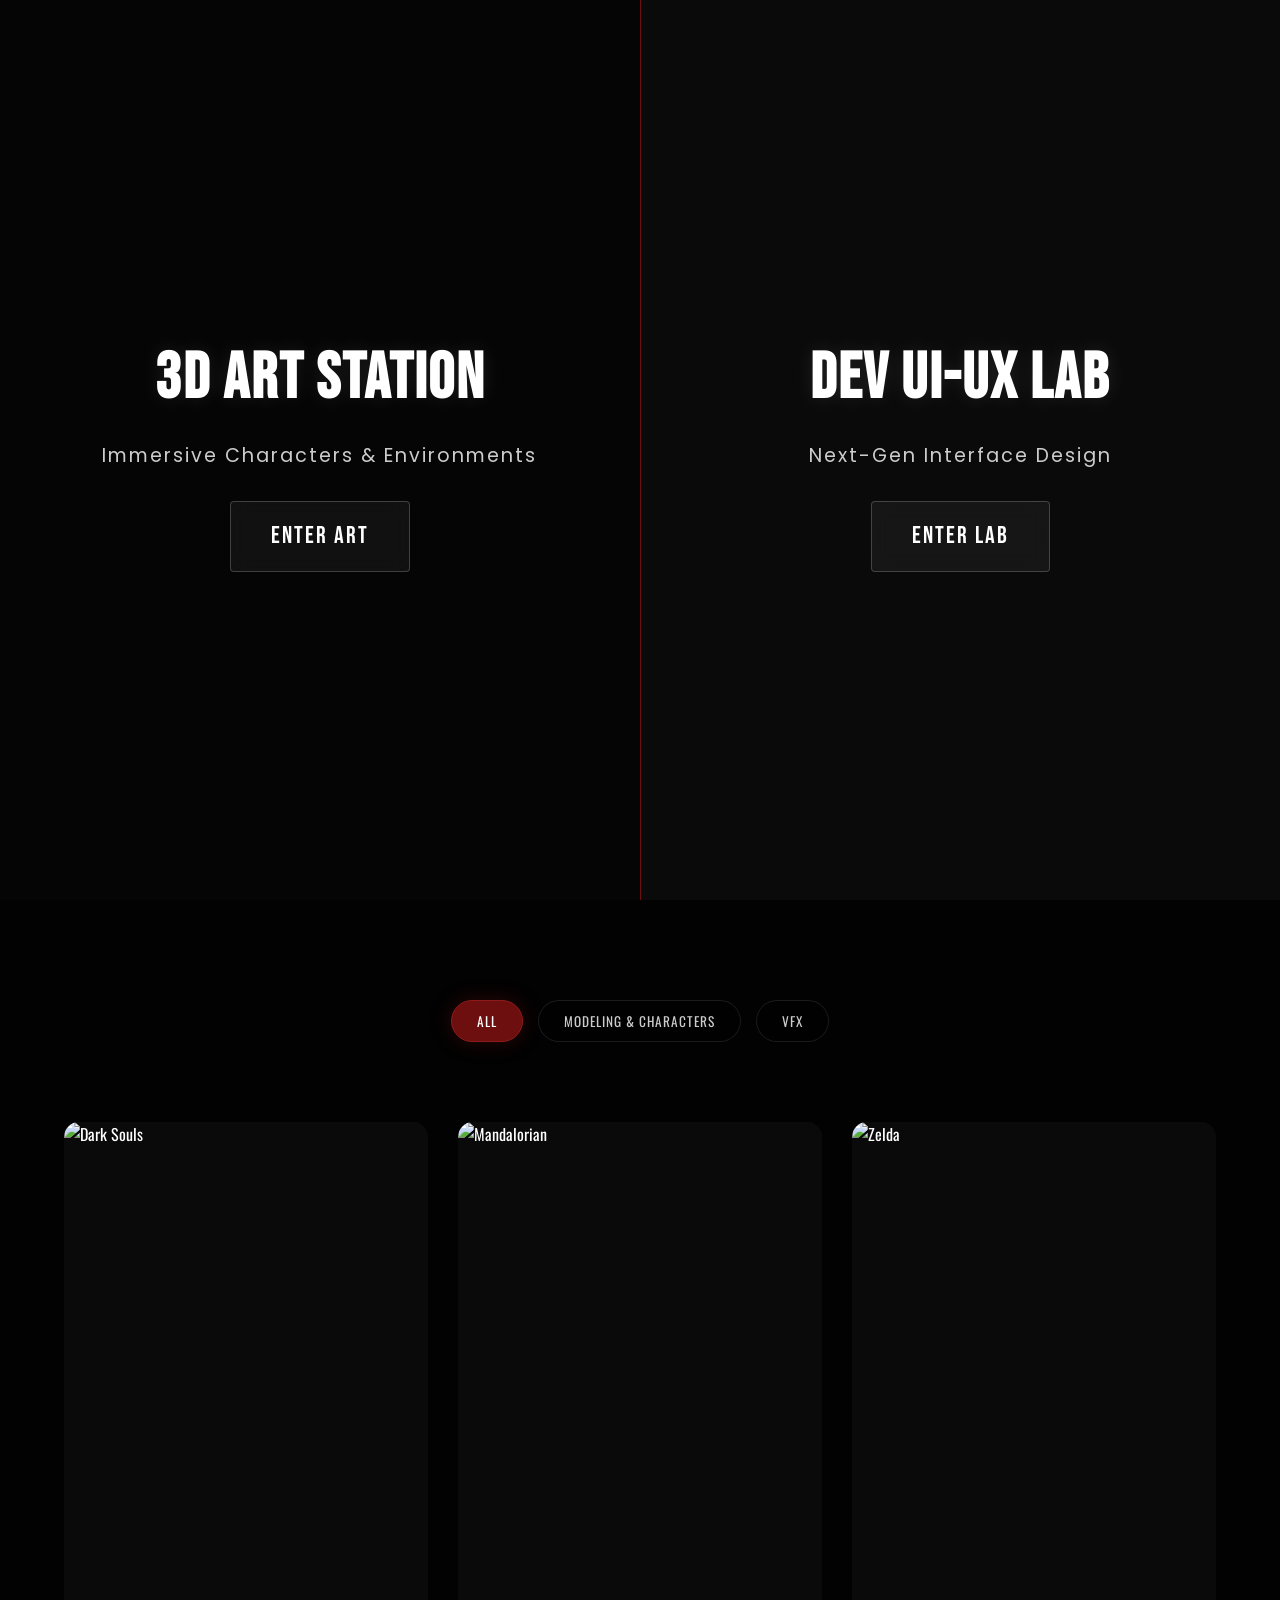
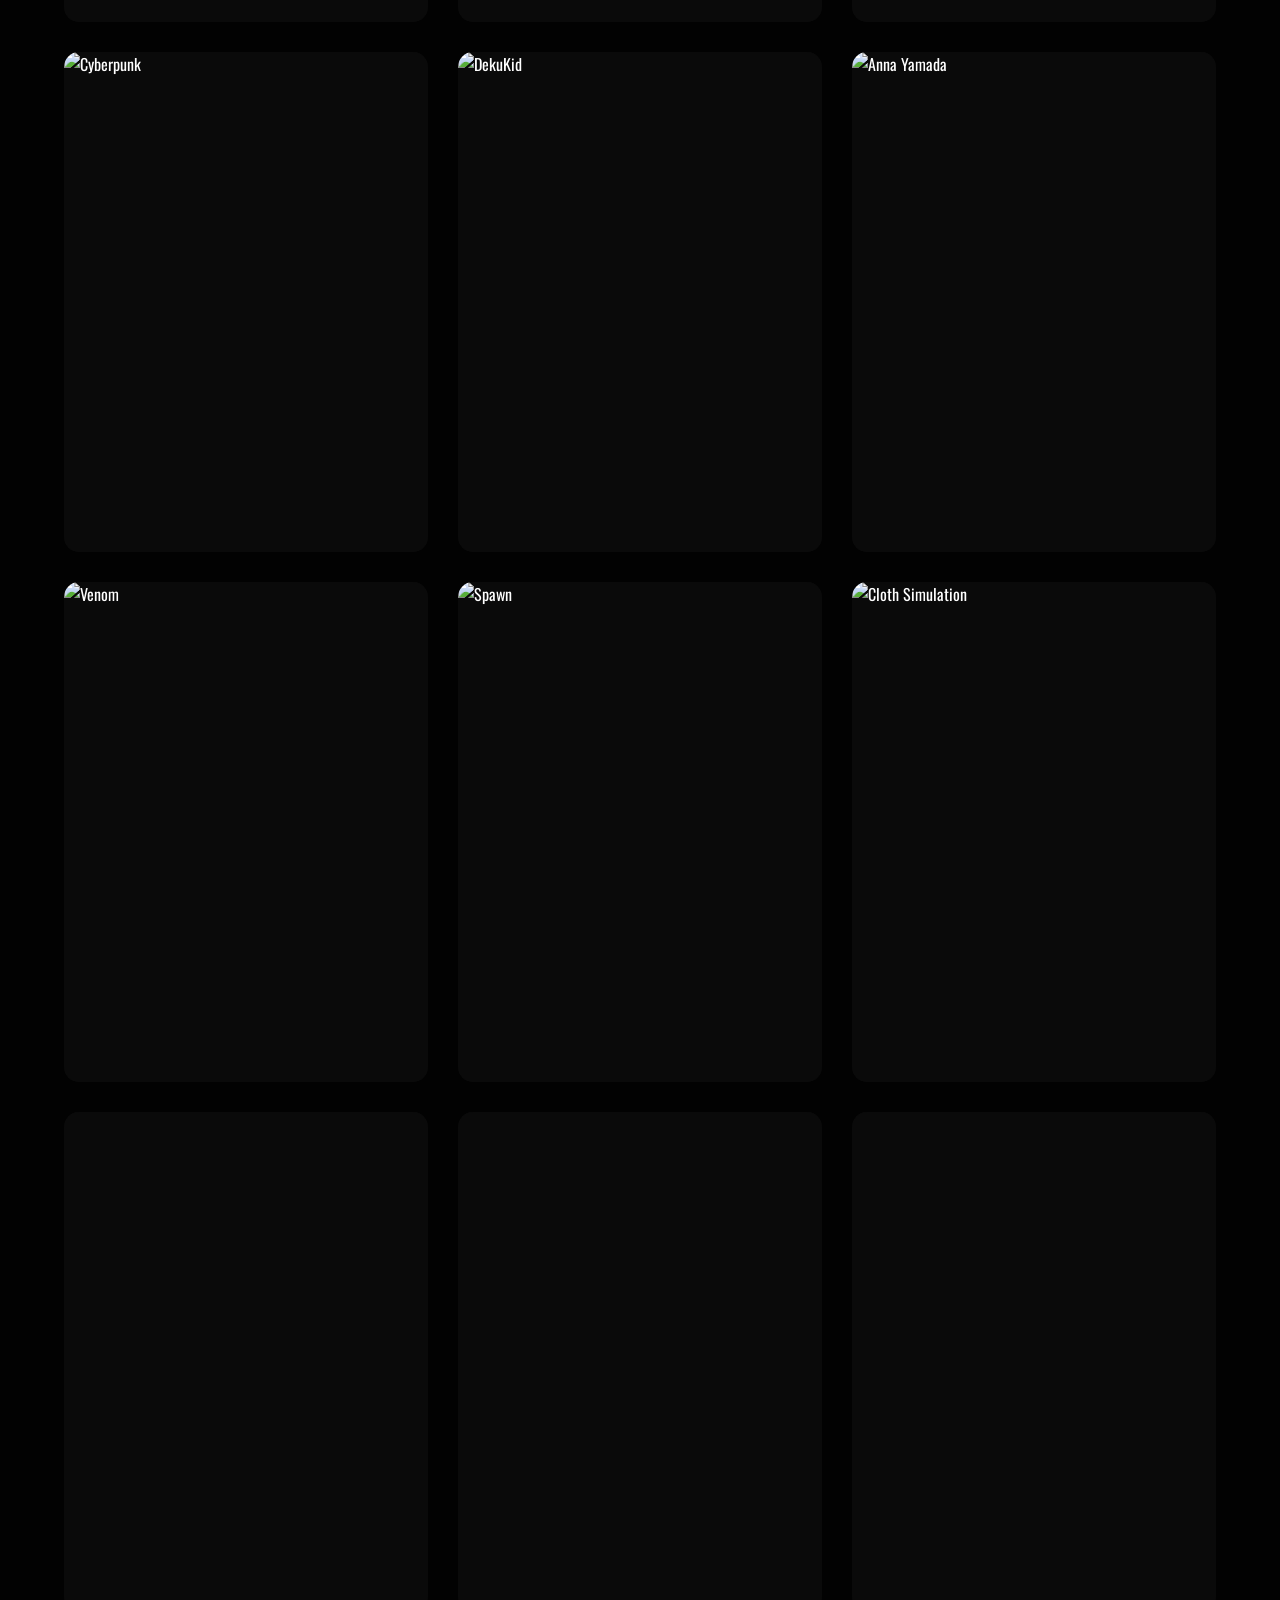
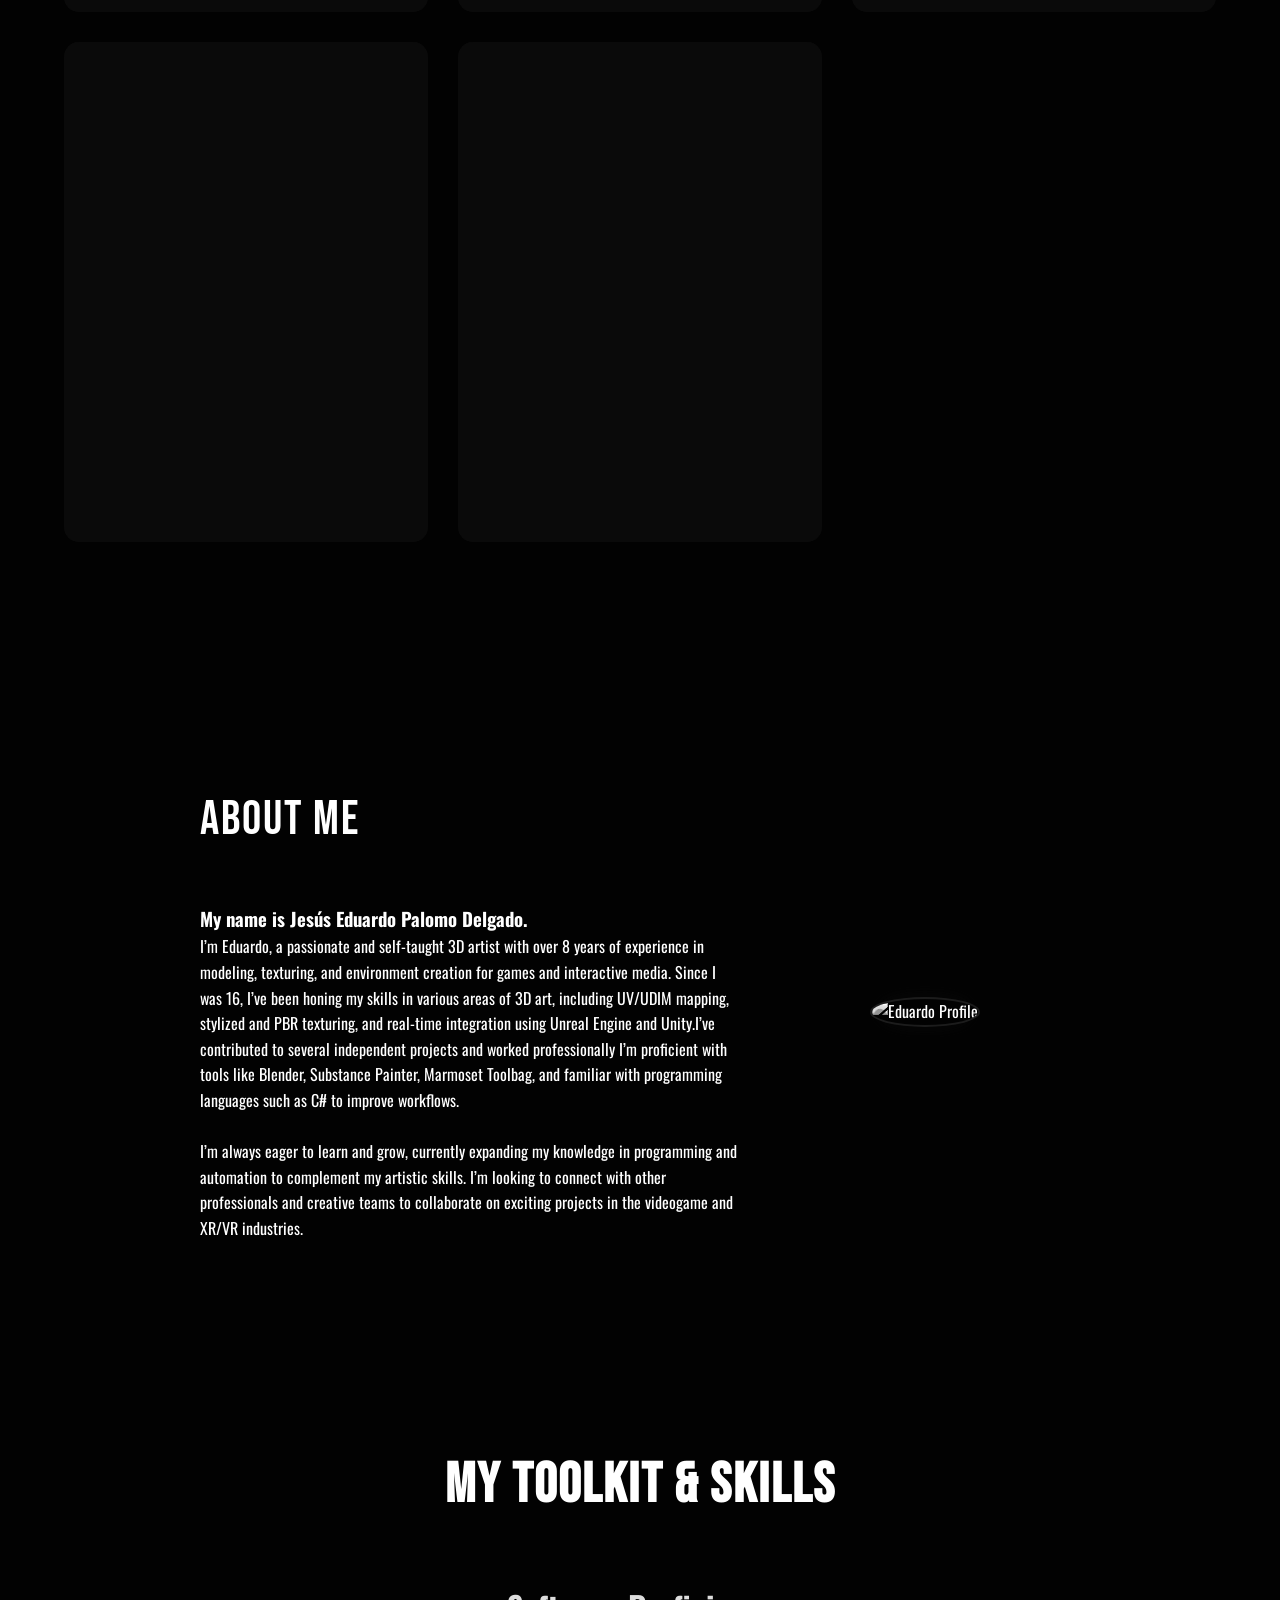
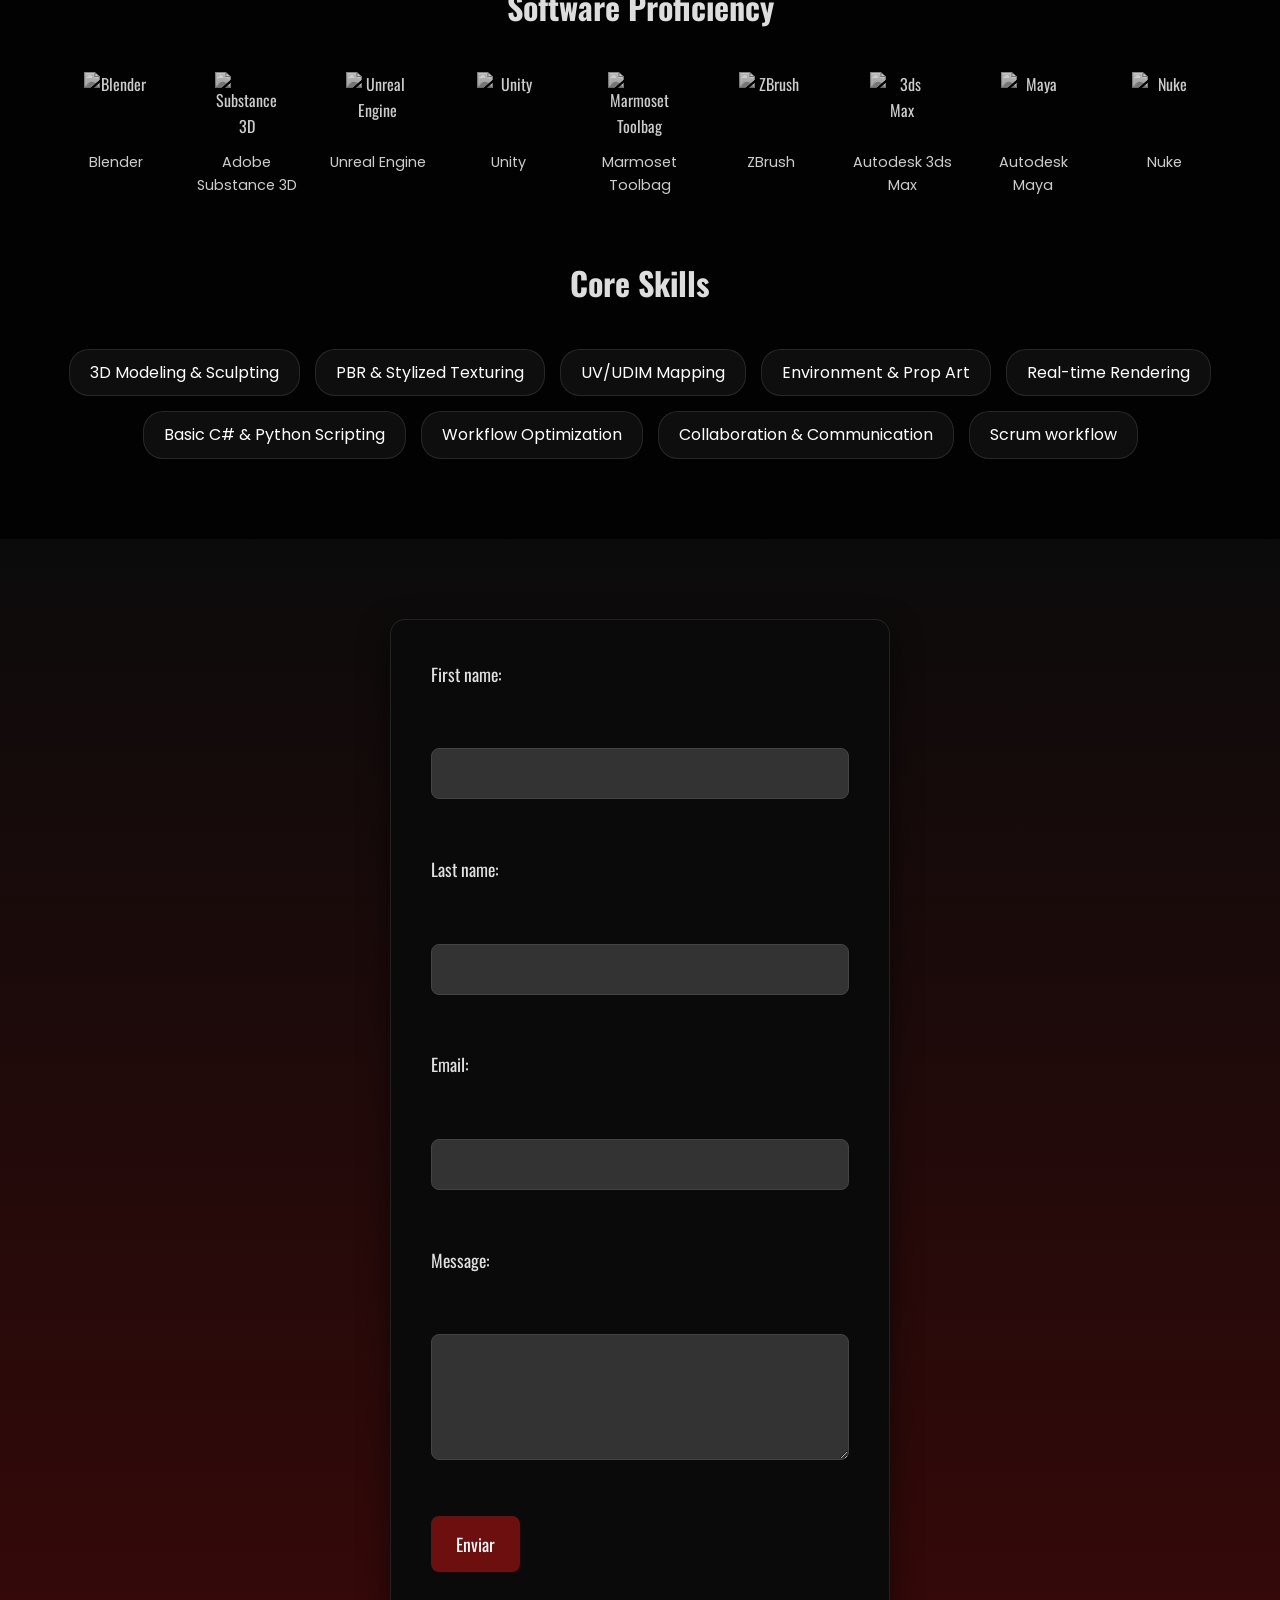
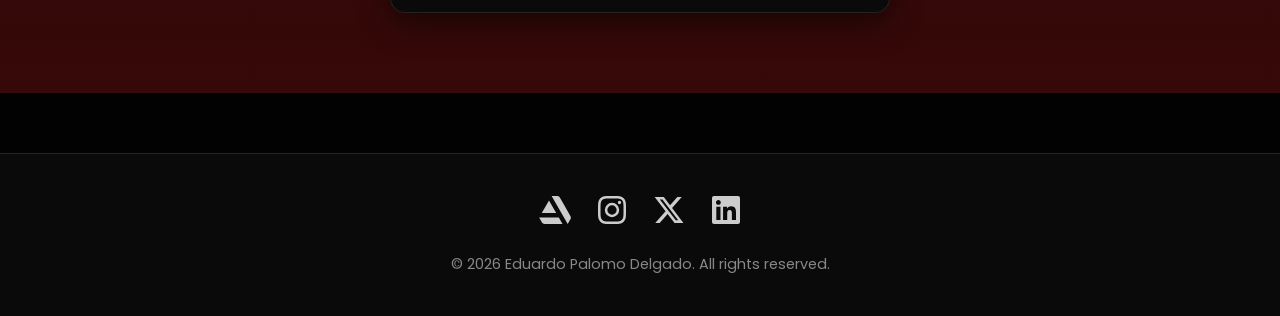
==== index.html @ abdda8ac "feat: add new vfx video projects to gallery" ====
<!DOCTYPE html>
<html lang="es">
<head>
    <meta charset="UTF-8">
    <meta name="viewport" content="width=device-width, initial-scale=1.0">
    <title>Eduardo | 3D Generalist Portfolio</title>
    <link rel="stylesheet" href="css/styles.css">
    <link rel="preconnect" href="https://fonts.googleapis.com">
    <link rel="preconnect" href="https://fonts.gstatic.com" crossorigin>
    <link href="https://fonts.googleapis.com/css2?family=Bebas+Neue&family=Oswald:wght@200..700&display=swap" rel="stylesheet">
</head>
<body>
    <div id="entry-portal" class="portal-overlay">
        <div class="portal-side art-side" data-mode="art">
            <div class="portal-content">
                <h2 class="portal-h2">3D ART STATION</h2>
                <p class="portal-p">Immersive Characters & Environments</p>
                <div class="portal-btn">ENTER ART</div>
            </div>
        </div>
        <div class="portal-side dev-side" data-mode="dev">
            <div class="portal-content">
                <h2 class="portal-h2">DEV UI-UX LAB</h2>
                <p class="portal-p">Next-Gen Interface Design</p>
                <div class="portal-btn">ENTER LAB</div>
            </div>
        </div>
    </div>
    
    <nav class="navbar">
        <ul>
            <li><a href="#home">Home</a></li>
            <li><a href="#about">About</a></li>
            <li><a href="#skills">Skills</a></li>
            <li><a href="#projects">Projects</a></li>
            <li><a href="#Contact">Contact</a></li>
            
            
        </ul>
    </nav>

    <section id="home" class="hero-section">
    <video autoplay muted loop playsinline id="hero-video" class="hero-video">
        <source src="Media/Videos/Sequence.mp4" type="video/mp4">
    </video>

    <div class="hero-content">
        <h1 class="hero-h1">HELLO <br> I'M EDUARDO</h1>
        <p class="hero-p">I'm a Technical Artist specialized in character development, environment creation, and interactive experiences...</p>
    </div>
</section>

    <section id="projects" class="projects-section">
        <!-- Galería de Proyectos Visuales -->

        <div class="filter-bar">
            <button class="filter-btn active" data-filter="all">All</button>
            <button class="filter-btn" data-filter="modeling">Modeling & Characters</button>
            <button class="filter-btn" data-filter="vfx">VFX</button>
        </div>
         
        <div class="projects-container">
            <div class="project-card" data-category="modeling">
                <div class="card-img-container">
                    <img src="Media/Images/DarkKnight.png" alt="Dark Souls">
                </div>
                <video class="hover-video" src="Media/Videos/DarkKnightTurntable_1.webm" muted loop playsinline preload="metadata"></video>
            </div>
            <div class="project-card" data-category="modeling">
                <div class="card-img-container">
                    <img src="Media/Images/Mandalorian.jpg" alt="Mandalorian">
                </div>
                <video class="hover-video" src="Media/Videos/MandalorianTurntable_1.webm" muted loop playsinline preload="metadata"></video>
            </div>
            <div class="project-card" data-category="modeling">
                <div class="card-img-container">
                    <img src="Media/Images/SkullKid.jpg" alt="Zelda">
                </div>
                <video class="hover-video" src="Media/Videos/MajoraMaskTurntable_1.webm" muted loop playsinline preload="metadata"></video>
            </div>
            <div class="project-card" data-category="modeling">
                <div class="card-img-container">
                    <img src="Media/Images/GirlNetRunner.jpg" alt="Cyberpunk">
                </div>
                <video class="hover-video" src="Media/Videos/CoryTurntable_1.webm" muted loop playsinline preload="metadata"></video>
            </div>
            <div class="project-card" data-category="modeling">
                <div class="card-img-container">
                    <img src="Media/Images/DekuKid.jpg" alt="DekuKid">
                </div>
                <video class="hover-video" src="Media/Videos/DekuKidTurntable_1.webm" muted loop playsinline></video>
            </div>
            <div class="project-card" data-category="modeling">
                <div class="card-img-container">
                    <img src="Media/Images/AnnaYamada.png" alt="Anna Yamada">
                </div>
                <video class="hover-video" src="Media/Videos/AnnaYamada_1.webm" muted loop playsinline preload="metadata"></video>
            </div>
            <div class="project-card" data-category="modeling">
                <div class="card-img-container">
                    <img src="Media/Images/Venom.png" alt="Venom">
                </div>
                <video class="hover-video" src="Media/Videos/Venom.webm" muted loop playsinline preload="metadata"></video>
            </div>
            <div class="project-card" data-category="modeling">
                <div class="card-img-container">
                    <img src="Media/Images/Spawn.png" alt="Spawn">
                </div>
                <video class="hover-video" src="Media/Videos/Spawn.mov" muted loop playsinline preload="metadata"></video>
            </div>
            <div class="project-card" data-category="modeling">
                <div class="card-img-container">
                    <img src="Media/Images/ClothSimulation.webp" alt="Cloth Simulation">
                </div>
                <video class="hover-video" src="Media/Videos/ClothSimulation.mov" muted loop playsinline preload="metadata"></video>
            </div>
            
            <!-- New VFX Projects -->
            <div class="project-card" data-category="vfx">
                <div class="card-img-container">
                    <video src="Media/Videos/Vfx1.mp4" muted loop playsinline autoplay style="width: 100%; height: 100%; object-fit: cover;"></video>
                </div>
                <video class="hover-video" src="Media/Videos/Vfx1.mp4" muted loop playsinline preload="metadata"></video>
            </div>
            <div class="project-card" data-category="vfx">
                <div class="card-img-container">
                    <video src="Media/Videos/Vfx2.mp4" muted loop playsinline autoplay style="width: 100%; height: 100%; object-fit: cover;"></video>
                </div>
                <video class="hover-video" src="Media/Videos/Vfx2.mp4" muted loop playsinline preload="metadata"></video>
            </div>
            <div class="project-card" data-category="vfx">
                <div class="card-img-container">
                    <video src="Media/Videos/vfx3.mp4" muted loop playsinline autoplay style="width: 100%; height: 100%; object-fit: cover;"></video>
                </div>
                <video class="hover-video" src="Media/Videos/vfx3.mp4" muted loop playsinline preload="metadata"></video>
            </div>
            <div class="project-card" data-category="vfx">
                <div class="card-img-container">
                    <video src="Media/Videos/vfx4.mp4" muted loop playsinline autoplay style="width: 100%; height: 100%; object-fit: cover;"></video>
                </div>
                <video class="hover-video" src="Media/Videos/vfx4.mp4" muted loop playsinline preload="metadata"></video>
            </div>
            <div class="project-card" data-category="vfx">
                <div class="card-img-container">
                    <video src="Media/Videos/vfx5.mp4" muted loop playsinline autoplay style="width: 100%; height: 100%; object-fit: cover;"></video>
                </div>
                <video class="hover-video" src="Media/Videos/vfx5.mp4" muted loop playsinline preload="metadata"></video>
            </div>
        </div>
    </section>

    <section id="dev-lab" class="dev-section">
        <h2 class="section-title">Dev Lab / UI-UX</h2>
        <div class="bento-grid">
            <div class="bento-item large">
                <video class="bento-video" src="Media/Videos/PortfolioDev_1.mp4" muted loop playsinline autoplay></video>
                <div class="featured-badge">Featured Project</div>
                <h3>Portafolio Dev</h3>
                <p>Personal Portfolio Website</p>
                <div class="bento-tags">
                    <span>React + Vite</span>
                    <span>UI/UX Design</span>
                    <span>GSAP</span>
                </div>
            </div>
            <div class="bento-item wide">
                <h3>Nexus Hub</h3>
                <p>Interactive Dashboard Concept</p>
                <div class="placeholder">React / GSAP</div>
            </div>
            <div class="bento-item">
                <h3>Tooling</h3>
                <p>Unity Workflow Automation</p>
                <div class="placeholder">C# Scripts</div>
            </div>
            <div class="bento-item">
                <h3>Mobile App</h3>
                <p>Eco-Tracker Prototype</p>
                <div class="placeholder">Figma Design</div>
            </div>
            <div class="bento-item wide">
                <h3>Technical Art</h3>
                <p>Shader Lab Experiments</p>
                <div class="placeholder">HLSL / ShaderGraph</div>
            </div>
        </div>
    </section>

    <section id="about" class="about-section">
        <div class="about-container">
            <div class="about-text">
                <h2 class="about-h2">About me</h2> 
                <br>
                <h3>My name is Jesús Eduardo Palomo Delgado.</h3>
                <p>I’m Eduardo, a passionate and self-taught 3D artist with over 8 years of experience in modeling, texturing, and environment creation for games and interactive media. Since I was 16, I’ve been honing my skills in various areas of 3D art, including UV/UDIM mapping, stylized and PBR texturing, and real-time integration using Unreal Engine and Unity.I’ve contributed to several independent projects and worked professionally I’m proficient with tools like Blender, Substance Painter, Marmoset Toolbag, and familiar with programming languages such as C# to improve workflows.</p>
                 <br>
                <p> I’m always eager to learn and grow, currently expanding my knowledge in programming and automation to complement my artistic skills. I’m looking to connect with other professionals and creative teams to collaborate on exciting projects in the videogame and XR/VR industries.</p>
            </div>
            <div class="about-image">
                <img src="Media/Images/FotografiaPerfil.jpg" alt="Eduardo Profile" class="profile-circle">
            </div>
        </div>
    </section>

    <section class="SkillsSection">
        <div class="skills-software-container">
            <h2 class="section-title">My Toolkit & Skills</h2>
            <div class="software-showcase">
                <h3 class="subsection-title">Software Proficiency</h3>
                <div class="software-grid">
                    <!-- NOTA: Reemplaza la ruta si es necesario. Ej: Media/Icons/blender.svg -->
                    <div class="software-item" title="Blender"><img src="Media/icons/Blender_logo_no_text.svg.png" alt="Blender"><span>Blender</span></div>
                    <div class="software-item" title="Substance 3D"><img src="Media/icons/adobe-substance-3d-painter-icon.webp" alt="Substance 3D"><span>Adobe Substance 3D</span></div>
                    <div class="software-item" title="Unreal Engine"><img src="Media/icons/unreal-engine-white-icon.webp" alt="Unreal Engine"><span>Unreal Engine</span></div>
                    <div class="software-item" title="Unity"><img src="Media/icons/why-unitys-new-install-fees-are-spurring-massive-backlash-am_x5cc.768.webp" alt="Unity"><span>Unity</span></div>
                    <div class="software-item" title="Marmoset Toolbag"><img src="Media/icons/tb4_light-744x652.webp" alt="Marmoset Toolbag"><span>Marmoset Toolbag</span></div>
                    <div class="software-item" title="ZBrush"><img src="Media/icons/ZBrush-Logo.jpg" alt="ZBrush"><span>ZBrush</span></div>
                    <div class="software-item" title="3ds Max"><img src="Media/icons/autodesk-3ds-max-logo.avif" alt="3ds Max"><span>Autodesk 3ds Max</span></div>
                    <div class="software-item" title="Maya"><img src="Media/icons/autodesk-maya-logo.avif" alt="Maya"><span>Autodesk Maya</span></div>
                    <div class="software-item" title="Nuke"><img src="Media/icons/icons8-nuke-144.png" alt="Nuke"><span>Nuke</span></div>



                </div>
            </div>
            <div id="skills" class="skills-showcase">
                <h3 class="subsection-title">Core Skills</h3>
                <ul class="skills-list">
                    <li>3D Modeling & Sculpting</li>
                    <li>PBR & Stylized Texturing</li>
                    <li>UV/UDIM Mapping</li>
                    <li>Environment & Prop Art</li>
                    <li>Real-time Rendering</li>
                    <li>Basic C# & Python Scripting</li>
                    <li>Workflow Optimization</li>
                    <li>Collaboration & Communication</li>
                    <li>Scrum workflow</li>
                </ul>
            </div>
        </div>
    </section>

    <Section id="Contact" class="ContactSection">
        <form class="ContactForm">
        <label class="ContactLabel" for="fname">First name:</label><br>
        <input class="ContactInput" type="text" id="fname" name="fname"><br>
        <label class="ContactLabel" for="lname">Last name:</label><br>
        <input class="ContactInput" type="text" id="lname" name="lname"><br>
        <label class="ContactLabel" for="Email">Email:</label><br>
        <input class="ContactInput" type="text" id="Email" name="Email"><br>
        <label class="ContactLabel" for="Message">Message:</label><br>
        <textarea class="ContactTextArea" id="Message" name="Message" rows="4" cols="50"></textarea><br>
        <button type="submit" class="ContactSubmitBtn">Enviar</button>
        </form>
    </Section>

    <a href="javascript:void(0)" id="go-to-dev-btn" class="floating-toggle-btn" title="Toggle Dev/Art Mode">
        <span class="icon-dev">
            <svg xmlns="http://www.w3.org/2000/svg" viewBox="0 0 576 512"><path d="M360.8 1.2c-17-4.9-34.7 5-39.6 22l-128 448c-4.9 17 5 34.7 22 39.6s34.7-5 39.6-22l128-448c4.9-17-5-34.7-22-39.6zm64.6 136.1c-12.5 12.5-12.5 32.8 0 45.3l73.4 73.4-73.4 73.4c-12.5 12.5-12.5 32.8 0 45.3s32.8 12.5 45.3 0l96-96c12.5-12.5 12.5-32.8 0-45.3l-96-96c-12.5-12.5-32.8-12.5-45.3 0zm-274.7 0c-12.5-12.5-32.8-12.5-45.3 0l-96 96c-12.5 12.5-12.5 32.8 0 45.3l96 96c12.5 12.5 32.8 12.5 45.3 0s12.5-32.8 0-45.3L77.3 256 150.6 182.6c12.5-12.5 12.5-32.8 0-45.3z"/></svg>
        </span>
        <span class="icon-brush">
            <svg xmlns="http://www.w3.org/2000/svg" viewBox="0 0 512 512"><path d="M512 256c0 .9 0 1.8 0 2.7c-.4 36.5-24.5 68.3-58.4 81.2C415 354.4 392 394 392 440c0 39.8-32.2 72-72 72c-5.8 0-11.5-.7-17-2c-2.3-.5-4.6-1.1-6.9-1.8c-10.7-3.1-22.3-1.6-32 3.9l-6.2 3.5c-20 11.4-44.1 16.4-67.4 11.6c-48.5-10-85.4-49.8-93.5-98.1c-1.2-7-1.9-14.1-1.9-21.2c0-12 1.4-23.7 4.1-35c.8-3.4 1.3-7 1.3-10.5c0-14.7-10-27.7-24.3-31.4C30 361.6 0 312.4 0 256C0 114.6 114.6 0 256 0S512 114.6 512 256zM136 216a40 40 0 1 0 0-80 40 40 0 1 0 0 80zm48 120a40 40 0 1 0 -80 0 40 40 0 1 0 80 0zM312 176a40 40 0 1 0 0-80 40 40 0 1 0 0 80zM376 296a40 40 0 1 0 -80 0 40 40 0 1 0 80 0z"/></svg>
        </span>
    </a>

    <script src="js/Script.js"></script>

    <footer class="footer">
        <div class="social-links">
            <a href="https://www.artstation.com/eduardo_palomo" target="_blank" rel="noopener noreferrer" title="ArtStation">
            <svg xmlns="http://www.w3.org/2000/svg" viewBox="0 0 512 512"><!--!Font Awesome Free v7.2.0 by @fontawesome - https://fontawesome.com License - https://fontawesome.com/license/free Copyright 2026 Fonticons, Inc.--><path d="M2.1 377.4l43 74.3c4.3 8.5 10.8 15.7 18.9 20.7s17.4 7.6 27 7.6l285.4 0-59.2-102.6-315.1 0zM501.9 350L335.7 59.3c-4.4-8.2-10.9-15.1-18.9-20S299.7 32 290.4 32l-88.4 0 257.3 447.6 40.7-70.5c1.9-3.2 21-29.7 2-59.1zM275.2 304.5l-115.5-200-115.5 200 231 0z"/></svg>            </a>
            <a href="https://www.instagram.com/t0rtill4p/" target="_blank" rel="noopener noreferrer" title="Instagram">
            <svg xmlns="http://www.w3.org/2000/svg" viewBox="0 0 448 512"><!--!Font Awesome Free v7.2.0 by @fontawesome - https://fontawesome.com License - https://fontawesome.com/license/free Copyright 2026 Fonticons, Inc.--><path d="M224.3 141a115 115 0 1 0 -.6 230 115 115 0 1 0 .6-230zm-.6 40.4a74.6 74.6 0 1 1 .6 149.2 74.6 74.6 0 1 1 -.6-149.2zm93.4-45.1a26.8 26.8 0 1 1 53.6 0 26.8 26.8 0 1 1 -53.6 0zm129.7 27.2c-1.7-35.9-9.9-67.7-36.2-93.9-26.2-26.2-58-34.4-93.9-36.2-37-2.1-147.9-2.1-184.9 0-35.8 1.7-67.6 9.9-93.9 36.1s-34.4 58-36.2 93.9c-2.1 37-2.1 147.9 0 184.9 1.7 35.9 9.9 67.7 36.2 93.9s58 34.4 93.9 36.2c37 2.1 147.9 2.1 184.9 0 35.9-1.7 67.7-9.9 93.9-36.2 26.2-26.2 34.4-58 36.2-93.9 2.1-37 2.1-147.8 0-184.8zM399 388c-7.8 19.6-22.9 34.7-42.6 42.6-29.5 11.7-99.5 9-132.1 9s-102.7 2.6-132.1-9c-19.6-7.8-34.7-22.9-42.6-42.6-11.7-29.5-9-99.5-9-132.1s-2.6-102.7 9-132.1c7.8-19.6 22.9-34.7 42.6-42.6 29.5-11.7 99.5-9 132.1-9s102.7-2.6 132.1 9c19.6 7.8 34.7 22.9 42.6 42.6 11.7 29.5 9 99.5 9 132.1s2.7 102.7-9 132.1z"/></svg>            </a>
            <a href="https://x.com/Tortilla_PL" target="_blank" rel="noopener noreferrer" title="X (Twitter)">
                <svg xmlns="http://www.w3.org/2000/svg" viewBox="0 0 512 512"><!--!Font Awesome Free 6.5.2 by @fontawesome - https://fontawesome.com License - https://fontawesome.com/license/free Copyright 2024 Fonticons, Inc.--><path d="M389.2 48h70.6L305.6 224.2 487 464H345L233.7 318.6 106.5 464H35.8L200.7 275.5 26.8 48H172.4L272.9 180.9 389.2 48zM364.4 421.8h39.1L151.1 88h-42L364.4 421.8z"/></svg>
            </a>
            <a href="https://www.linkedin.com/in/eduardo-palomo-59aa6a200" target="_blank" rel="noopener noreferrer" title="LinkedIn">
                <svg xmlns="http://www.w3.org/2000/svg" viewBox="0 0 448 512"><!--!Font Awesome Free 6.5.2 by @fontawesome - https://fontawesome.com License - https://fontawesome.com/license/free Copyright 2024 Fonticons, Inc.--><path d="M416 32H31.9C14.3 32 0 46.5 0 64.3v383.4C0 465.5 14.3 480 31.9 480H416c17.6 0 32-14.5 32-32.3V64.3c0-17.8-14.4-32.3-32-32.3zM135.4 416H69V202.2h66.5V416zm-33.2-243c-21.3 0-38.5-17.3-38.5-38.5S80.9 96 102.2 96c21.2 0 38.5 17.3 38.5 38.5 0 21.3-17.2 38.5-38.5 38.5zm282.1 243h-66.4V312c0-24.8-.5-56.7-34.5-56.7-34.6 0-39.9 27-39.9 54.9V416h-66.4V202.2h63.7v29.2h.9c8.9-16.8 30.6-34.5 62.9-34.5 67.2 0 79.7 44.3 79.7 101.9V416z"/></svg>
            </a>
        </div>
        <p>&copy; 2026 Eduardo Palomo Delgado. All rights reserved.</p>
    </footer>
    <header></header>
</body>
</html>
---- css/styles.css ----
@import url('https://fonts.googleapis.com/css2?family=Poppins:wght@300;400;600&display=swap');
@import url('https://fonts.googleapis.com/css2?family=Bebas+Neue&family=Oswald:wght@200..700&display=swap');

/*paleta de colores */
:root {
    --bg-color: #020202;
    --accent-red: #6d0f0f;
    --accent-red-bright: #8e1b1b;
    --accent-dev: #0f4a6d;
    --accent-dev-bright: #1b5e8e;
    --text-primary: #ffffff;
    --text-secondary: #cccccc;
    --glass-bg: rgba(2, 2, 2, 0.7);
    --glass-border: rgba(255, 255, 255, 0.1);
    --rim-light: radial-gradient(circle, rgba(109, 15, 15, 0.4) 0%, rgba(2, 2, 2, 0) 70%);
    --design-gradient-color: rgba(109, 15, 15, 0.5);
    --bg-ColorFloatingBtn: #6d0f0f;
    --bg-ColorNabvarhover: #8e1b1b;
    --bg-FormContact: #0a0a0a;
}

/* Dev Mode Theme Override */
body.dev-mode {
    --accent-red: var(--accent-dev);
    --accent-red-bright: var(--accent-dev-bright);
    --bg-ColorFloatingBtn: var(--accent-dev);
    --bg-ColorNabvarhover: var(--accent-dev-bright);
    --design-gradient-color: rgba(15, 74, 109, 0.5);
    --rim-light: radial-gradient(circle, rgba(15, 74, 109, 0.4) 0%, rgba(2, 2, 2, 0) 70%);
}

/*Animacion de deslizamiento */
html {
    scroll-behavior: smooth;
}

* {
    box-sizing: border-box;
    margin: 0;
    padding: 0;
}

body {
    background-color: var(--bg-color);
    color: var(--text-primary);
    font-family: 'Oswald', sans-serif;
    overflow-x: hidden;
    line-height: 1.6;
}

h1, h2, .hero-h1 {
    font-family: 'Bebas Neue', sans-serif;
    letter-spacing: 2px;
}

/* BarradeNavegacion */
.navbar {
    position: fixed;
    top: 20px;
    left: 50%;
    transform: translateX(-50%);
    background: var(--glass-bg);
    backdrop-filter: blur(20px);
    border: 1px solid var(--glass-border);
    border-radius: 50px;
    padding: 10px 40px;
    display: flex;
    align-items: center;    
    width: auto;
    max-width: 90%;
    transition: all 0.4s cubic-bezier(0.4, 0, 0.2, 1);
    z-index: 2000;  
}

.navbar.scrolled {
    padding: 8px 30px;
    top: 10px;
    background: rgba(2, 2, 2, 0.9);
}

.navbar ul {
    display: flex;
    list-style: none;
    gap: 40px;
    -webkit-user-drag: none;
    transition: gap 0.4s ease;
}

.navbar.scrolled ul {
    gap: 30px;
}

.navbar a {
    color: var(--text-secondary);
    text-decoration: none;
    font-size: 1rem;
    font-weight: 300;
    text-transform: uppercase;
    letter-spacing: 1px;
    transition: 0.3s;
    -webkit-user-drag: none;
    font-family: 'Oswald', sans-serif;
}

.navbar a:hover { color: var(--text-primary); }

/* Sección Hero */
.hero-section {
    position: relative;
    overflow: hidden;
    height: 100vh;
    background: linear-gradient(#00000080, var(--design-gradient-color)), url('../Media/Images/RenderPT.png');
    background-size: cover;
    background-position: center;
    display: flex;
    align-items: center;
    padding: 0 10%;
    -webkit-user-drag: none;
    
}
.hero-video {
    position: absolute;
    top: 50%;
    left: 50%;
    min-width: 100%; 
    min-height: 100%;
    width: auto;
    height: auto;
    transform: translate(-50%, -50%); /*Centrado */
    object-fit: cover;
    z-index: 0; /* Capa Trasera */
    opacity: 0; /*tInicia estando invisible */
    transition: opacity 2s ease; /* Transición suave */
}

.video-visible {
    opacity: 1; 
}

.hero-content {
    position: relative; /* Para que z-index funcione */
    z-index: 1;      /* para que este sobre el video */
}


.hero-h1 {
   font-family: "Bebas Neue", sans-serif;
    font-weight: 400;
    font-style: normal;
}




.hero-content h1 {
    font-size: 6rem;
    font-weight: bold;
    line-height: 1;
    -webkit-user-drag: none;
}

.hero-p {
    font-family: oswald, sans-serif;
    font-size: 1.5rem;
}

.hero-content span { color: white; }

/*Seccion Proyectos */
.projects-section {
    padding: 100px 5%;
    background: var(--bg-color);
    overflow-x: hidden;

/*Para evitar la selección de texto y arrastrar imágenes */
    user-select: none;
    -webkit-user-drag: none;
}

/* Filter Bar Styles */
.filter-bar {
    display: flex;
    justify-content: center;
    gap: 15px;
    margin-bottom: 40px;
    flex-wrap: wrap;
}

.filter-btn {
    padding: 10px 25px;
    background: var(--glass-bg);
    backdrop-filter: blur(10px);
    border: 1px solid var(--glass-border);
    color: var(--text-secondary);
    border-radius: 50px;
    cursor: pointer;
    font-family: 'Oswald', sans-serif;
    text-transform: uppercase;
    letter-spacing: 1px;
    transition: all 0.3s ease;
}

.filter-btn:hover {
    background: rgba(255, 255, 255, 0.1);
    color: var(--text-primary);
    transform: translateY(-2px);
}

.filter-btn.active {
    background: var(--accent-red);
    color: white;
    border-color: var(--accent-red-bright);
    box-shadow: 0 0 20px rgba(109, 15, 15, 0.4);
}

.projects-container {
    display: grid;
    grid-template-columns: repeat(auto-fill, minmax(350px, 1fr));
    gap: 30px;
    overflow-x: visible;
    padding: 40px 0;
    white-space: normal;
    -webkit-user-drag: none;
}

.projects-container::-webkit-scrollbar {
    display: none; /* Ocultamos la barra de scroll en Chrome/Safari */
}

.project-card {
    position: relative;
    width: 100%;
    height: 500px;
    background: #0a0a0a;
    border-radius: 15px;
    overflow: visible;
    transition: transform 0.5s ease, box-shadow 0.5s ease, opacity 0.5s ease;
    z-index: 1;
}

.project-card.hidden {
    display: none;
    opacity: 0;
    transform: scale(0.8);
}

.project-card:hover {
    z-index: 50;
    transform: scale(1.03);
    box-shadow: 0 15px 40px rgba(0, 0, 0, 0.6), 0 0 30px rgba(109, 15, 15, 0.3);
}

.card-img-container {
    width: 100%;
    height: 100%;
    border-radius: 15px;
    overflow: hidden;
    position: relative;
    background: #0a0a0a;
}

.project-card::before {
    content: '';
    position: absolute;
    top: 0;
    left: 0;
    width: 100%;
    height: 100%;
    background: var(--rim-light);
    opacity: 0;
    transition: opacity 0.5s ease;
    z-index: 5;
    pointer-events: none;
}

.project-card:hover::before {
    opacity: 1;
}

.project-card .hover-video {
    position: absolute;
    top: 50%;
    left: 50%;
    transform: translate(-50%, -50%);
    height: 120%; /* ajustado para que el personaje resalte */
    width: auto;
    pointer-events: none;
    opacity: 0;
    transition: opacity 0.5s ease;
    z-index: 10;
}

.project-card:hover .hover-video {
    opacity: 1;
}

.project-card img {
    width: 100%;
    height: 100%;
    object-fit: cover;
    display: block;
    -webkit-user-drag: none;
    transition: opacity 0.5s ease, transform 0.8s ease;
}

.project-card:hover img {
    opacity: 0.3;
    transform: scale(1.1);
}

/* Dev Lab / Bento Grid Styles */
.dev-section {
    display: none; /* Hidden by default */
    padding: 100px 5%;
    background: var(--bg-color);
}

.bento-grid {
    display: grid;
    grid-template-columns: repeat(4, 1fr);
    grid-auto-rows: 250px;
    gap: 20px;
    max-width: 1200px;
    margin: 0 auto;
}

.bento-item {
    background: var(--glass-bg);
    backdrop-filter: blur(10px);
    border: 1px solid var(--glass-border);
    border-radius: 20px;
    padding: 30px;
    display: flex;
    flex-direction: column;
    justify-content: flex-end;
    transition: transform 0.3s ease, box-shadow 0.3s ease, border-color 0.3s ease;
    position: relative;
    overflow: hidden;
}

.bento-item:hover {
    transform: translateY(-5px);
    border-color: var(--accent-red);
    box-shadow: 0 10px 30px rgba(0, 0, 0, 0.5), 0 0 20px var(--accent-red);
}

.bento-item.large {
    grid-column: span 2;
    grid-row: span 2;
}

.bento-item.wide {
    grid-column: span 2;
}

.bento-item h3 {
    font-family: 'Bebas Neue', sans-serif;
    font-size: 2.2rem;
    margin-bottom: 5px;
    z-index: 2;
    color: var(--text-primary);
}

.bento-item p {
    font-size: 1rem;
    color: var(--text-secondary);
    z-index: 2;
}

.bento-video {
    position: absolute;
    top: 0;
    left: 0;
    width: 100%;
    height: 100%;
    object-fit: cover;
    z-index: 1;
    opacity: 0.5;
    transition: opacity 0.5s ease, transform 0.5s ease;
}

.bento-item:hover .bento-video {
    opacity: 1;
    transform: scale(1.05);
}

.bento-tags {
    display: flex;
    gap: 8px;
    margin-top: 10px;
    z-index: 2;
}

.bento-tags span {
    font-size: 0.7rem;
    background: rgba(15, 74, 109, 0.4);
    border: 1px solid var(--accent-dev);
    padding: 2px 8px;
    border-radius: 4px;
    color: var(--text-primary);
    text-transform: uppercase;
    letter-spacing: 1px;
}

.featured-badge {
    position: absolute;
    top: 20px;
    right: 20px;
    background: var(--accent-dev);
    color: white;
    font-size: 0.7rem;
    padding: 4px 12px;
    border-radius: 20px;
    text-transform: uppercase;
    letter-spacing: 1px;
    font-weight: bold;
    z-index: 3;
    box-shadow: 0 0 15px rgba(15, 74, 109, 0.5);
}

.bento-item .placeholder {
    position: absolute;
    top: 20px;
    right: 20px;
    font-size: 0.75rem;
    text-transform: uppercase;
    letter-spacing: 1.5px;
    opacity: 0.4;
    font-weight: 600;
}

/* Responsive Bento */
@media (max-width: 1024px) {
    .bento-grid {
        grid-template-columns: repeat(2, 1fr);
        grid-auto-rows: 220px;
    }
}

@media (max-width: 600px) {
    .bento-grid {
        grid-template-columns: 1fr;
        grid-auto-rows: 200px;
    }
    .bento-item.large, .bento-item.wide {
        grid-column: span 1;
        grid-row: span 1;
    }
}

/*seccion About */
.about-section {
    padding: 100px 10%;
    display: flex;
    justify-content: center;
    
}

.about-container {
    display: flex;
    align-items: center;
    gap: 50px;
    max-width: 1000px;
    padding-left: 60px;
}


.about-h2 {
    font-family: "Bebas Neue", sans-serif;
    font-weight: 400;
    font-style: normal;
    font-size: 3rem;
    margin-bottom: 20px;
}
.about-text { 
    
    flex: 2; 

    margin-right: 20px;
}

.about-image { 
    
    
    flex: 1; 
    margin-left: 60px;
    margin-right: 0px;
}

.profile-circle {
    width: 400px;
    height: 400px;
    border-radius: 50%;
    object-fit: cover;
    border: 2px solid var(--glass-border);
    box-shadow: 0 0 30px rgba(109, 15, 15, 0.2);
    filter: grayscale(100%) contrast(1.1);
    transition: all 0.5s ease;
}

.profile-circle:hover {
    filter: grayscale(20%) contrast(1.1);
    box-shadow: 0 0 50px rgba(109, 15, 15, 0.4);
}

/*Boton flotante */
.floating-toggle-btn {
    position: fixed;
    left: 50px;
    bottom: 30px;
    left: 50%;
    transform: translateX(-50%);
    width: 60px;
    height: 60px;
    background: var(--bg-ColorFloatingBtn); /* Usando una versión sólida de tu color de acento */
    color: white;
    border-radius: 50%;
    border: 2px solid rgba(255, 255, 255, 0.3);
    display: flex;
    align-items: center;
    justify-content: center;
    cursor: pointer;
    box-shadow: 0 4px 20px rgba(0, 0, 0, 0.4);
    z-index: 1001; /* Por encima de la navbar y otro contenido */
    transition: transform 0.3s ease, background-color 0.3s ease;
    backdrop-filter: blur(10px);
}

.floating-toggle-btn:hover {
    transform: translateX(-50%) scale(1.1);
    background-color: var(--bg-ColorNabvarhover);
}

.floating-toggle-btn svg {
    width: 28px;
    height: 28px;
    fill: white;
}

/* --- Lógica de Visibilidad de Portafolio e Iconos --- */

/* Por defecto, muestra el portafolio de Arte y el icono de Dev */
.dev-section { display: none; }
.floating-toggle-btn .icon-brush { display: none; }
.floating-toggle-btn .icon-dev { display: block; }

/* Cuando el body tiene la clase .dev-mode */
body.dev-mode .projects-section {
    display: none;
}
body.dev-mode .dev-section {
    display: block;
}
body.dev-mode .floating-toggle-btn .icon-dev {
    display: none;
}
body.dev-mode .floating-toggle-btn .icon-brush {
    display: block;
}

/* --- Skills & Software Section --- */
.section-title {
    font-family: "Bebas Neue", sans-serif;
    font-size: 3.5rem;
    text-align: center;
    margin-bottom: 50px;
    color: #fff;
    letter-spacing: 2px;
    margin-top: 80px; /* Espacio para separar de la galería de arriba */
}

.skills-software-container {
    max-width: 1200px;
    margin: 0 auto;
    padding: 20px;
}

.software-showcase, .skills-showcase {
    margin-bottom: 60px;
    text-align: center;
}

.subsection-title {
    font-family: 'Oswald', sans-serif;
    font-size: 2rem;
    margin-bottom: 40px;
    color: #ddd;
}

/* Software Grid */
.software-grid {
    display: grid;
    grid-template-columns: repeat(auto-fit, minmax(100px, 1fr));
    gap: 40px 20px; /* Espacio vertical y horizontal */
    justify-items: center;
}

.software-item {
    display: flex;
    flex-direction: column;
    align-items: center;
    gap: 15px;
    transition: transform 0.3s ease;
    cursor: pointer;
}

.software-item:hover {
    transform: scale(1.1);
}

.software-item img {
    width: 64px;
    height: 64px;
    object-fit: contain;
    filter: grayscale(100%) brightness(0.8);
    transition: all 0.4s ease;
}

.software-item:hover img {
    filter: grayscale(0%) brightness(1);
    transform: translateY(-5px);
}

.software-item span {
    font-family: 'Poppins', sans-serif;
    font-size: 0.9rem;
    color: #ccc;
}

/* Skills List */
.skills-list {
    list-style: none;
    padding: 0;
    display: flex;
    flex-wrap: wrap;
    justify-content: center;
    gap: 15px;
    -webkit-user-drag: none;
     
}

.skills-list li {
    background: rgba(255, 255, 255, 0.05);
    border: 1px solid rgba(255, 255, 255, 0.1);
    padding: 10px 20px;
    border-radius: 20px;
    font-family: 'Poppins', sans-serif;
    font-size: 1rem;
    transition: background-color 0.3s ease, transform 0.2s ease;
    cursor: default;
    -webkit-user-drag: none;
     
}

.skills-list li:hover {
    background-color: #ffffff;
    color: #121212;
    transform: translateY(-3px);
    box-shadow: 0 4px 15px rgba(255, 255, 255, 0.1);
}

.SkillsSection{

        

}

.ContactSection {
    padding: 80px 10%;
    background: linear-gradient(to bottom, #14141480, var(--design-gradient-color));
    display: flex;
    justify-content: center;
    align-items: center;
    min-height: 70vh; /* Asegura que la sección tenga una altura mínima */
}

.ContactForm{
    display: flex;
    flex-direction: column;
    gap: 15px; /* Espacio entre elementos del formulario */
    max-width: 500px;
    width: 100%; /* Asegura que ocupe el ancho disponible hasta max-width */
    margin: 0 auto;
    background-color: var(--bg-FormContact);
    font-family: oswald, sans-serif;
    color: #ffffff; /* Texto blanco para contraste con el fondo oscuro */
    border-radius: 15px;
    padding: 40px; /* Relleno interno del formulario */
    box-shadow: 0 10px 30px rgba(0, 0, 0, 0.5); /* Sombra para darle profundidad */
    border: 1px solid rgba(255, 255, 255, 0.1); /* Borde sutil */
    align-items: flex-start;
}

.ContactLabel{
    display: block; /* Asegura que cada label esté en su propia línea */
    text-align: left;
    font-size: 1.1rem;
    font-family: oswald, sans-serif;
    margin-bottom: 5px; /* Espacio debajo del label */
    color: #e0e0e0; /* Color de texto más claro para labels */
}

.ContactInput,
.ContactTextArea {
    width: 100%;
    padding: 12px 15px;
    border-radius: 8px;
    border: 1px solid #444; /* Borde oscuro */
    background-color: #333; /* Fondo oscuro para los campos */
    color: #ffffff;
    font-family: 'Poppins', sans-serif;
    font-size: 1rem;
    transition: border-color 0.3s ease, box-shadow 0.3s ease;
    
}

.ContactInput:focus,
.ContactTextArea:focus {
    outline: none;
    border-color: var(--bg-ColorNabvarhover); /* Resalta el borde al enfocar */
    box-shadow: 0 0 0 3px rgba(142, 27, 27, 0.3); /* Sombra de enfoque */
}

.ContactTextArea{
    min-height: 120px; /* Altura mínima para el área de texto */
    resize: vertical;
}

.ContactSubmitBtn {
    background-color: var(--bg-ColorFloatingBtn);
    color: white;
    padding: 15px 25px;
    border: none;
    border-radius: 8px;
    cursor: pointer;
    font-size: 1.1rem;
    font-family: 'Oswald', sans-serif;
    transition: background-color 0.3s ease, transform 0.2s ease;
}

.ContactSubmitBtn:hover {
    background-color: var(--bg-ColorNabvarhover);
    transform: translateY(-2px);
}

/* --- Footer --- */
.footer {
    padding: 40px 10%;
    background-color: #0a0a0a; /* Un poco más claro que el fondo del body */
    text-align: center;
    border-top: 1px solid rgba(255, 255, 255, 0.1);
    margin-top: 60px; /* Espacio sobre el footer */
}

.social-links {
    display: flex;
    justify-content: center;
    gap: 25px; /* Espacio entre iconos */
    margin-bottom: 20px;
}

.social-links a {
    color: #cccccc;
    transition: color 0.3s ease, transform 0.3s ease;
    display: inline-block; /* Para que la transformación funcione */
}

.social-links a:hover {
    color: #ffffff;
    transform: translateY(-5px); /* Efecto de elevación al pasar el mouse */
}

.social-links svg {
    width: 32px; /* Tamaño base de los iconos */
    height: 32px;
    fill: currentColor; /* El SVG hereda el color del enlace (<a>) */
}

.footer p {
    color: #888888;
    font-size: 0.9rem;
    font-family: 'Poppins', sans-serif;
}

/* --- Responsive Design (Móviles) --- */
@media (max-width: 768px) {
    /* Navbar */
    .navbar {
        width: 95%;
        padding: 10px 20px;
        top: 10px;
    }
    .navbar ul {
        gap: 15px;
        justify-content: center;
        width: 100%;
    }
    .navbar a {
        font-size: 0.8rem;
        letter-spacing: 0.5px;
    }

    /* Hero Section */
    .hero-content h1 {
        font-size: 3.5rem;
    }
    .hero-p {
        font-size: 1.2rem;
    }
    .hero-section {
        padding: 0 5%;
    }

    /* About Section */
    .about-section {
        padding: 60px 5%;
    }
    .about-container {
        flex-direction: column;
        padding-left: 0;
        text-align: center;
        gap: 30px;
    }
    .about-text {
        margin-right: 0;
    }
    .about-image {
        margin-left: 0;
        margin-top: 20px;
    }
    .profile-circle {
        width: 250px;
        height: 250px;
    }

    /* Skills / Software */
    .section-title {
        font-size: 2.5rem;
        margin-top: 40px;
    }

    .footer {
    padding: 40px 10%;
    background-color: #0a0a0a; /* Un poco más claro que el fondo del body */
    text-align: center;
    border-top: 1px solid rgba(255, 255, 255, 0.1);
    margin-top: 60px; /* Espacio sobre el footer */ 
    }
    /* Contact Section */
    .ContactSection {
        padding: 40px 5%;
    }
    .ContactForm {
        padding: 25px;
    }

    

    /* Footer */
    .footer {
        padding: 30px 5%;
        margin-top: 40px;
    }

    .social-links {
        gap: 20px;
    }

    .social-links svg {
        width: 28px; /* Un poco más pequeños en móviles */
        height: 28px;
    }
}

/* --- Entry Portal Styles --- */
.portal-overlay {
    position: fixed;
    top: 0;
    left: 0;
    width: 100vw;
    height: 100vh;
    z-index: 9999;
    display: flex;
    background: #000;
    transition: opacity 1s ease, transform 1s ease;
}

.portal-overlay.fade-out {
    opacity: 0;
    pointer-events: none;
    transform: scale(1.1);
}

.portal-side {
    flex: 1;
    display: flex;
    align-items: center;
    justify-content: center;
    cursor: pointer;
    overflow: hidden;
    position: relative;
    transition: all 0.6s cubic-bezier(0.4, 0, 0.2, 1);
}

.art-side {
    background: #050505;
    border-right: 1px solid var(--accent-red);
}

.dev-side {
    background: #0a0a0a;
}

.portal-side:hover {
    flex: 1.5;
}

.portal-content {
    text-align: center;
    z-index: 2;
    padding: 20px;
    transition: transform 0.4s ease;
}

.portal-side:hover .portal-content {
    transform: scale(1.1);
}

.portal-h2 {
    font-size: 4rem;
    margin-bottom: 10px;
    color: #fff;
    text-shadow: 0 0 20px rgba(255, 255, 255, 0.1);
}

.portal-p {
    font-size: 1.2rem;
    color: var(--text-secondary);
    margin-bottom: 30px;
    font-family: 'Poppins', sans-serif;
    letter-spacing: 2px;
}

.portal-btn {
    display: inline-block;
    padding: 15px 40px;
    background: rgba(255, 255, 255, 0.05);
    border: 1px solid rgba(255, 255, 255, 0.2);
    backdrop-filter: blur(10px);
    color: #fff;
    font-family: 'Bebas Neue', sans-serif;
    font-size: 1.5rem;
    letter-spacing: 2px;
    border-radius: 4px;
    transition: all 0.3s ease;
}

.portal-side:hover .portal-btn {
    background: var(--accent-red);
    border-color: var(--accent-red-bright);
    box-shadow: 0 0 30px var(--accent-red);
}

.dev-side:hover .portal-btn {
    background: var(--accent-dev);
    border-color: var(--accent-dev-bright);
    box-shadow: 0 0 30px var(--accent-dev);
}

/* Background Effects for Sides */
.portal-side::before {
    content: '';
    position: absolute;
    top: 0;
    left: 0;
    width: 100%;
    height: 100%;
    background: radial-gradient(circle at center, var(--accent-red) 0%, transparent 70%);
    opacity: 0;
    transition: opacity 0.6s ease;
    z-index: 1;
}

.dev-side::before {
    background: radial-gradient(circle at center, var(--accent-dev) 0%, transparent 70%);
}

.portal-side:hover::before {
    opacity: 0.15;
}
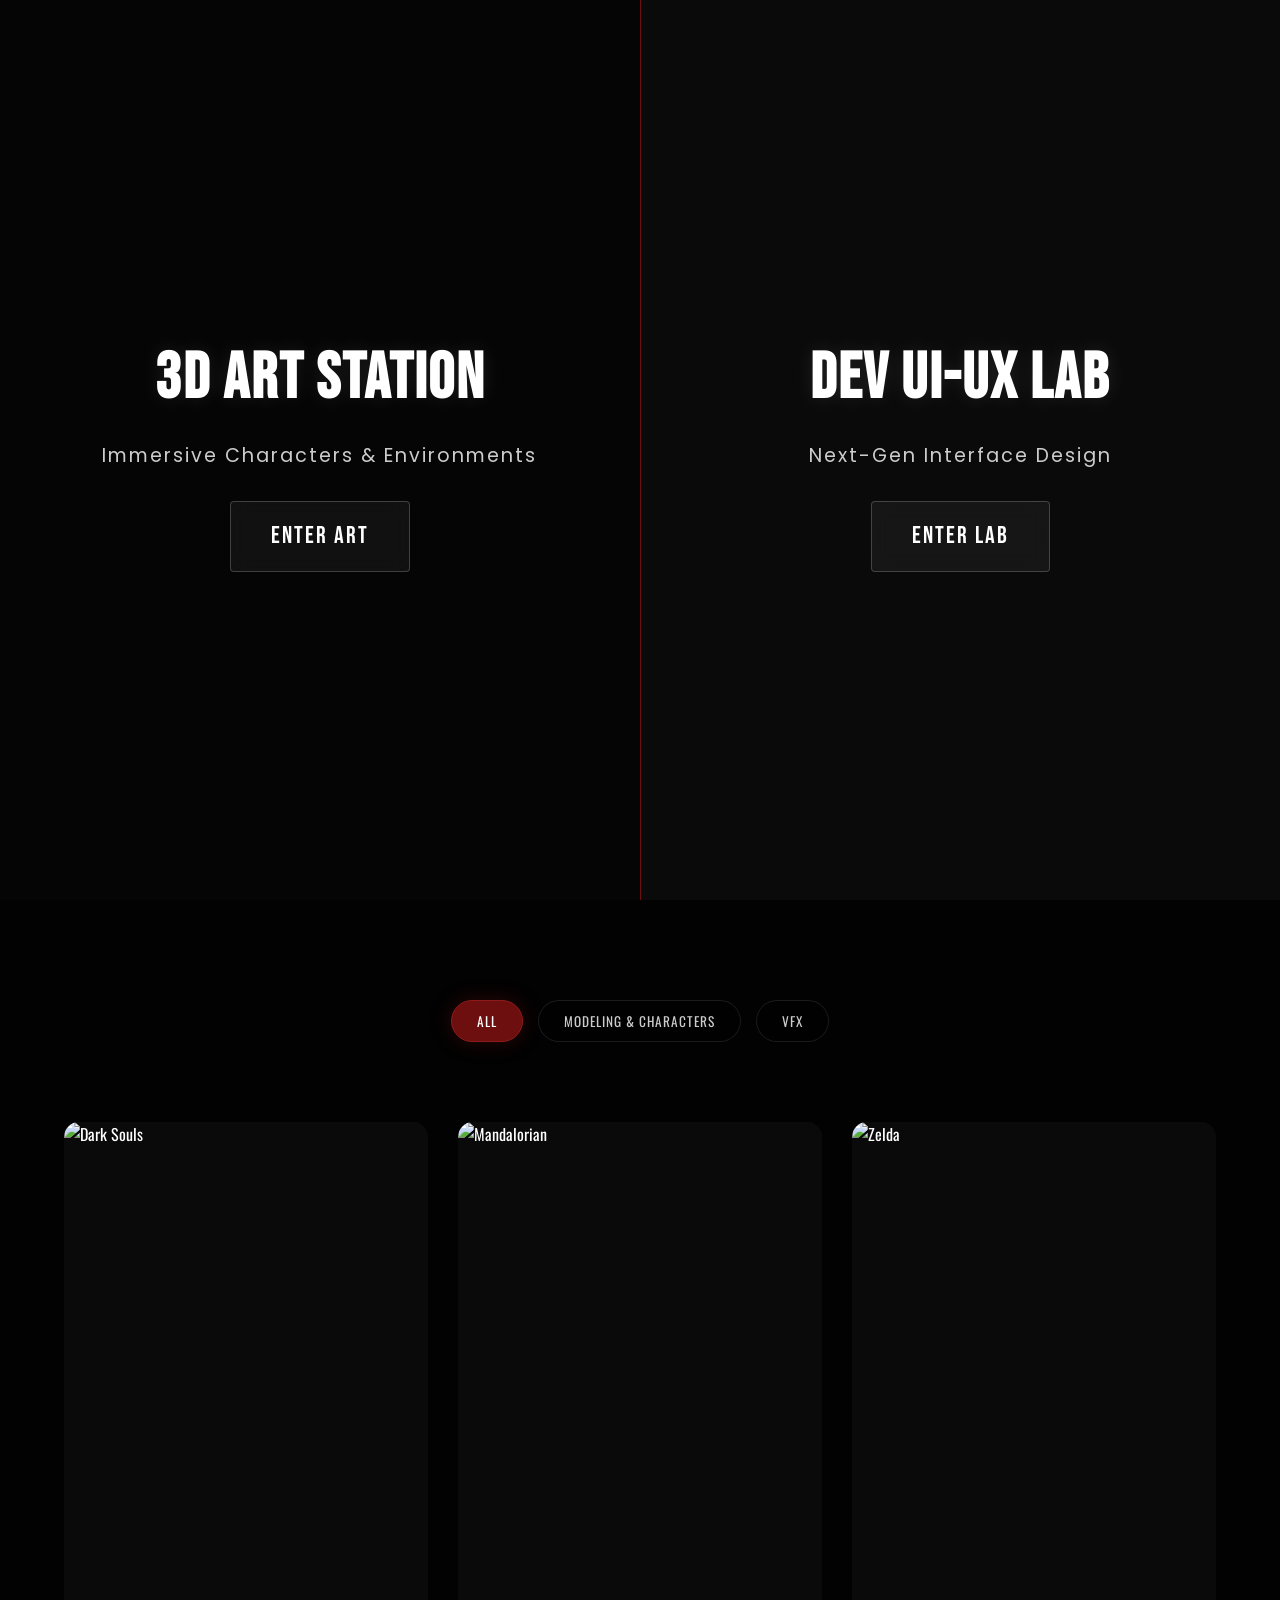
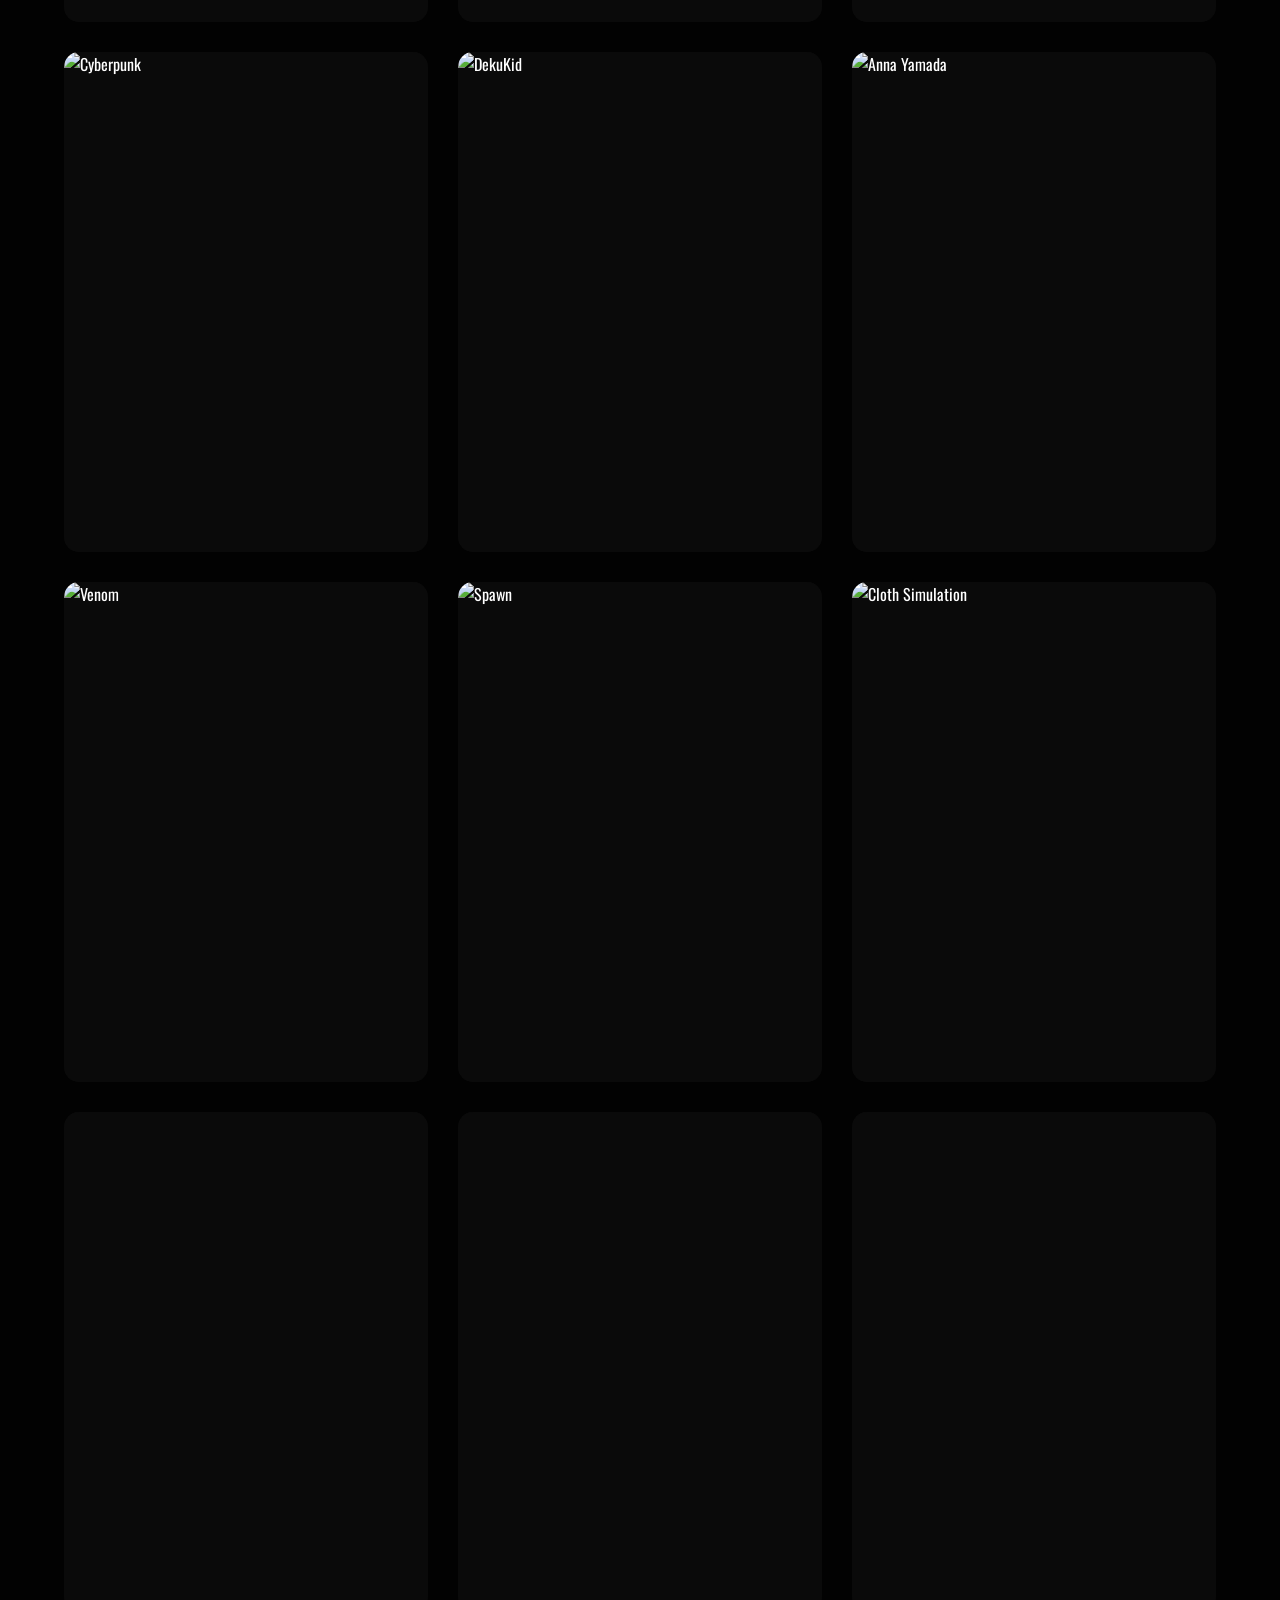
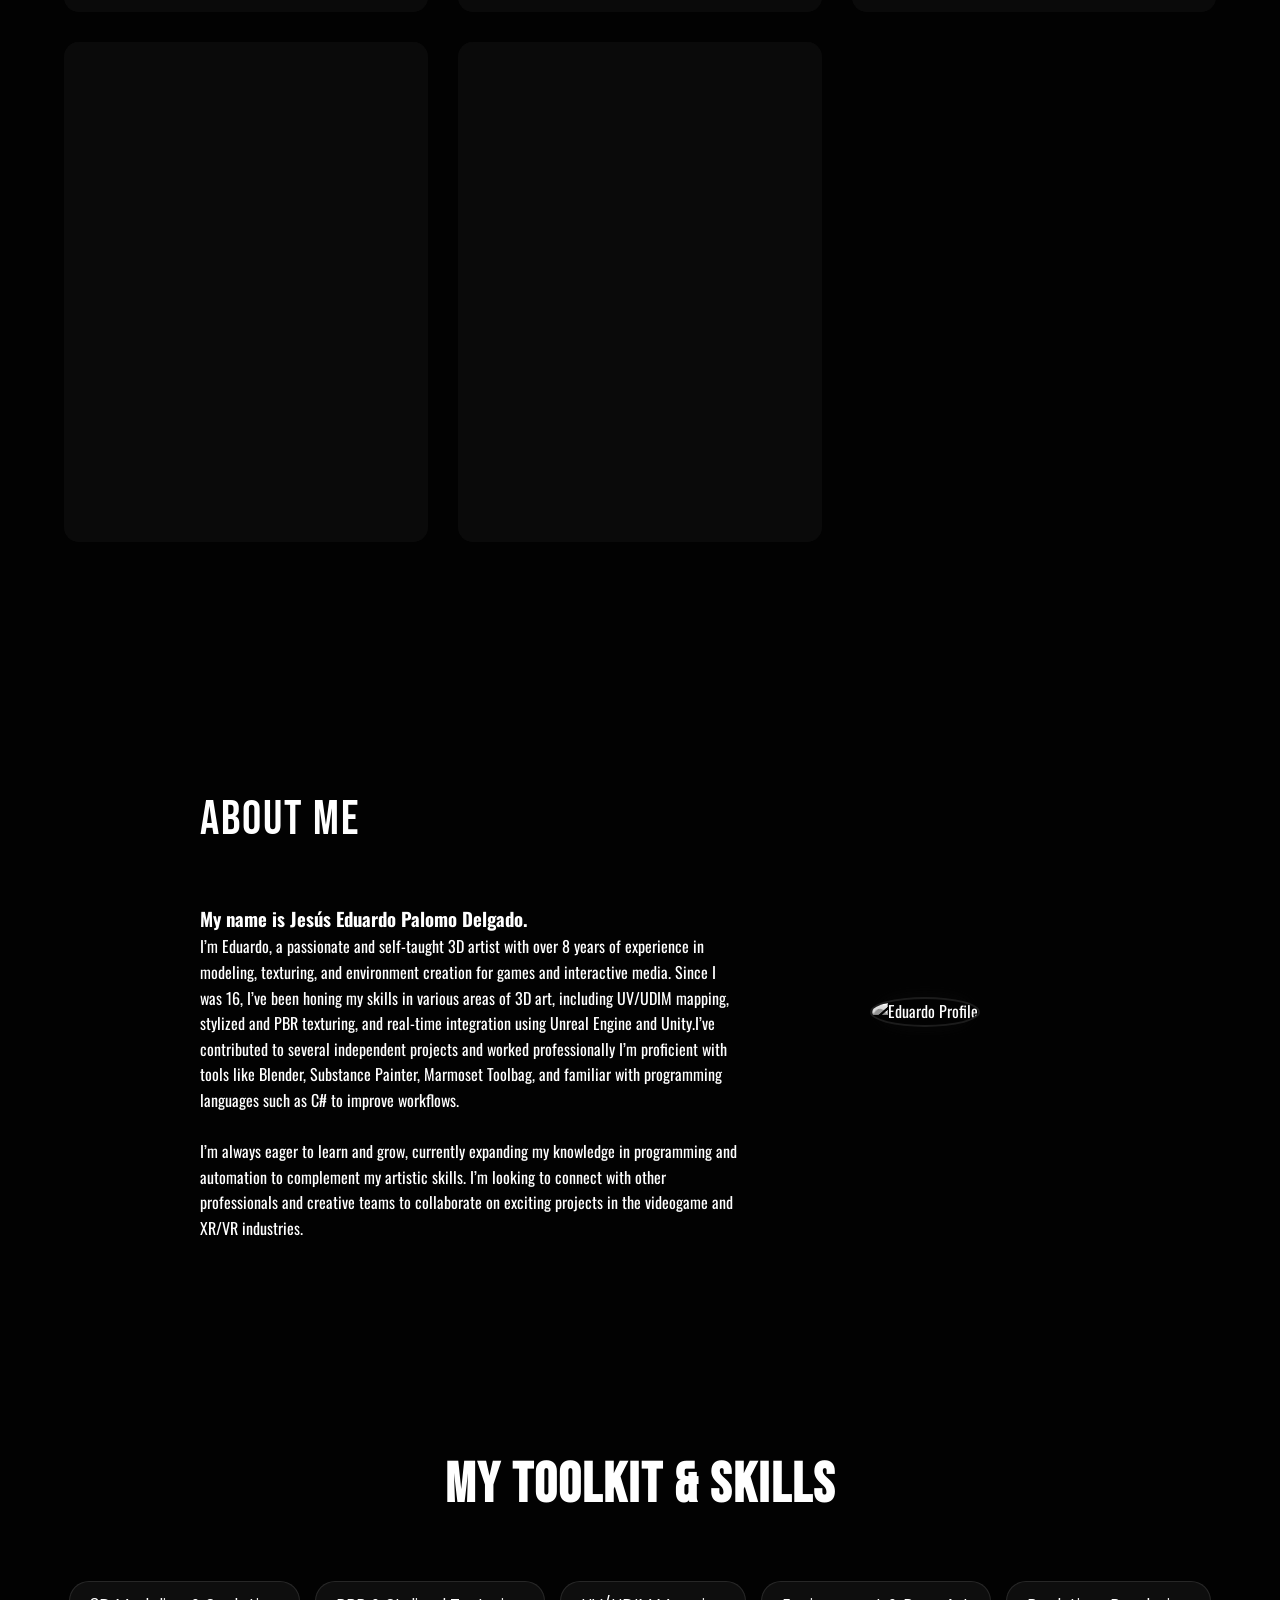
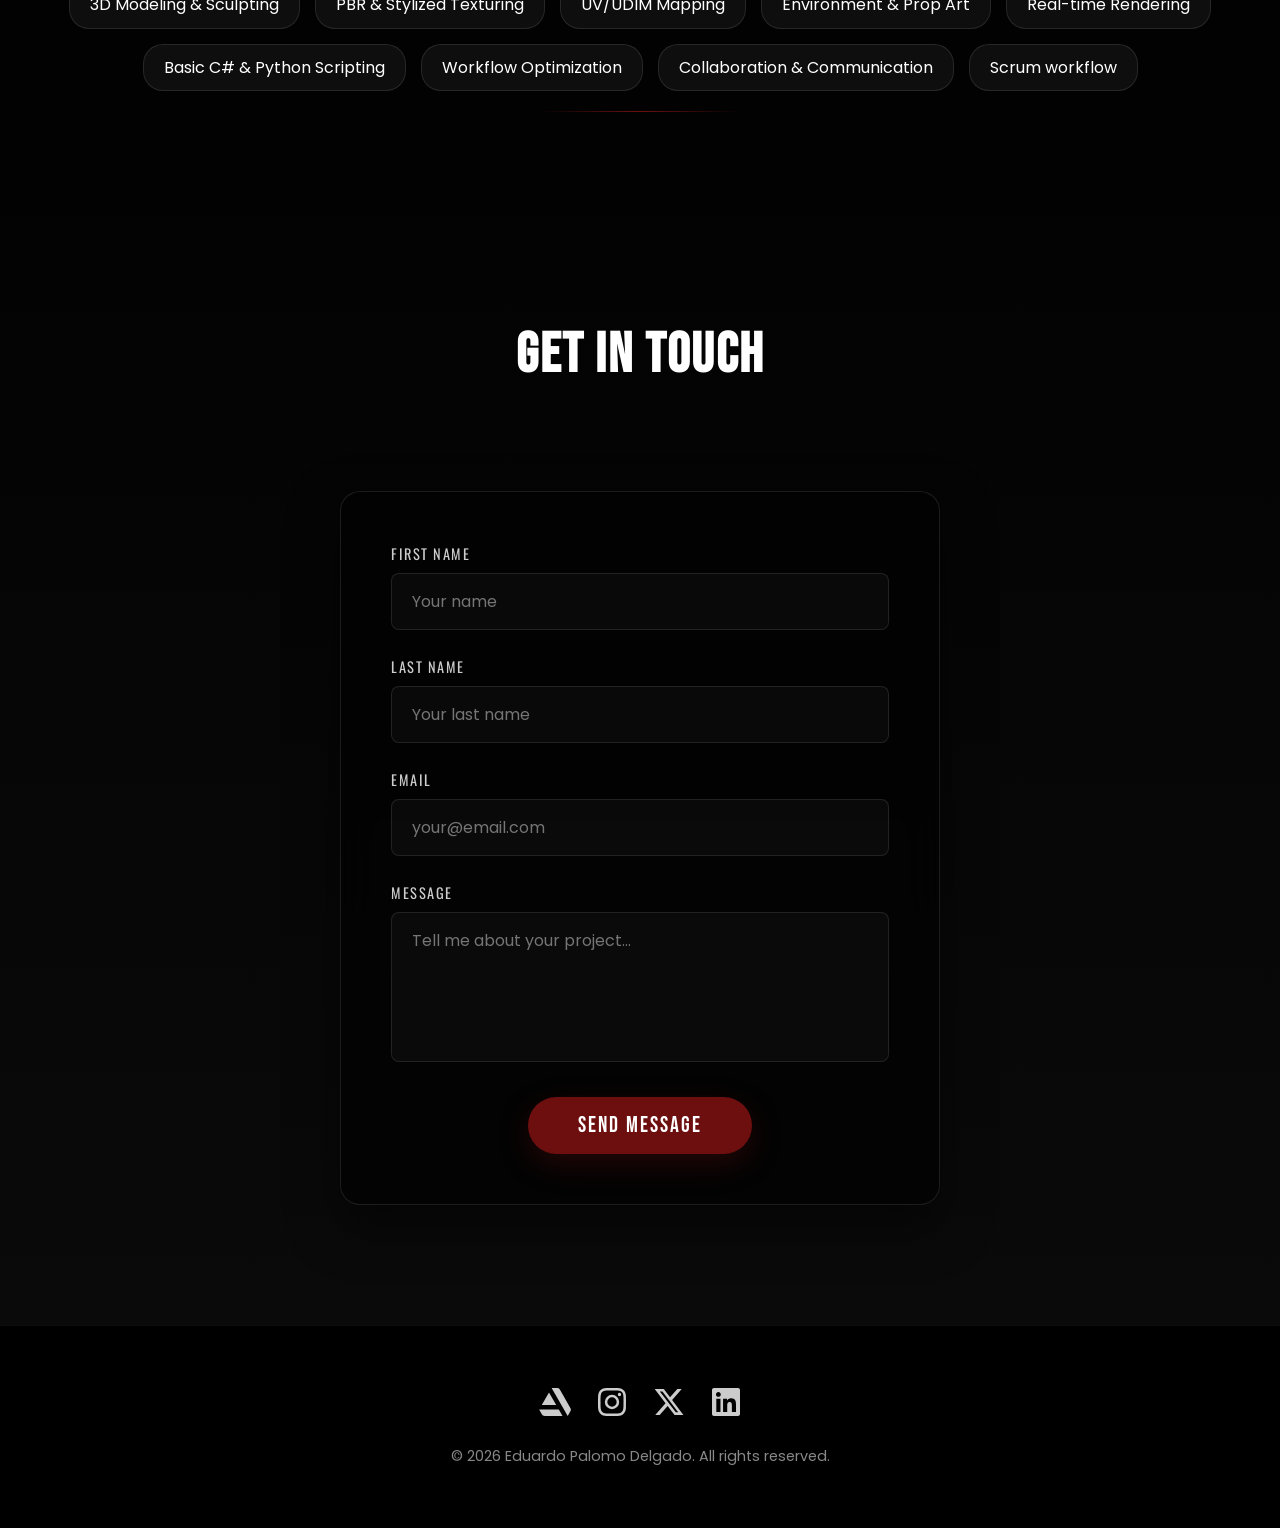
==== commit 3445298e: "feat: showcase Flutter mobile app with vertical video in Dev Lab" ====
--- a/index.html
+++ b/index.html
@@ -120,31 +120,26 @@
                 <div class="card-img-container">
                     <video src="Media/Videos/Vfx1.mp4" muted loop playsinline autoplay style="width: 100%; height: 100%; object-fit: cover;"></video>
                 </div>
-                <video class="hover-video" src="Media/Videos/Vfx1.mp4" muted loop playsinline preload="metadata"></video>
             </div>
             <div class="project-card" data-category="vfx">
                 <div class="card-img-container">
                     <video src="Media/Videos/Vfx2.mp4" muted loop playsinline autoplay style="width: 100%; height: 100%; object-fit: cover;"></video>
                 </div>
-                <video class="hover-video" src="Media/Videos/Vfx2.mp4" muted loop playsinline preload="metadata"></video>
             </div>
             <div class="project-card" data-category="vfx">
                 <div class="card-img-container">
                     <video src="Media/Videos/vfx3.mp4" muted loop playsinline autoplay style="width: 100%; height: 100%; object-fit: cover;"></video>
                 </div>
-                <video class="hover-video" src="Media/Videos/vfx3.mp4" muted loop playsinline preload="metadata"></video>
             </div>
             <div class="project-card" data-category="vfx">
                 <div class="card-img-container">
                     <video src="Media/Videos/vfx4.mp4" muted loop playsinline autoplay style="width: 100%; height: 100%; object-fit: cover;"></video>
                 </div>
-                <video class="hover-video" src="Media/Videos/vfx4.mp4" muted loop playsinline preload="metadata"></video>
             </div>
             <div class="project-card" data-category="vfx">
                 <div class="card-img-container">
                     <video src="Media/Videos/vfx5.mp4" muted loop playsinline autoplay style="width: 100%; height: 100%; object-fit: cover;"></video>
                 </div>
-                <video class="hover-video" src="Media/Videos/vfx5.mp4" muted loop playsinline preload="metadata"></video>
             </div>
         </div>
     </section>
@@ -173,10 +168,16 @@
                 <p>Unity Workflow Automation</p>
                 <div class="placeholder">C# Scripts</div>
             </div>
-            <div class="bento-item">
-                <h3>Mobile App</h3>
-                <p>Eco-Tracker Prototype</p>
-                <div class="placeholder">Figma Design</div>
+            <div class="bento-item tall">
+                <video class="bento-video" src="Media/Videos/DevMobile.mp4" muted loop playsinline autoplay></video>
+                <div class="featured-badge">Mobile Project</div>
+                <h3>Eco-Tracker</h3>
+                <p>Flutter Mobile Application</p>
+                <div class="bento-tags">
+                    <span>Flutter</span>
+                    <span>Dart</span>
+                    <span>UI/UX</span>
+                </div>
             </div>
             <div class="bento-item wide">
                 <h3>Technical Art</h3>
@@ -202,29 +203,9 @@
         </div>
     </section>
 
-    <section class="SkillsSection">
+    <section id="skills" class="SkillsSection">
         <div class="skills-software-container">
             <h2 class="section-title">My Toolkit & Skills</h2>
-            <div class="software-showcase">
-                <h3 class="subsection-title">Software Proficiency</h3>
-                <div class="software-grid">
-                    <!-- NOTA: Reemplaza la ruta si es necesario. Ej: Media/Icons/blender.svg -->
-                    <div class="software-item" title="Blender"><img src="Media/icons/Blender_logo_no_text.svg.png" alt="Blender"><span>Blender</span></div>
-                    <div class="software-item" title="Substance 3D"><img src="Media/icons/adobe-substance-3d-painter-icon.webp" alt="Substance 3D"><span>Adobe Substance 3D</span></div>
-                    <div class="software-item" title="Unreal Engine"><img src="Media/icons/unreal-engine-white-icon.webp" alt="Unreal Engine"><span>Unreal Engine</span></div>
-                    <div class="software-item" title="Unity"><img src="Media/icons/why-unitys-new-install-fees-are-spurring-massive-backlash-am_x5cc.768.webp" alt="Unity"><span>Unity</span></div>
-                    <div class="software-item" title="Marmoset Toolbag"><img src="Media/icons/tb4_light-744x652.webp" alt="Marmoset Toolbag"><span>Marmoset Toolbag</span></div>
-                    <div class="software-item" title="ZBrush"><img src="Media/icons/ZBrush-Logo.jpg" alt="ZBrush"><span>ZBrush</span></div>
-                    <div class="software-item" title="3ds Max"><img src="Media/icons/autodesk-3ds-max-logo.avif" alt="3ds Max"><span>Autodesk 3ds Max</span></div>
-                    <div class="software-item" title="Maya"><img src="Media/icons/autodesk-maya-logo.avif" alt="Maya"><span>Autodesk Maya</span></div>
-                    <div class="software-item" title="Nuke"><img src="Media/icons/icons8-nuke-144.png" alt="Nuke"><span>Nuke</span></div>
-
-
-
-                </div>
-            </div>
-            <div id="skills" class="skills-showcase">
-                <h3 class="subsection-title">Core Skills</h3>
                 <ul class="skills-list">
                     <li>3D Modeling & Sculpting</li>
                     <li>PBR & Stylized Texturing</li>
@@ -241,16 +222,30 @@
     </section>
 
     <Section id="Contact" class="ContactSection">
-        <form class="ContactForm">
-        <label class="ContactLabel" for="fname">First name:</label><br>
-        <input class="ContactInput" type="text" id="fname" name="fname"><br>
-        <label class="ContactLabel" for="lname">Last name:</label><br>
-        <input class="ContactInput" type="text" id="lname" name="lname"><br>
-        <label class="ContactLabel" for="Email">Email:</label><br>
-        <input class="ContactInput" type="text" id="Email" name="Email"><br>
-        <label class="ContactLabel" for="Message">Message:</label><br>
-        <textarea class="ContactTextArea" id="Message" name="Message" rows="4" cols="50"></textarea><br>
-        <button type="submit" class="ContactSubmitBtn">Enviar</button>
+        <h2 class="section-title">Get in Touch</h2>
+        <form class="ContactForm" action="https://formsubmit.co/pd.eduardo@outlook.es" method="POST">
+            <!-- Honeypot para evitar SPAM -->
+            <input type="text" name="_honey" style="display:none">
+            <!-- Desactivar Captcha (opcional para mejor UX) -->
+            <input type="hidden" name="_captcha" value="false">
+            
+            <div class="form-group">
+                <label class="ContactLabel" for="fname">First name</label>
+                <input class="ContactInput" type="text" id="fname" name="First Name" placeholder="Your name" required>
+            </div>
+            <div class="form-group">
+                <label class="ContactLabel" for="lname">Last name</label>
+                <input class="ContactInput" type="text" id="lname" name="Last Name" placeholder="Your last name" required>
+            </div>
+            <div class="form-group">
+                <label class="ContactLabel" for="Email">Email</label>
+                <input class="ContactInput" type="email" id="Email" name="Email" placeholder="your@email.com" required>
+            </div>
+            <div class="form-group">
+                <label class="ContactLabel" for="Message">Message</label>
+                <textarea class="ContactTextArea" id="Message" name="Message" rows="4" placeholder="Tell me about your project..." required></textarea>
+            </div>
+            <button type="submit" class="ContactSubmitBtn">Send Message</button>
         </form>
     </Section>
 
--- a/css/styles.css
+++ b/css/styles.css
@@ -353,6 +353,10 @@
     grid-column: span 2;
 }
 
+.bento-item.tall {
+    grid-row: span 2;
+}
+
 .bento-item h3 {
     font-family: 'Bebas Neue', sans-serif;
     font-size: 2.2rem;
@@ -442,7 +446,7 @@
         grid-template-columns: 1fr;
         grid-auto-rows: 200px;
     }
-    .bento-item.large, .bento-item.wide {
+    .bento-item.large, .bento-item.wide, .bento-item.tall {
         grid-column: span 1;
         grid-row: span 1;
     }
@@ -666,90 +670,109 @@
 }
 
 .ContactSection {
-    padding: 80px 10%;
-    background: linear-gradient(to bottom, #14141480, var(--design-gradient-color));
-    display: flex;
-    justify-content: center;
+    padding: 120px 10%;
+    background: linear-gradient(to bottom, #020202, #0a0a0a);
+    display: flex;
+    flex-direction: column;
     align-items: center;
-    min-height: 70vh; /* Asegura que la sección tenga una altura mínima */
-}
-
-.ContactForm{
+    position: relative;
+}
+
+.ContactSection::before {
+    content: '';
+    position: absolute;
+    top: 0; left: 50%;
+    transform: translateX(-50%);
+    width: 200px;
+    height: 1px;
+    background: linear-gradient(to right, transparent, var(--accent-red), transparent);
+}
+
+.ContactForm {
     display: flex;
     flex-direction: column;
-    gap: 15px; /* Espacio entre elementos del formulario */
-    max-width: 500px;
-    width: 100%; /* Asegura que ocupe el ancho disponible hasta max-width */
-    margin: 0 auto;
-    background-color: var(--bg-FormContact);
-    font-family: oswald, sans-serif;
-    color: #ffffff; /* Texto blanco para contraste con el fondo oscuro */
-    border-radius: 15px;
-    padding: 40px; /* Relleno interno del formulario */
-    box-shadow: 0 10px 30px rgba(0, 0, 0, 0.5); /* Sombra para darle profundidad */
-    border: 1px solid rgba(255, 255, 255, 0.1); /* Borde sutil */
-    align-items: flex-start;
-}
-
-.ContactLabel{
-    display: block; /* Asegura que cada label esté en su propia línea */
+    gap: 25px;
+    max-width: 600px;
+    width: 100%;
+    margin: 40px auto 0;
+    background: var(--glass-bg);
+    backdrop-filter: blur(20px);
+    border: 1px solid var(--glass-border);
+    padding: 50px;
+    border-radius: 20px;
+    box-shadow: 0 20px 50px rgba(0, 0, 0, 0.5);
+    align-items: center;
+}
+
+.form-group {
+    width: 100%;
+    display: flex;
+    flex-direction: column;
+    gap: 8px;
+}
+
+.ContactLabel {
     text-align: left;
-    font-size: 1.1rem;
-    font-family: oswald, sans-serif;
-    margin-bottom: 5px; /* Espacio debajo del label */
-    color: #e0e0e0; /* Color de texto más claro para labels */
+    font-size: 0.9rem;
+    font-family: 'Oswald', sans-serif;
+    text-transform: uppercase;
+    letter-spacing: 1.5px;
+    color: var(--text-secondary);
 }
 
 .ContactInput,
 .ContactTextArea {
     width: 100%;
-    padding: 12px 15px;
+    padding: 15px 20px;
     border-radius: 8px;
-    border: 1px solid #444; /* Borde oscuro */
-    background-color: #333; /* Fondo oscuro para los campos */
+    border: 1px solid rgba(255, 255, 255, 0.1);
+    background: rgba(255, 255, 255, 0.03);
     color: #ffffff;
     font-family: 'Poppins', sans-serif;
     font-size: 1rem;
-    transition: border-color 0.3s ease, box-shadow 0.3s ease;
-    
+    transition: all 0.3s cubic-bezier(0.4, 0, 0.2, 1);
 }
 
 .ContactInput:focus,
 .ContactTextArea:focus {
     outline: none;
-    border-color: var(--bg-ColorNabvarhover); /* Resalta el borde al enfocar */
-    box-shadow: 0 0 0 3px rgba(142, 27, 27, 0.3); /* Sombra de enfoque */
-}
-
-.ContactTextArea{
-    min-height: 120px; /* Altura mínima para el área de texto */
-    resize: vertical;
+    background: rgba(255, 255, 255, 0.07);
+    border-color: var(--accent-red);
+    box-shadow: 0 0 20px rgba(109, 15, 15, 0.2);
+}
+
+.ContactTextArea {
+    min-height: 150px;
+    resize: none;
 }
 
 .ContactSubmitBtn {
-    background-color: var(--bg-ColorFloatingBtn);
+    background-color: var(--accent-red);
     color: white;
-    padding: 15px 25px;
+    padding: 15px 50px;
     border: none;
-    border-radius: 8px;
+    border-radius: 50px;
     cursor: pointer;
-    font-size: 1.1rem;
-    font-family: 'Oswald', sans-serif;
-    transition: background-color 0.3s ease, transform 0.2s ease;
+    font-size: 1.4rem;
+    font-family: 'Bebas Neue', sans-serif;
+    letter-spacing: 2px;
+    transition: all 0.4s ease;
+    box-shadow: 0 10px 30px rgba(109, 15, 15, 0.3);
+    margin-top: 10px;
 }
 
 .ContactSubmitBtn:hover {
-    background-color: var(--bg-ColorNabvarhover);
-    transform: translateY(-2px);
+    background-color: var(--accent-red-bright);
+    transform: translateY(-5px);
+    box-shadow: 0 15px 40px rgba(109, 15, 15, 0.5);
 }
 
 /* --- Footer --- */
 .footer {
-    padding: 40px 10%;
-    background-color: #0a0a0a; /* Un poco más claro que el fondo del body */
+    padding: 60px 10%;
+    background-color: #000;
     text-align: center;
-    border-top: 1px solid rgba(255, 255, 255, 0.1);
-    margin-top: 60px; /* Espacio sobre el footer */
+    border-top: 1px solid rgba(255, 255, 255, 0.05);
 }
 
 .social-links {
@@ -989,3 +1012,15 @@
     opacity: 0.15;
 }
 
+transition: opacity 0.6s ease;
+    z-index: 1;
+}
+
+.dev-side::before {
+    background: radial-gradient(circle at center, var(--accent-dev) 0%, transparent 70%);
+}
+
+.portal-side:hover::before {
+    opacity: 0.15;
+}
+
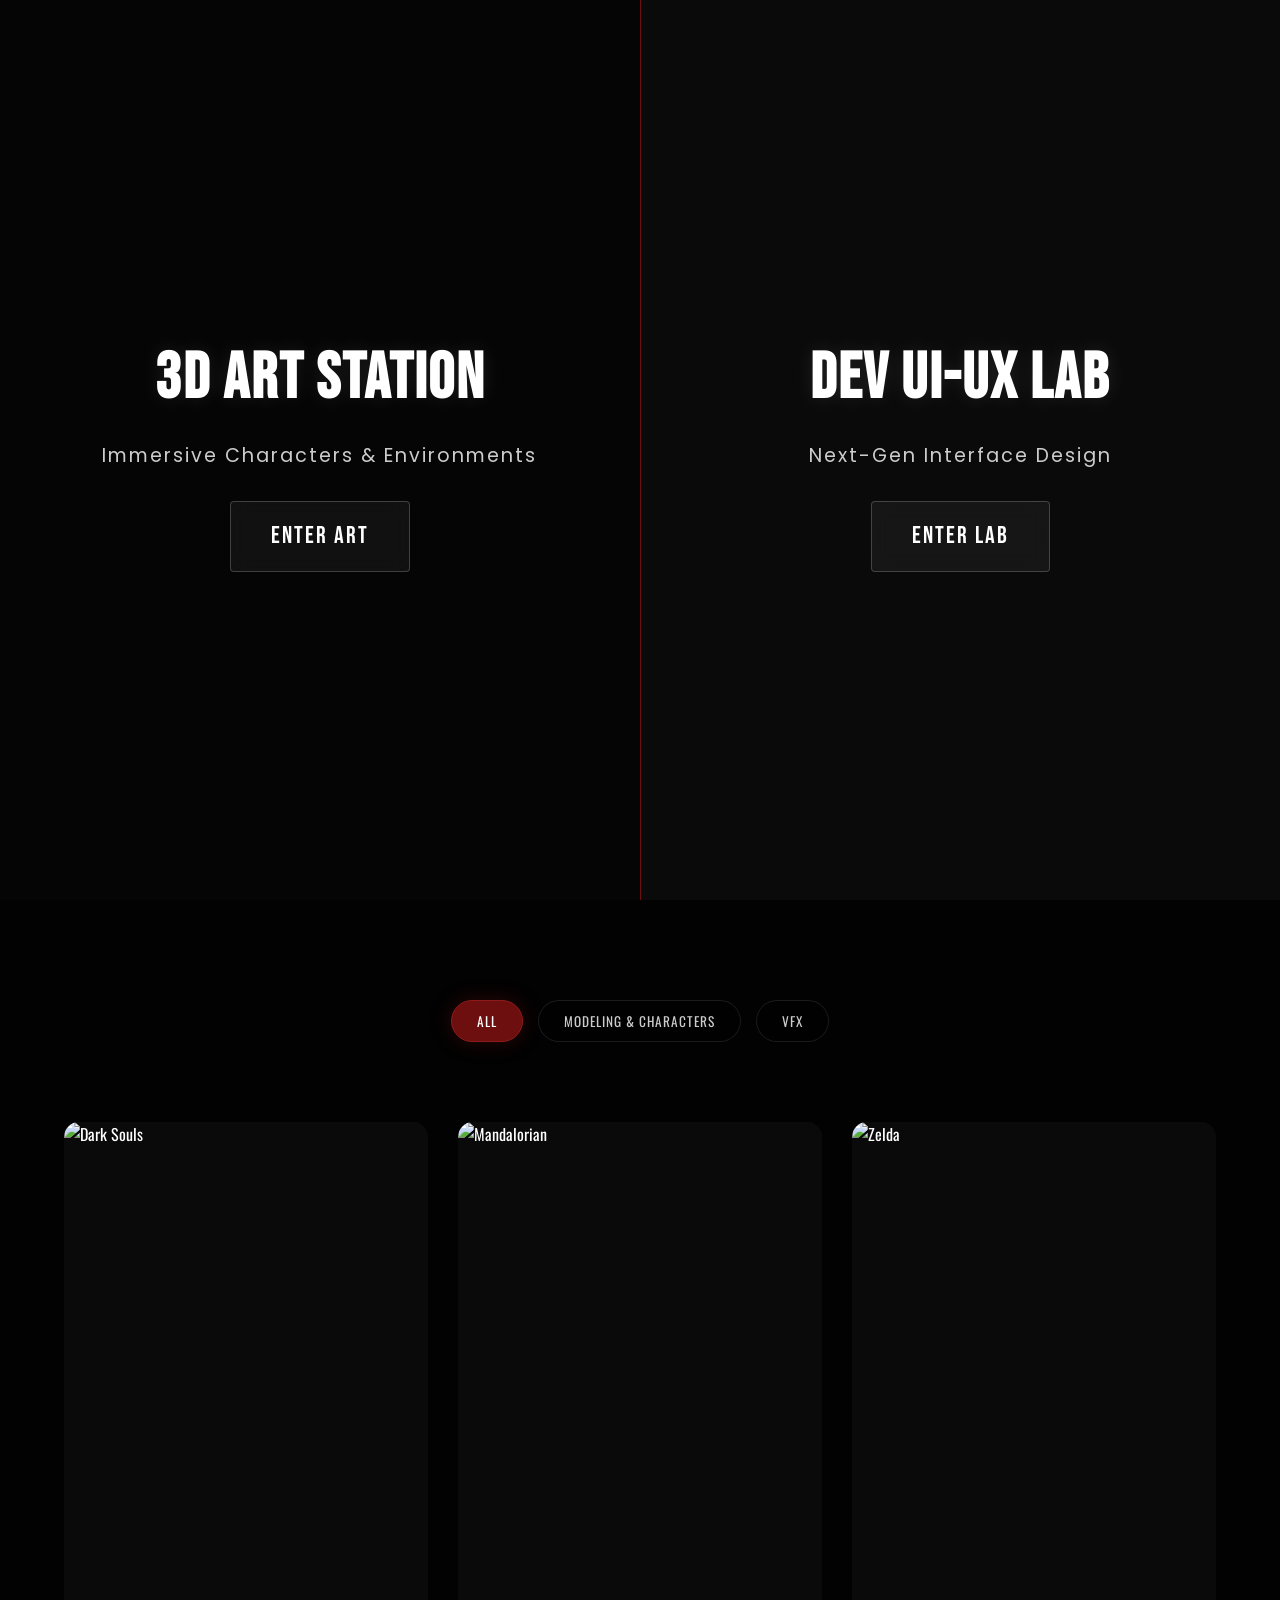
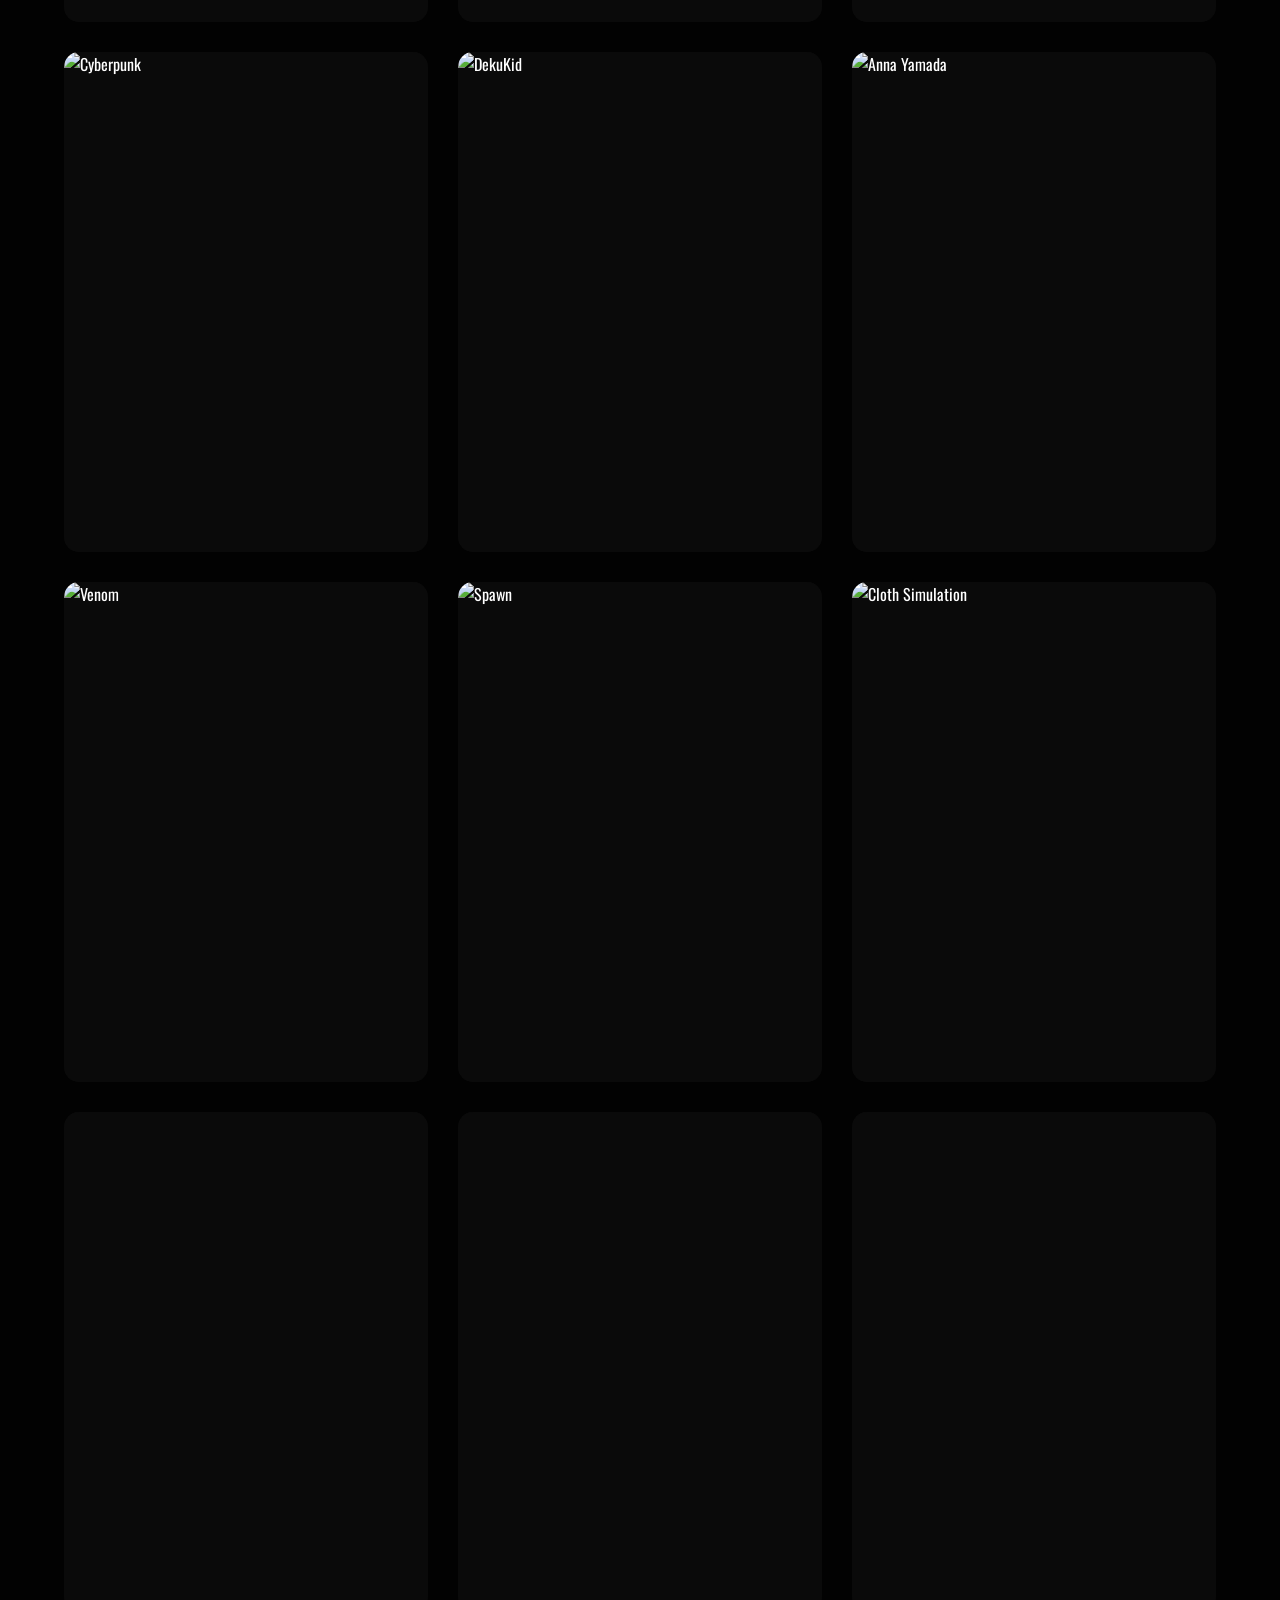
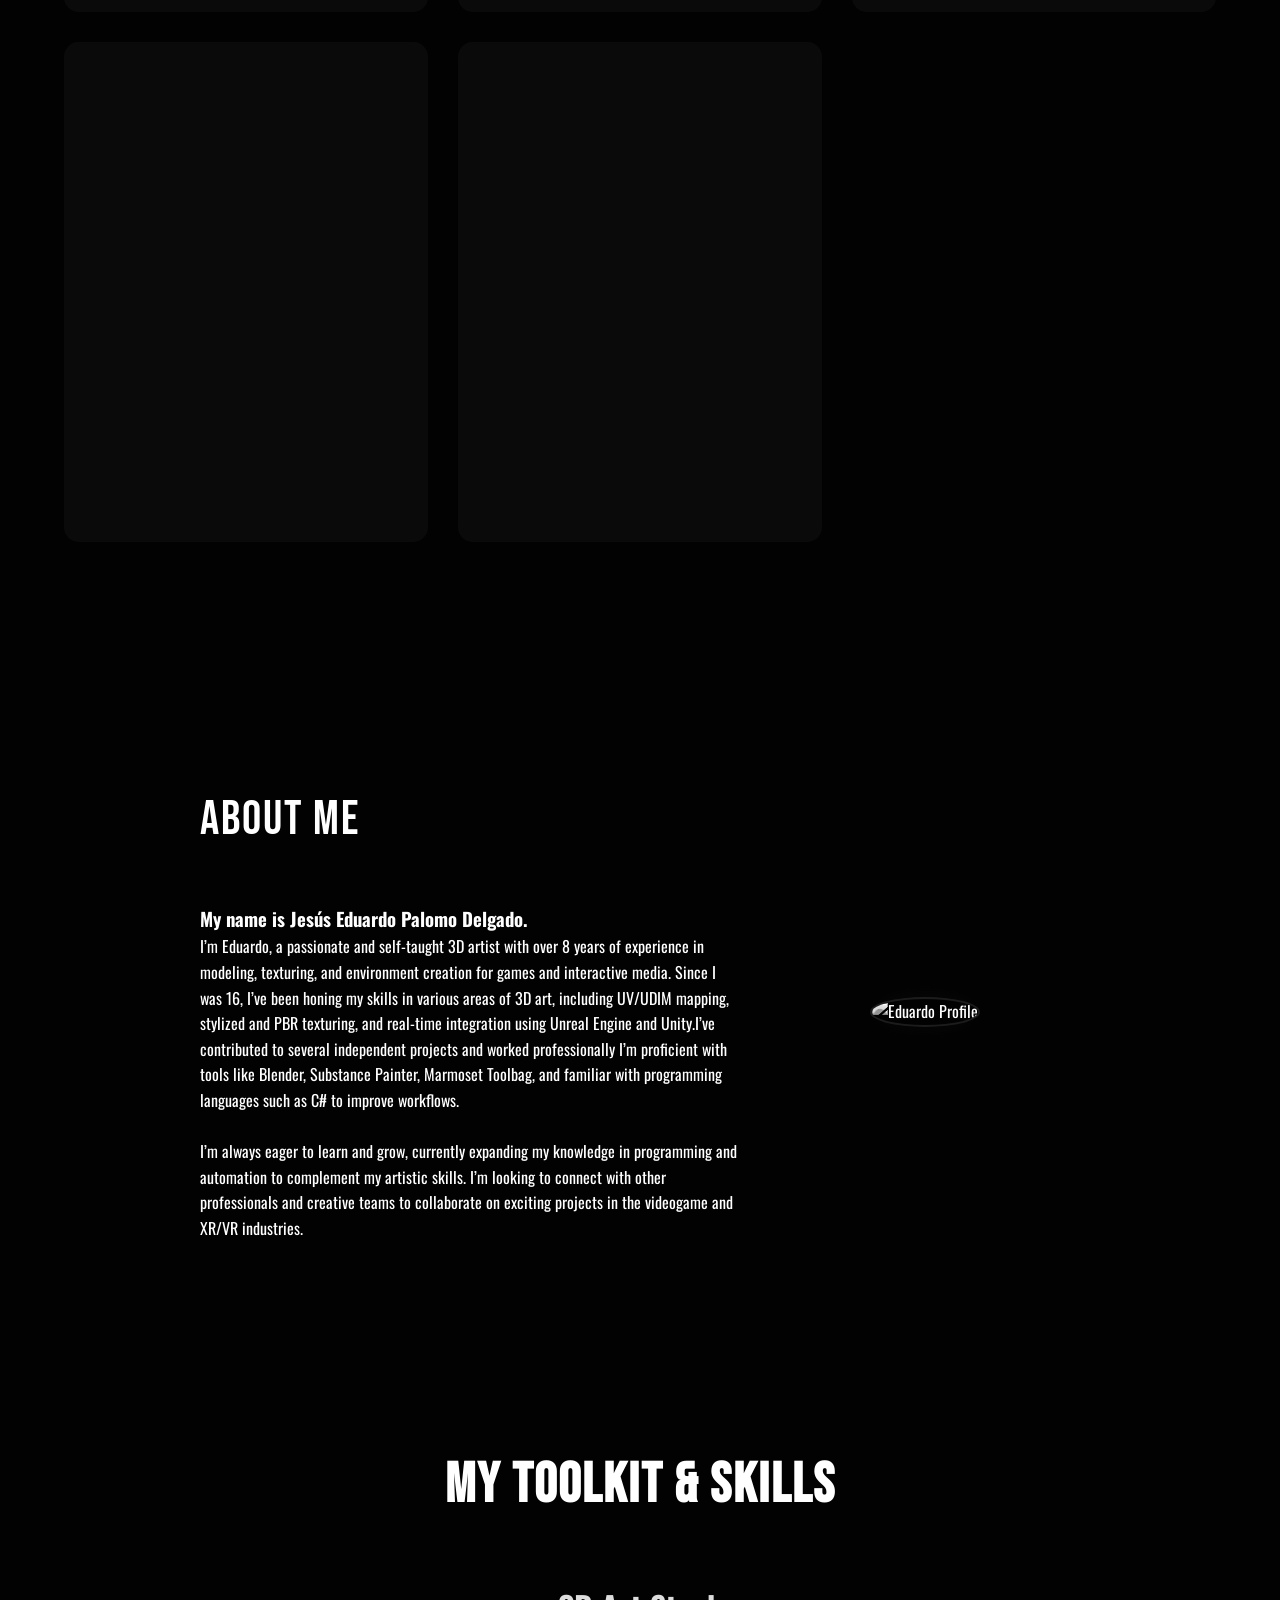
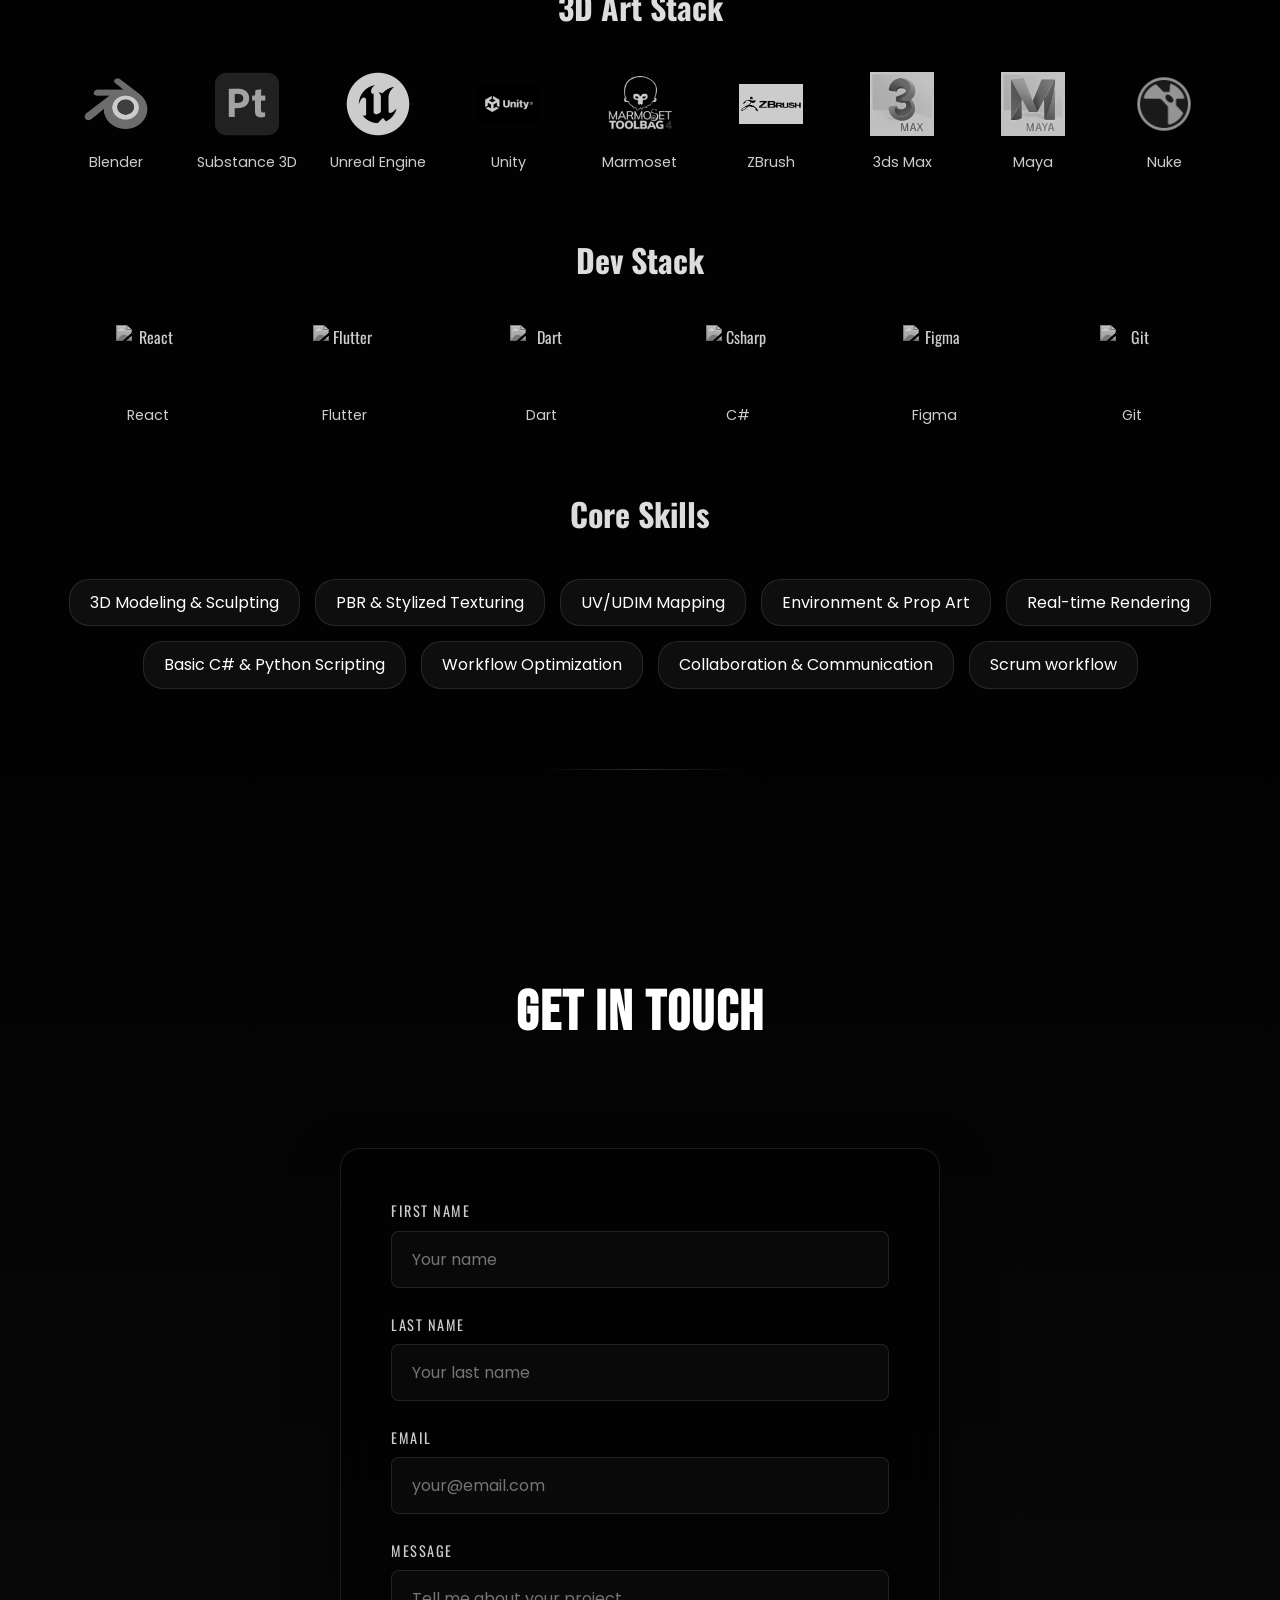
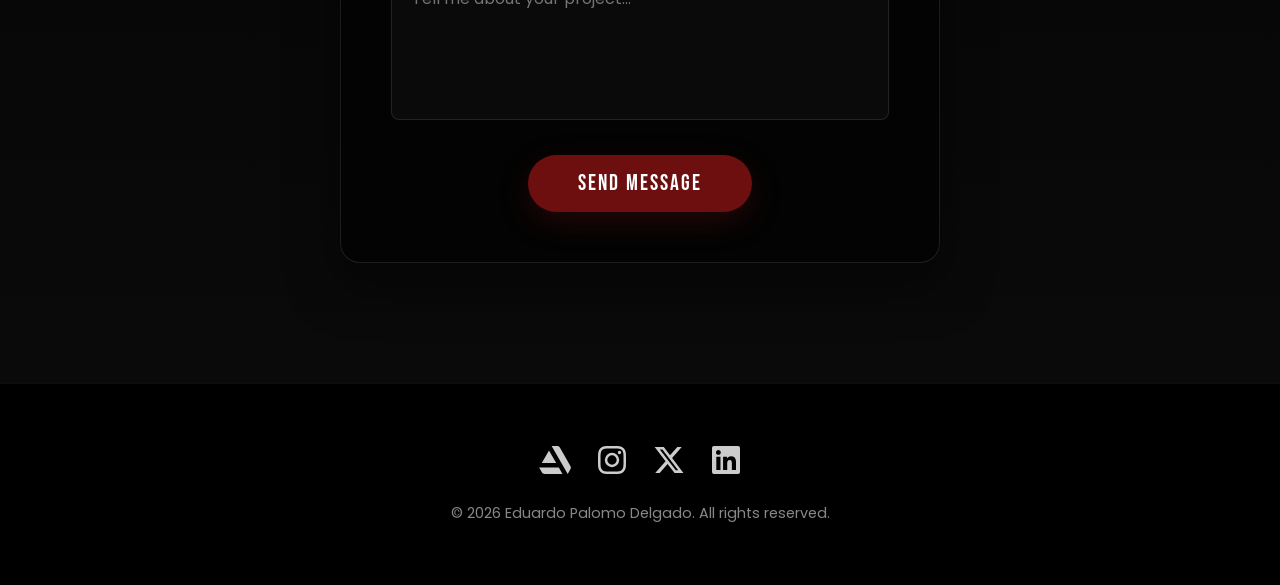
==== commit 2c271911: "feat: categorize software proficiency into 3D and Dev stacks" ====
--- a/index.html
+++ b/index.html
@@ -206,6 +206,34 @@
     <section id="skills" class="SkillsSection">
         <div class="skills-software-container">
             <h2 class="section-title">My Toolkit & Skills</h2>
+            
+            <div class="software-showcase">
+                <h3 class="subsection-title">3D Art Stack</h3>
+                <div class="software-grid">
+                    <div class="software-item" title="Blender"><img src="Media/icons/3Dicons/Blender_logo_no_text.svg.png" alt="Blender"><span>Blender</span></div>
+                    <div class="software-item" title="Substance 3D"><img src="Media/icons/3Dicons/adobe-substance-3d-painter-icon.webp" alt="Substance 3D"><span>Substance 3D</span></div>
+                    <div class="software-item" title="Unreal Engine"><img src="Media/icons/3Dicons/unreal-engine-white-icon.webp" alt="Unreal Engine"><span>Unreal Engine</span></div>
+                    <div class="software-item" title="Unity"><img src="Media/icons/3Dicons/why-unitys-new-install-fees-are-spurring-massive-backlash-am_x5cc.768.webp" alt="Unity"><span>Unity</span></div>
+                    <div class="software-item" title="Marmoset Toolbag"><img src="Media/icons/3Dicons/tb4_light-744x652.webp" alt="Marmoset Toolbag"><span>Marmoset</span></div>
+                    <div class="software-item" title="ZBrush"><img src="Media/icons/3Dicons/ZBrush-Logo.jpg" alt="ZBrush"><span>ZBrush</span></div>
+                    <div class="software-item" title="3ds Max"><img src="Media/icons/3Dicons/autodesk-3ds-max-logo.avif" alt="3ds Max"><span>3ds Max</span></div>
+                    <div class="software-item" title="Maya"><img src="Media/icons/3Dicons/autodesk-maya-logo.avif" alt="Maya"><span>Maya</span></div>
+                    <div class="software-item" title="Nuke"><img src="Media/icons/3Dicons/icons8-nuke-144.png" alt="Nuke"><span>Nuke</span></div>
+                </div>
+
+                <h3 class="subsection-title" style="margin-top: 60px;">Dev Stack</h3>
+                <div class="software-grid dev-stack">
+                    <div class="software-item" title="React"><img src="Media/icons/DevIcons/React.png" alt="React"><span>React</span></div>
+                    <div class="software-item" title="Flutter"><img src="Media/icons/DevIcons/Flutter.png" alt="Flutter"><span>Flutter</span></div>
+                    <div class="software-item" title="Dart"><img src="Media/icons/DevIcons/Dart-logo.png" alt="Dart"><span>Dart</span></div>
+                    <div class="software-item" title="C#"><img src="Media/icons/DevIcons/Csharp.png" alt="Csharp"><span>C#</span></div>
+                    <div class="software-item" title="Figma"><img src="Media/icons/DevIcons/figma_logo_icon_147289.webp" alt="Figma"><span>Figma</span></div>
+                    <div class="software-item" title="Git"><img src="Media/icons/DevIcons/Git_icon.svg.png" alt="Git"><span>Git</span></div>
+                </div>
+            </div>
+
+            <div class="skills-showcase">
+                <h3 class="subsection-title">Core Skills</h3>
                 <ul class="skills-list">
                     <li>3D Modeling & Sculpting</li>
                     <li>PBR & Stylized Texturing</li>
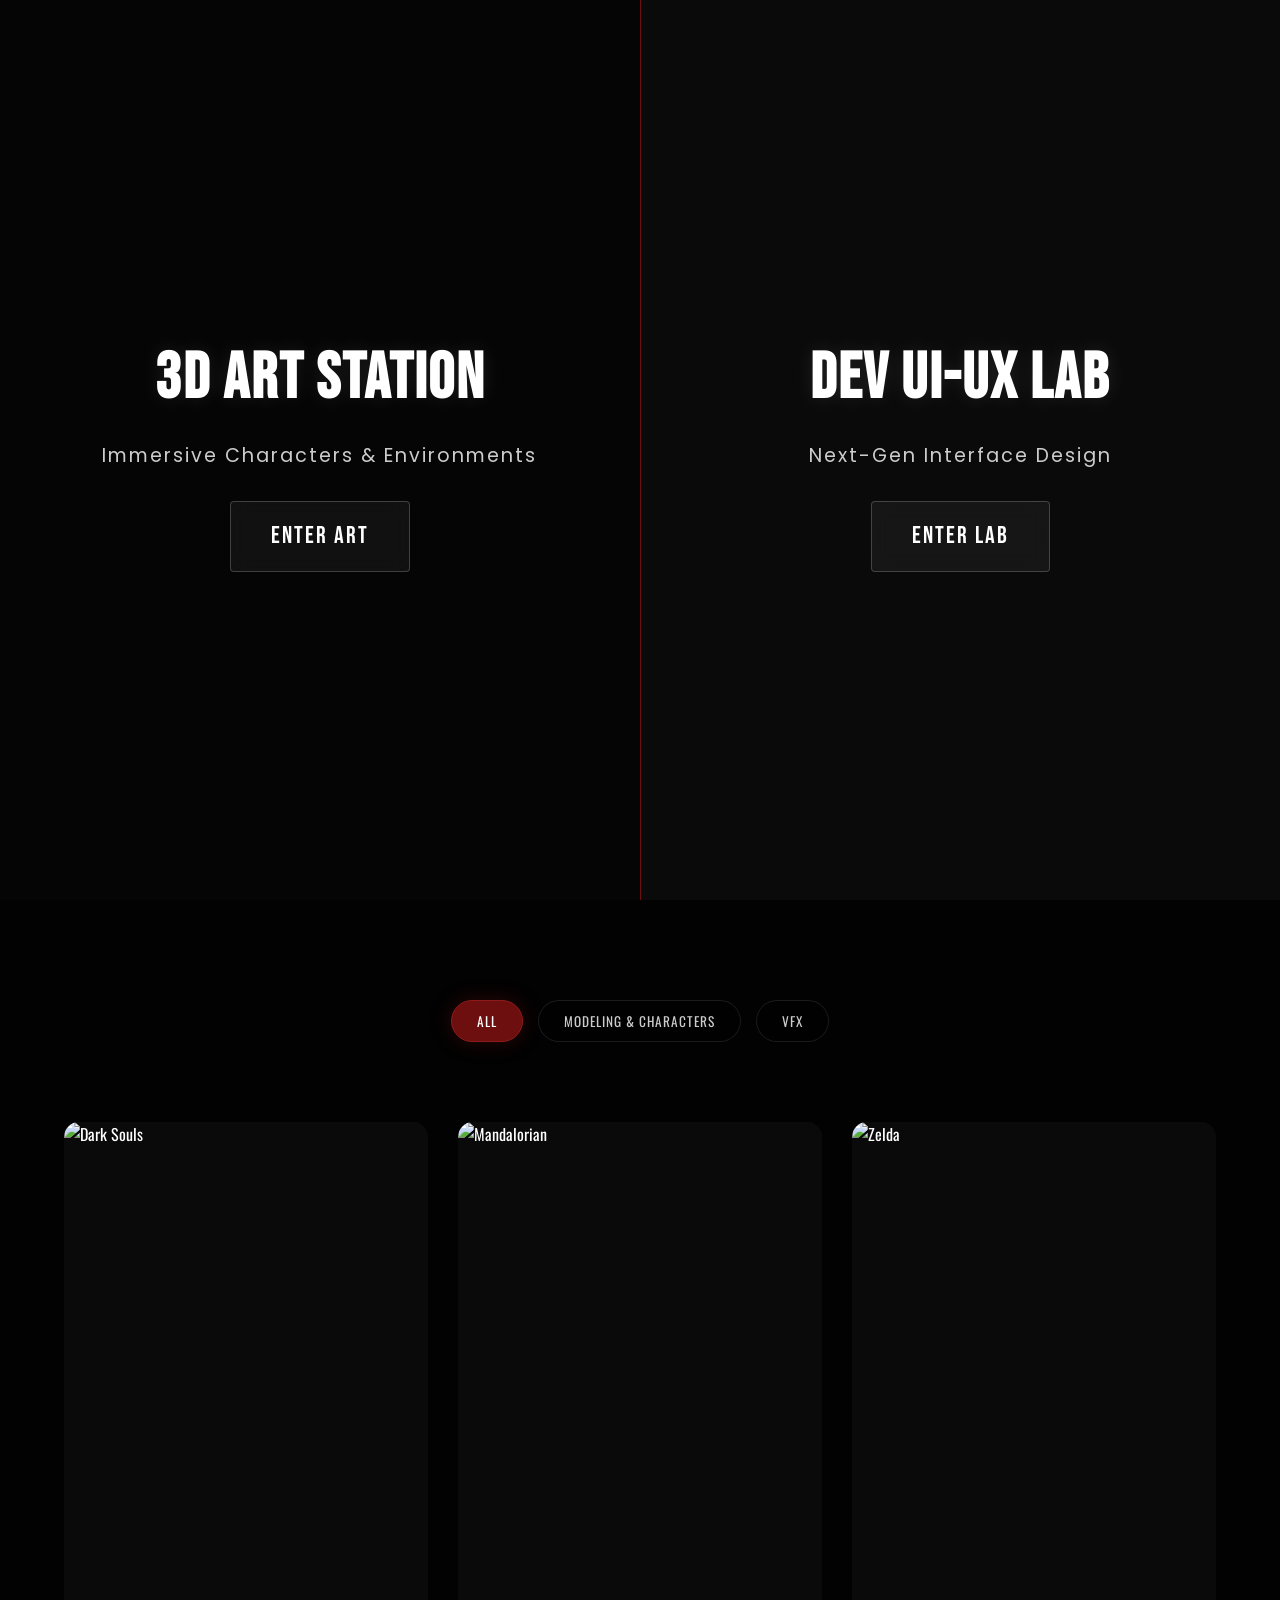
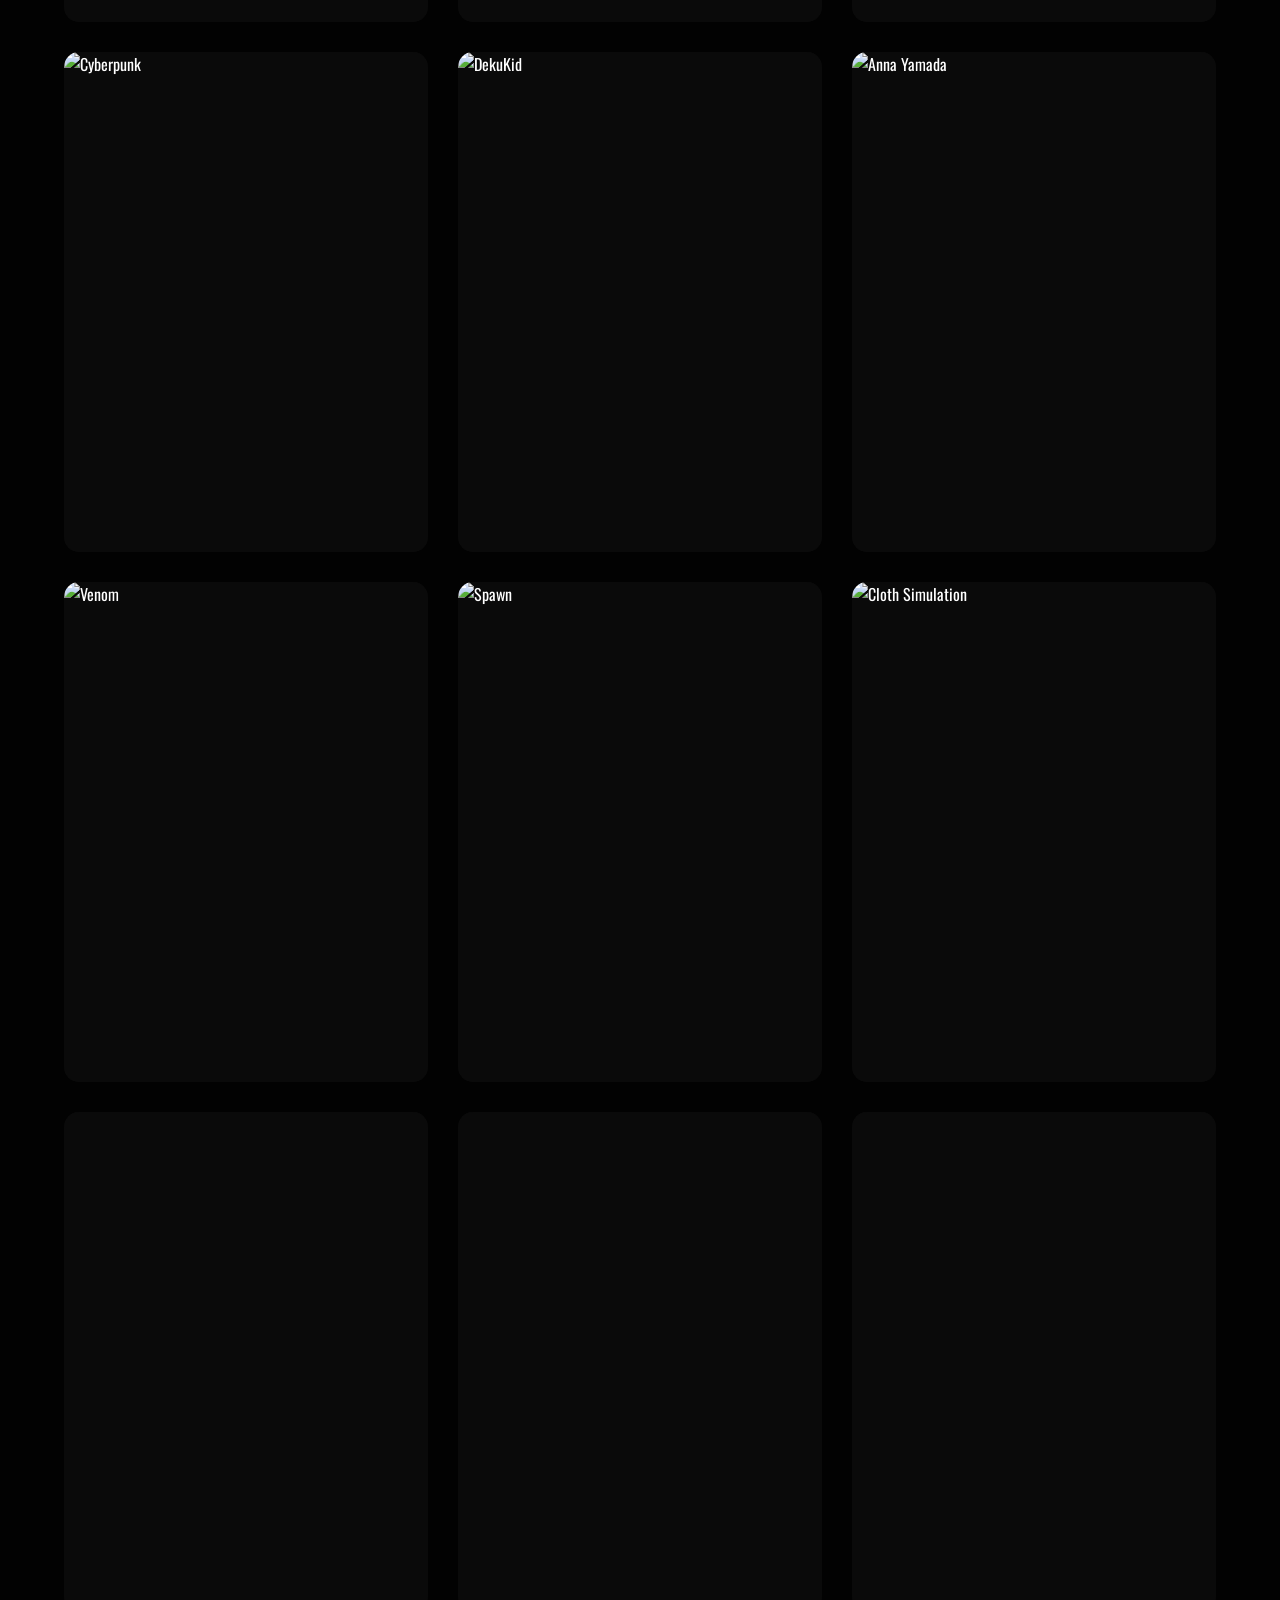
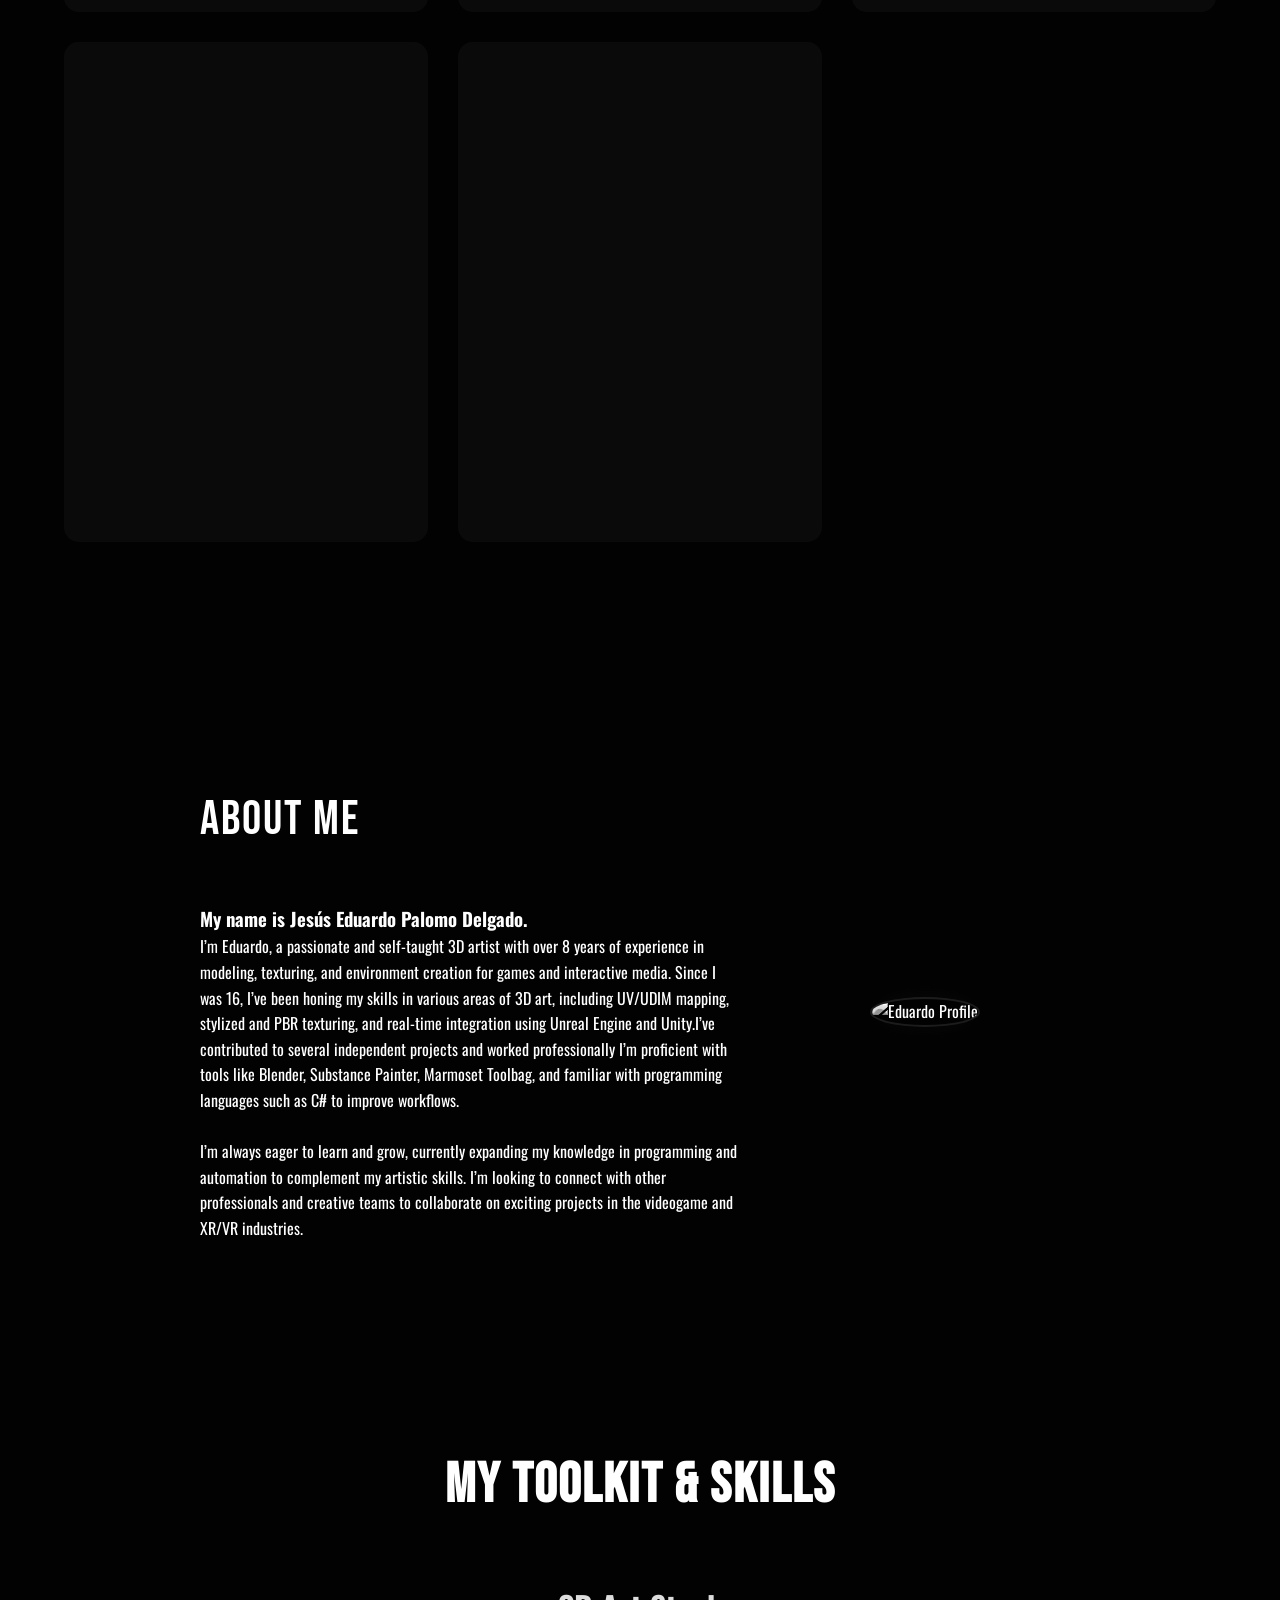
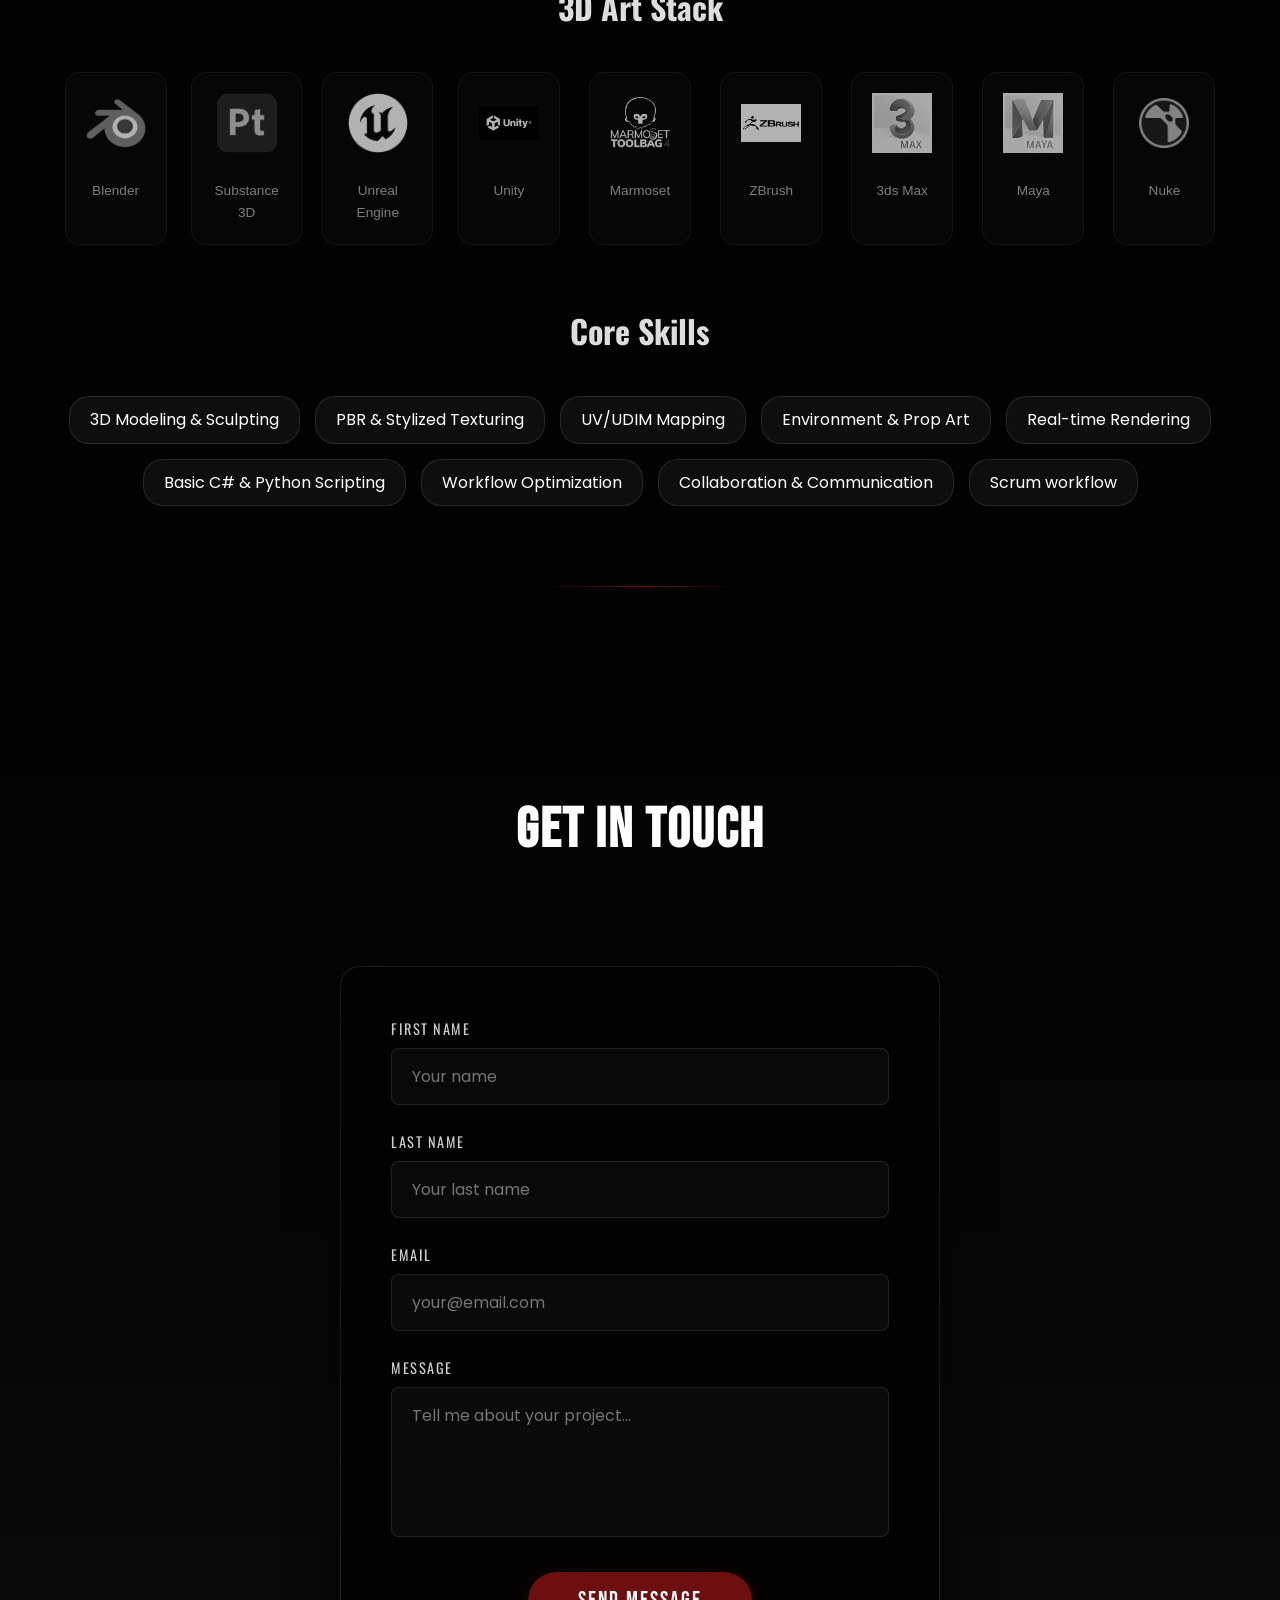
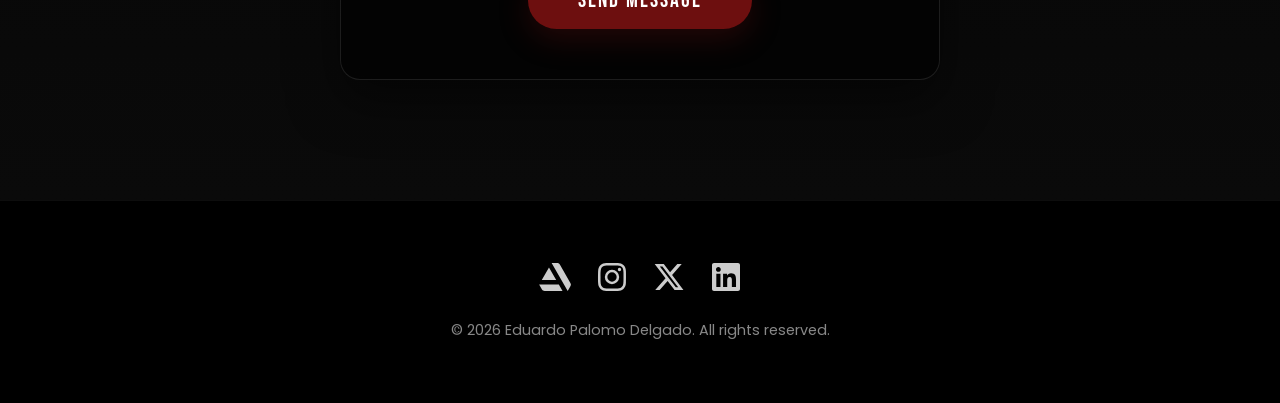
==== commit 290e69b4: "feat: rename projects and reorganize dev lab bento grid" ====
--- a/index.html
+++ b/index.html
@@ -147,10 +147,11 @@
     <section id="dev-lab" class="dev-section">
         <h2 class="section-title">Dev Lab / UI-UX</h2>
         <div class="bento-grid">
+            <!-- Featured: Game Studio Portfolio -->
             <div class="bento-item large">
                 <video class="bento-video" src="Media/Videos/PortfolioDev_1.mp4" muted loop playsinline autoplay></video>
                 <div class="featured-badge">Featured Project</div>
-                <h3>Portafolio Dev</h3>
+                <h3>Game Studio Portfolio</h3>
                 <p>Personal Portfolio Website</p>
                 <div class="bento-tags">
                     <span>React + Vite</span>
@@ -158,31 +159,30 @@
                     <span>GSAP</span>
                 </div>
             </div>
+
+            <!-- XR/VR Experiences -->
             <div class="bento-item wide">
-                <h3>Nexus Hub</h3>
-                <p>Interactive Dashboard Concept</p>
-                <div class="placeholder">React / GSAP</div>
-            </div>
-            <div class="bento-item">
-                <h3>Tooling</h3>
-                <p>Unity Workflow Automation</p>
-                <div class="placeholder">C# Scripts</div>
-            </div>
+                <video class="bento-video" src="Media/Videos/DevVRUnrealEngineBluePrints.mp4" muted loop playsinline autoplay></video>
+                <h3>XR-VR Experiences</h3>
+                <p>Advanced Virtual Reality Development</p>
+                <div class="bento-tags">
+                    <span>Unreal Engine</span>
+                    <span>C++</span>
+                    <span>Blueprints</span>
+                </div>
+            </div>
+
+            <!-- Mobile: Credit Card Management -->
             <div class="bento-item tall">
                 <video class="bento-video" src="Media/Videos/DevMobile.mp4" muted loop playsinline autoplay></video>
                 <div class="featured-badge">Mobile Project</div>
-                <h3>Eco-Tracker</h3>
+                <h3>Credit Card Management App</h3>
                 <p>Flutter Mobile Application</p>
                 <div class="bento-tags">
                     <span>Flutter</span>
                     <span>Dart</span>
                     <span>UI/UX</span>
                 </div>
-            </div>
-            <div class="bento-item wide">
-                <h3>Technical Art</h3>
-                <p>Shader Lab Experiments</p>
-                <div class="placeholder">HLSL / ShaderGraph</div>
             </div>
         </div>
     </section>
@@ -208,27 +208,31 @@
             <h2 class="section-title">My Toolkit & Skills</h2>
             
             <div class="software-showcase">
-                <h3 class="subsection-title">3D Art Stack</h3>
-                <div class="software-grid">
-                    <div class="software-item" title="Blender"><img src="Media/icons/3Dicons/Blender_logo_no_text.svg.png" alt="Blender"><span>Blender</span></div>
-                    <div class="software-item" title="Substance 3D"><img src="Media/icons/3Dicons/adobe-substance-3d-painter-icon.webp" alt="Substance 3D"><span>Substance 3D</span></div>
-                    <div class="software-item" title="Unreal Engine"><img src="Media/icons/3Dicons/unreal-engine-white-icon.webp" alt="Unreal Engine"><span>Unreal Engine</span></div>
-                    <div class="software-item" title="Unity"><img src="Media/icons/3Dicons/why-unitys-new-install-fees-are-spurring-massive-backlash-am_x5cc.768.webp" alt="Unity"><span>Unity</span></div>
-                    <div class="software-item" title="Marmoset Toolbag"><img src="Media/icons/3Dicons/tb4_light-744x652.webp" alt="Marmoset Toolbag"><span>Marmoset</span></div>
-                    <div class="software-item" title="ZBrush"><img src="Media/icons/3Dicons/ZBrush-Logo.jpg" alt="ZBrush"><span>ZBrush</span></div>
-                    <div class="software-item" title="3ds Max"><img src="Media/icons/3Dicons/autodesk-3ds-max-logo.avif" alt="3ds Max"><span>3ds Max</span></div>
-                    <div class="software-item" title="Maya"><img src="Media/icons/3Dicons/autodesk-maya-logo.avif" alt="Maya"><span>Maya</span></div>
-                    <div class="software-item" title="Nuke"><img src="Media/icons/3Dicons/icons8-nuke-144.png" alt="Nuke"><span>Nuke</span></div>
-                </div>
-
-                <h3 class="subsection-title" style="margin-top: 60px;">Dev Stack</h3>
-                <div class="software-grid dev-stack">
-                    <div class="software-item" title="React"><img src="Media/icons/DevIcons/React.png" alt="React"><span>React</span></div>
-                    <div class="software-item" title="Flutter"><img src="Media/icons/DevIcons/Flutter.png" alt="Flutter"><span>Flutter</span></div>
-                    <div class="software-item" title="Dart"><img src="Media/icons/DevIcons/Dart-logo.png" alt="Dart"><span>Dart</span></div>
-                    <div class="software-item" title="C#"><img src="Media/icons/DevIcons/Csharp.png" alt="Csharp"><span>C#</span></div>
-                    <div class="software-item" title="Figma"><img src="Media/icons/DevIcons/figma_logo_icon_147289.webp" alt="Figma"><span>Figma</span></div>
-                    <div class="software-item" title="Git"><img src="Media/icons/DevIcons/Git_icon.svg.png" alt="Git"><span>Git</span></div>
+                <div class="art-stack-wrapper">
+                    <h3 class="subsection-title">3D Art Stack</h3>
+                    <div class="software-grid">
+                        <div class="software-item" title="Blender"><img src="Media/icons/3Dicons/Blender_logo_no_text.svg.png" alt="Blender"><span>Blender</span></div>
+                        <div class="software-item" title="Substance 3D"><img src="Media/icons/3Dicons/adobe-substance-3d-painter-icon.webp" alt="Substance 3D"><span>Substance 3D</span></div>
+                        <div class="software-item" title="Unreal Engine"><img src="Media/icons/3Dicons/unreal-engine-white-icon.webp" alt="Unreal Engine"><span>Unreal Engine</span></div>
+                        <div class="software-item" title="Unity"><img src="Media/icons/3Dicons/why-unitys-new-install-fees-are-spurring-massive-backlash-am_x5cc.768.webp" alt="Unity"><span>Unity</span></div>
+                        <div class="software-item" title="Marmoset Toolbag"><img src="Media/icons/3Dicons/tb4_light-744x652.webp" alt="Marmoset Toolbag"><span>Marmoset</span></div>
+                        <div class="software-item" title="ZBrush"><img src="Media/icons/3Dicons/ZBrush-Logo.jpg" alt="ZBrush"><span>ZBrush</span></div>
+                        <div class="software-item" title="3ds Max"><img src="Media/icons/3Dicons/autodesk-3ds-max-logo.avif" alt="3ds Max"><span>3ds Max</span></div>
+                        <div class="software-item" title="Maya"><img src="Media/icons/3Dicons/autodesk-maya-logo.avif" alt="Maya"><span>Maya</span></div>
+                        <div class="software-item" title="Nuke"><img src="Media/icons/3Dicons/icons8-nuke-144.png" alt="Nuke"><span>Nuke</span></div>
+                    </div>
+                </div>
+
+                <div class="dev-stack-wrapper">
+                    <h3 class="subsection-title">Dev Stack</h3>
+                    <div class="software-grid">
+                        <div class="software-item" title="React"><img src="Media/icons/DevIcons/React.png" alt="React"><span>React</span></div>
+                        <div class="software-item" title="Flutter"><img src="Media/icons/DevIcons/Flutter.png" alt="Flutter"><span>Flutter</span></div>
+                        <div class="software-item" title="Dart"><img src="Media/icons/DevIcons/Dart-logo.png" alt="Dart"><span>Dart</span></div>
+                        <div class="software-item" title="C#"><img src="Media/icons/DevIcons/Csharp.png" alt="Csharp"><span>C#</span></div>
+                        <div class="software-item" title="Figma"><img src="Media/icons/DevIcons/figma_logo_icon_147289.webp" alt="Figma"><span>Figma</span></div>
+                        <div class="software-item" title="Git"><img src="Media/icons/DevIcons/Git_icon.svg.png" alt="Git"><span>Git</span></div>
+                    </div>
                 </div>
             </div>
 
--- a/css/styles.css
+++ b/css/styles.css
@@ -543,8 +543,11 @@
 
 /* --- Lógica de Visibilidad de Portafolio e Iconos --- */
 
-/* Por defecto, muestra el portafolio de Arte y el icono de Dev */
+/* Por defecto, muestra el portafolio de Arte y oculta el stack de Dev */
 .dev-section { display: none; }
+.dev-stack-wrapper { display: none; }
+.art-stack-wrapper { display: block; }
+
 .floating-toggle-btn .icon-brush { display: none; }
 .floating-toggle-btn .icon-dev { display: block; }
 
@@ -553,6 +556,12 @@
     display: none;
 }
 body.dev-mode .dev-section {
+    display: block;
+}
+body.dev-mode .art-stack-wrapper {
+    display: none;
+}
+body.dev-mode .dev-stack-wrapper {
     display: block;
 }
 body.dev-mode .floating-toggle-btn .icon-dev {
@@ -600,35 +609,51 @@
 }
 
 .software-item {
+    position: relative;
     display: flex;
     flex-direction: column;
     align-items: center;
     gap: 15px;
-    transition: transform 0.3s ease;
+    padding: 20px;
+    background: rgba(255, 255, 255, 0.02);
+    border: 1px solid rgba(255, 255, 255, 0.05);
+    border-radius: 15px;
+    transition: all 0.4s cubic-bezier(0.4, 0, 0.2, 1);
     cursor: pointer;
 }
 
 .software-item:hover {
-    transform: scale(1.1);
+    background: rgba(255, 255, 255, 0.05);
+    transform: translateY(-10px) scale(1.05);
+    border-color: var(--accent-red);
+    box-shadow: 0 10px 30px rgba(0, 0, 0, 0.5), 0 0 20px var(--accent-red);
 }
 
 .software-item img {
-    width: 64px;
-    height: 64px;
+    width: 60px;
+    height: 60px;
     object-fit: contain;
-    filter: grayscale(100%) brightness(0.8);
+    filter: grayscale(100%) brightness(0.7);
     transition: all 0.4s ease;
 }
 
 .software-item:hover img {
-    filter: grayscale(0%) brightness(1);
-    transform: translateY(-5px);
+    filter: grayscale(0%) brightness(1) drop-shadow(0 0 10px var(--accent-red));
 }
 
 .software-item span {
     font-family: 'Poppins', sans-serif;
-    font-size: 0.9rem;
+    margin-top: 12px;
+    font-size: 0.85rem;
+    font-weight: 500;
     color: #ccc;
+    opacity: 0.6;
+    transition: all 0.3s ease;
+}
+
+.software-item:hover span {
+    opacity: 1;
+    color: white;
 }
 
 /* Skills List */
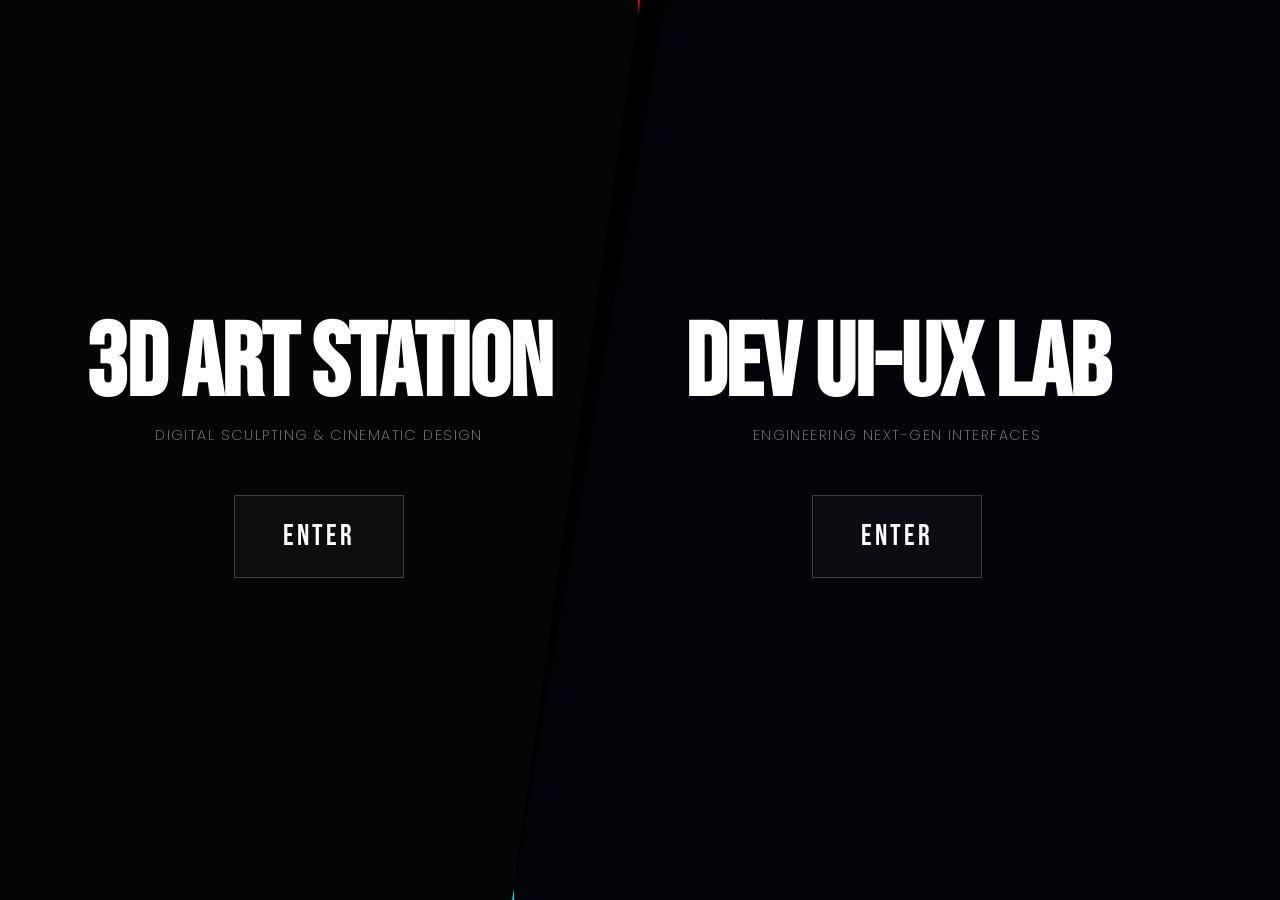
==== commit a7b73e9f: "feat(global): final cinematic refactor with dual-page architecture and immersive 3D gallery" ====
--- a/index.html
+++ b/index.html
@@ -3,310 +3,34 @@
 <head>
     <meta charset="UTF-8">
     <meta name="viewport" content="width=device-width, initial-scale=1.0">
-    <title>Eduardo | 3D Generalist Portfolio</title>
-    <link rel="stylesheet" href="css/styles.css">
+    <title>Eduardo | Creative Portal</title>
+    <link rel="stylesheet" href="css/styles.css?v=1.1">
     <link rel="preconnect" href="https://fonts.googleapis.com">
     <link rel="preconnect" href="https://fonts.gstatic.com" crossorigin>
     <link href="https://fonts.googleapis.com/css2?family=Bebas+Neue&family=Oswald:wght@200..700&display=swap" rel="stylesheet">
 </head>
-<body>
+<body class="portal-body">
     <div id="entry-portal" class="portal-overlay">
-        <div class="portal-side art-side" data-mode="art">
+        <a href="art-portfolio.html" class="portal-link art-side">
             <div class="portal-content">
                 <h2 class="portal-h2">3D ART STATION</h2>
-                <p class="portal-p">Immersive Characters & Environments</p>
-                <div class="portal-btn">ENTER ART</div>
+                <p class="portal-p">Digital Sculpting & Cinematic Design</p>
+                <div class="portal-btn">Enter</div>
             </div>
-        </div>
-        <div class="portal-side dev-side" data-mode="dev">
+        </a>
+        <a href="dev-portfolio.html" class="portal-link dev-side">
             <div class="portal-content">
                 <h2 class="portal-h2">DEV UI-UX LAB</h2>
-                <p class="portal-p">Next-Gen Interface Design</p>
-                <div class="portal-btn">ENTER LAB</div>
+                <p class="portal-p">Engineering Next-Gen Interfaces</p>
+                <div class="portal-btn">Enter</div>
             </div>
-        </div>
+        </a>
     </div>
-    
-    <nav class="navbar">
-        <ul>
-            <li><a href="#home">Home</a></li>
-            <li><a href="#about">About</a></li>
-            <li><a href="#skills">Skills</a></li>
-            <li><a href="#projects">Projects</a></li>
-            <li><a href="#Contact">Contact</a></li>
-            
-            
-        </ul>
-    </nav>
-
-    <section id="home" class="hero-section">
-    <video autoplay muted loop playsinline id="hero-video" class="hero-video">
-        <source src="Media/Videos/Sequence.mp4" type="video/mp4">
-    </video>
-
-    <div class="hero-content">
-        <h1 class="hero-h1">HELLO <br> I'M EDUARDO</h1>
-        <p class="hero-p">I'm a Technical Artist specialized in character development, environment creation, and interactive experiences...</p>
-    </div>
-</section>
-
-    <section id="projects" class="projects-section">
-        <!-- Galería de Proyectos Visuales -->
-
-        <div class="filter-bar">
-            <button class="filter-btn active" data-filter="all">All</button>
-            <button class="filter-btn" data-filter="modeling">Modeling & Characters</button>
-            <button class="filter-btn" data-filter="vfx">VFX</button>
-        </div>
-         
-        <div class="projects-container">
-            <div class="project-card" data-category="modeling">
-                <div class="card-img-container">
-                    <img src="Media/Images/DarkKnight.png" alt="Dark Souls">
-                </div>
-                <video class="hover-video" src="Media/Videos/DarkKnightTurntable_1.webm" muted loop playsinline preload="metadata"></video>
-            </div>
-            <div class="project-card" data-category="modeling">
-                <div class="card-img-container">
-                    <img src="Media/Images/Mandalorian.jpg" alt="Mandalorian">
-                </div>
-                <video class="hover-video" src="Media/Videos/MandalorianTurntable_1.webm" muted loop playsinline preload="metadata"></video>
-            </div>
-            <div class="project-card" data-category="modeling">
-                <div class="card-img-container">
-                    <img src="Media/Images/SkullKid.jpg" alt="Zelda">
-                </div>
-                <video class="hover-video" src="Media/Videos/MajoraMaskTurntable_1.webm" muted loop playsinline preload="metadata"></video>
-            </div>
-            <div class="project-card" data-category="modeling">
-                <div class="card-img-container">
-                    <img src="Media/Images/GirlNetRunner.jpg" alt="Cyberpunk">
-                </div>
-                <video class="hover-video" src="Media/Videos/CoryTurntable_1.webm" muted loop playsinline preload="metadata"></video>
-            </div>
-            <div class="project-card" data-category="modeling">
-                <div class="card-img-container">
-                    <img src="Media/Images/DekuKid.jpg" alt="DekuKid">
-                </div>
-                <video class="hover-video" src="Media/Videos/DekuKidTurntable_1.webm" muted loop playsinline></video>
-            </div>
-            <div class="project-card" data-category="modeling">
-                <div class="card-img-container">
-                    <img src="Media/Images/AnnaYamada.png" alt="Anna Yamada">
-                </div>
-                <video class="hover-video" src="Media/Videos/AnnaYamada_1.webm" muted loop playsinline preload="metadata"></video>
-            </div>
-            <div class="project-card" data-category="modeling">
-                <div class="card-img-container">
-                    <img src="Media/Images/Venom.png" alt="Venom">
-                </div>
-                <video class="hover-video" src="Media/Videos/Venom.webm" muted loop playsinline preload="metadata"></video>
-            </div>
-            <div class="project-card" data-category="modeling">
-                <div class="card-img-container">
-                    <img src="Media/Images/Spawn.png" alt="Spawn">
-                </div>
-                <video class="hover-video" src="Media/Videos/Spawn.mov" muted loop playsinline preload="metadata"></video>
-            </div>
-            <div class="project-card" data-category="modeling">
-                <div class="card-img-container">
-                    <img src="Media/Images/ClothSimulation.webp" alt="Cloth Simulation">
-                </div>
-                <video class="hover-video" src="Media/Videos/ClothSimulation.mov" muted loop playsinline preload="metadata"></video>
-            </div>
-            
-            <!-- New VFX Projects -->
-            <div class="project-card" data-category="vfx">
-                <div class="card-img-container">
-                    <video src="Media/Videos/Vfx1.mp4" muted loop playsinline autoplay style="width: 100%; height: 100%; object-fit: cover;"></video>
-                </div>
-            </div>
-            <div class="project-card" data-category="vfx">
-                <div class="card-img-container">
-                    <video src="Media/Videos/Vfx2.mp4" muted loop playsinline autoplay style="width: 100%; height: 100%; object-fit: cover;"></video>
-                </div>
-            </div>
-            <div class="project-card" data-category="vfx">
-                <div class="card-img-container">
-                    <video src="Media/Videos/vfx3.mp4" muted loop playsinline autoplay style="width: 100%; height: 100%; object-fit: cover;"></video>
-                </div>
-            </div>
-            <div class="project-card" data-category="vfx">
-                <div class="card-img-container">
-                    <video src="Media/Videos/vfx4.mp4" muted loop playsinline autoplay style="width: 100%; height: 100%; object-fit: cover;"></video>
-                </div>
-            </div>
-            <div class="project-card" data-category="vfx">
-                <div class="card-img-container">
-                    <video src="Media/Videos/vfx5.mp4" muted loop playsinline autoplay style="width: 100%; height: 100%; object-fit: cover;"></video>
-                </div>
-            </div>
-        </div>
-    </section>
-
-    <section id="dev-lab" class="dev-section">
-        <h2 class="section-title">Dev Lab / UI-UX</h2>
-        <div class="bento-grid">
-            <!-- Featured: Game Studio Portfolio -->
-            <div class="bento-item large">
-                <video class="bento-video" src="Media/Videos/PortfolioDev_1.mp4" muted loop playsinline autoplay></video>
-                <div class="featured-badge">Featured Project</div>
-                <h3>Game Studio Portfolio</h3>
-                <p>Personal Portfolio Website</p>
-                <div class="bento-tags">
-                    <span>React + Vite</span>
-                    <span>UI/UX Design</span>
-                    <span>GSAP</span>
-                </div>
-            </div>
-
-            <!-- XR/VR Experiences -->
-            <div class="bento-item wide">
-                <video class="bento-video" src="Media/Videos/DevVRUnrealEngineBluePrints.mp4" muted loop playsinline autoplay></video>
-                <h3>XR-VR Experiences</h3>
-                <p>Advanced Virtual Reality Development</p>
-                <div class="bento-tags">
-                    <span>Unreal Engine</span>
-                    <span>C++</span>
-                    <span>Blueprints</span>
-                </div>
-            </div>
-
-            <!-- Mobile: Credit Card Management -->
-            <div class="bento-item tall">
-                <video class="bento-video" src="Media/Videos/DevMobile.mp4" muted loop playsinline autoplay></video>
-                <div class="featured-badge">Mobile Project</div>
-                <h3>Credit Card Management App</h3>
-                <p>Flutter Mobile Application</p>
-                <div class="bento-tags">
-                    <span>Flutter</span>
-                    <span>Dart</span>
-                    <span>UI/UX</span>
-                </div>
-            </div>
-        </div>
-    </section>
-
-    <section id="about" class="about-section">
-        <div class="about-container">
-            <div class="about-text">
-                <h2 class="about-h2">About me</h2> 
-                <br>
-                <h3>My name is Jesús Eduardo Palomo Delgado.</h3>
-                <p>I’m Eduardo, a passionate and self-taught 3D artist with over 8 years of experience in modeling, texturing, and environment creation for games and interactive media. Since I was 16, I’ve been honing my skills in various areas of 3D art, including UV/UDIM mapping, stylized and PBR texturing, and real-time integration using Unreal Engine and Unity.I’ve contributed to several independent projects and worked professionally I’m proficient with tools like Blender, Substance Painter, Marmoset Toolbag, and familiar with programming languages such as C# to improve workflows.</p>
-                 <br>
-                <p> I’m always eager to learn and grow, currently expanding my knowledge in programming and automation to complement my artistic skills. I’m looking to connect with other professionals and creative teams to collaborate on exciting projects in the videogame and XR/VR industries.</p>
-            </div>
-            <div class="about-image">
-                <img src="Media/Images/FotografiaPerfil.jpg" alt="Eduardo Profile" class="profile-circle">
-            </div>
-        </div>
-    </section>
-
-    <section id="skills" class="SkillsSection">
-        <div class="skills-software-container">
-            <h2 class="section-title">My Toolkit & Skills</h2>
-            
-            <div class="software-showcase">
-                <div class="art-stack-wrapper">
-                    <h3 class="subsection-title">3D Art Stack</h3>
-                    <div class="software-grid">
-                        <div class="software-item" title="Blender"><img src="Media/icons/3Dicons/Blender_logo_no_text.svg.png" alt="Blender"><span>Blender</span></div>
-                        <div class="software-item" title="Substance 3D"><img src="Media/icons/3Dicons/adobe-substance-3d-painter-icon.webp" alt="Substance 3D"><span>Substance 3D</span></div>
-                        <div class="software-item" title="Unreal Engine"><img src="Media/icons/3Dicons/unreal-engine-white-icon.webp" alt="Unreal Engine"><span>Unreal Engine</span></div>
-                        <div class="software-item" title="Unity"><img src="Media/icons/3Dicons/why-unitys-new-install-fees-are-spurring-massive-backlash-am_x5cc.768.webp" alt="Unity"><span>Unity</span></div>
-                        <div class="software-item" title="Marmoset Toolbag"><img src="Media/icons/3Dicons/tb4_light-744x652.webp" alt="Marmoset Toolbag"><span>Marmoset</span></div>
-                        <div class="software-item" title="ZBrush"><img src="Media/icons/3Dicons/ZBrush-Logo.jpg" alt="ZBrush"><span>ZBrush</span></div>
-                        <div class="software-item" title="3ds Max"><img src="Media/icons/3Dicons/autodesk-3ds-max-logo.avif" alt="3ds Max"><span>3ds Max</span></div>
-                        <div class="software-item" title="Maya"><img src="Media/icons/3Dicons/autodesk-maya-logo.avif" alt="Maya"><span>Maya</span></div>
-                        <div class="software-item" title="Nuke"><img src="Media/icons/3Dicons/icons8-nuke-144.png" alt="Nuke"><span>Nuke</span></div>
-                    </div>
-                </div>
-
-                <div class="dev-stack-wrapper">
-                    <h3 class="subsection-title">Dev Stack</h3>
-                    <div class="software-grid">
-                        <div class="software-item" title="React"><img src="Media/icons/DevIcons/React.png" alt="React"><span>React</span></div>
-                        <div class="software-item" title="Flutter"><img src="Media/icons/DevIcons/Flutter.png" alt="Flutter"><span>Flutter</span></div>
-                        <div class="software-item" title="Dart"><img src="Media/icons/DevIcons/Dart-logo.png" alt="Dart"><span>Dart</span></div>
-                        <div class="software-item" title="C#"><img src="Media/icons/DevIcons/Csharp.png" alt="Csharp"><span>C#</span></div>
-                        <div class="software-item" title="Figma"><img src="Media/icons/DevIcons/figma_logo_icon_147289.webp" alt="Figma"><span>Figma</span></div>
-                        <div class="software-item" title="Git"><img src="Media/icons/DevIcons/Git_icon.svg.png" alt="Git"><span>Git</span></div>
-                    </div>
-                </div>
-            </div>
-
-            <div class="skills-showcase">
-                <h3 class="subsection-title">Core Skills</h3>
-                <ul class="skills-list">
-                    <li>3D Modeling & Sculpting</li>
-                    <li>PBR & Stylized Texturing</li>
-                    <li>UV/UDIM Mapping</li>
-                    <li>Environment & Prop Art</li>
-                    <li>Real-time Rendering</li>
-                    <li>Basic C# & Python Scripting</li>
-                    <li>Workflow Optimization</li>
-                    <li>Collaboration & Communication</li>
-                    <li>Scrum workflow</li>
-                </ul>
-            </div>
-        </div>
-    </section>
-
-    <Section id="Contact" class="ContactSection">
-        <h2 class="section-title">Get in Touch</h2>
-        <form class="ContactForm" action="https://formsubmit.co/pd.eduardo@outlook.es" method="POST">
-            <!-- Honeypot para evitar SPAM -->
-            <input type="text" name="_honey" style="display:none">
-            <!-- Desactivar Captcha (opcional para mejor UX) -->
-            <input type="hidden" name="_captcha" value="false">
-            
-            <div class="form-group">
-                <label class="ContactLabel" for="fname">First name</label>
-                <input class="ContactInput" type="text" id="fname" name="First Name" placeholder="Your name" required>
-            </div>
-            <div class="form-group">
-                <label class="ContactLabel" for="lname">Last name</label>
-                <input class="ContactInput" type="text" id="lname" name="Last Name" placeholder="Your last name" required>
-            </div>
-            <div class="form-group">
-                <label class="ContactLabel" for="Email">Email</label>
-                <input class="ContactInput" type="email" id="Email" name="Email" placeholder="your@email.com" required>
-            </div>
-            <div class="form-group">
-                <label class="ContactLabel" for="Message">Message</label>
-                <textarea class="ContactTextArea" id="Message" name="Message" rows="4" placeholder="Tell me about your project..." required></textarea>
-            </div>
-            <button type="submit" class="ContactSubmitBtn">Send Message</button>
-        </form>
-    </Section>
-
-    <a href="javascript:void(0)" id="go-to-dev-btn" class="floating-toggle-btn" title="Toggle Dev/Art Mode">
-        <span class="icon-dev">
-            <svg xmlns="http://www.w3.org/2000/svg" viewBox="0 0 576 512"><path d="M360.8 1.2c-17-4.9-34.7 5-39.6 22l-128 448c-4.9 17 5 34.7 22 39.6s34.7-5 39.6-22l128-448c4.9-17-5-34.7-22-39.6zm64.6 136.1c-12.5 12.5-12.5 32.8 0 45.3l73.4 73.4-73.4 73.4c-12.5 12.5-12.5 32.8 0 45.3s32.8 12.5 45.3 0l96-96c12.5-12.5 12.5-32.8 0-45.3l-96-96c-12.5-12.5-32.8-12.5-45.3 0zm-274.7 0c-12.5-12.5-32.8-12.5-45.3 0l-96 96c-12.5 12.5-12.5 32.8 0 45.3l96 96c12.5 12.5 32.8 12.5 45.3 0s12.5-32.8 0-45.3L77.3 256 150.6 182.6c12.5-12.5 12.5-32.8 0-45.3z"/></svg>
-        </span>
-        <span class="icon-brush">
-            <svg xmlns="http://www.w3.org/2000/svg" viewBox="0 0 512 512"><path d="M512 256c0 .9 0 1.8 0 2.7c-.4 36.5-24.5 68.3-58.4 81.2C415 354.4 392 394 392 440c0 39.8-32.2 72-72 72c-5.8 0-11.5-.7-17-2c-2.3-.5-4.6-1.1-6.9-1.8c-10.7-3.1-22.3-1.6-32 3.9l-6.2 3.5c-20 11.4-44.1 16.4-67.4 11.6c-48.5-10-85.4-49.8-93.5-98.1c-1.2-7-1.9-14.1-1.9-21.2c0-12 1.4-23.7 4.1-35c.8-3.4 1.3-7 1.3-10.5c0-14.7-10-27.7-24.3-31.4C30 361.6 0 312.4 0 256C0 114.6 114.6 0 256 0S512 114.6 512 256zM136 216a40 40 0 1 0 0-80 40 40 0 1 0 0 80zm48 120a40 40 0 1 0 -80 0 40 40 0 1 0 80 0zM312 176a40 40 0 1 0 0-80 40 40 0 1 0 0 80zM376 296a40 40 0 1 0 -80 0 40 40 0 1 0 80 0z"/></svg>
-        </span>
-    </a>
-
-    <script src="js/Script.js"></script>
-
     <footer class="footer">
         <div class="social-links">
-            <a href="https://www.artstation.com/eduardo_palomo" target="_blank" rel="noopener noreferrer" title="ArtStation">
-            <svg xmlns="http://www.w3.org/2000/svg" viewBox="0 0 512 512"><!--!Font Awesome Free v7.2.0 by @fontawesome - https://fontawesome.com License - https://fontawesome.com/license/free Copyright 2026 Fonticons, Inc.--><path d="M2.1 377.4l43 74.3c4.3 8.5 10.8 15.7 18.9 20.7s17.4 7.6 27 7.6l285.4 0-59.2-102.6-315.1 0zM501.9 350L335.7 59.3c-4.4-8.2-10.9-15.1-18.9-20S299.7 32 290.4 32l-88.4 0 257.3 447.6 40.7-70.5c1.9-3.2 21-29.7 2-59.1zM275.2 304.5l-115.5-200-115.5 200 231 0z"/></svg>            </a>
-            <a href="https://www.instagram.com/t0rtill4p/" target="_blank" rel="noopener noreferrer" title="Instagram">
-            <svg xmlns="http://www.w3.org/2000/svg" viewBox="0 0 448 512"><!--!Font Awesome Free v7.2.0 by @fontawesome - https://fontawesome.com License - https://fontawesome.com/license/free Copyright 2026 Fonticons, Inc.--><path d="M224.3 141a115 115 0 1 0 -.6 230 115 115 0 1 0 .6-230zm-.6 40.4a74.6 74.6 0 1 1 .6 149.2 74.6 74.6 0 1 1 -.6-149.2zm93.4-45.1a26.8 26.8 0 1 1 53.6 0 26.8 26.8 0 1 1 -53.6 0zm129.7 27.2c-1.7-35.9-9.9-67.7-36.2-93.9-26.2-26.2-58-34.4-93.9-36.2-37-2.1-147.9-2.1-184.9 0-35.8 1.7-67.6 9.9-93.9 36.1s-34.4 58-36.2 93.9c-2.1 37-2.1 147.9 0 184.9 1.7 35.9 9.9 67.7 36.2 93.9s58 34.4 93.9 36.2c37 2.1 147.9 2.1 184.9 0 35.9-1.7 67.7-9.9 93.9-36.2 26.2-26.2 34.4-58 36.2-93.9 2.1-37 2.1-147.8 0-184.8zM399 388c-7.8 19.6-22.9 34.7-42.6 42.6-29.5 11.7-99.5 9-132.1 9s-102.7 2.6-132.1-9c-19.6-7.8-34.7-22.9-42.6-42.6-11.7-29.5-9-99.5-9-132.1s-2.6-102.7 9-132.1c7.8-19.6 22.9-34.7 42.6-42.6 29.5-11.7 99.5-9 132.1-9s102.7-2.6 132.1 9c19.6 7.8 34.7 22.9 42.6 42.6 11.7 29.5 9 99.5 9 132.1s2.7 102.7-9 132.1z"/></svg>            </a>
-            <a href="https://x.com/Tortilla_PL" target="_blank" rel="noopener noreferrer" title="X (Twitter)">
-                <svg xmlns="http://www.w3.org/2000/svg" viewBox="0 0 512 512"><!--!Font Awesome Free 6.5.2 by @fontawesome - https://fontawesome.com License - https://fontawesome.com/license/free Copyright 2024 Fonticons, Inc.--><path d="M389.2 48h70.6L305.6 224.2 487 464H345L233.7 318.6 106.5 464H35.8L200.7 275.5 26.8 48H172.4L272.9 180.9 389.2 48zM364.4 421.8h39.1L151.1 88h-42L364.4 421.8z"/></svg>
-            </a>
-            <a href="https://www.linkedin.com/in/eduardo-palomo-59aa6a200" target="_blank" rel="noopener noreferrer" title="LinkedIn">
-                <svg xmlns="http://www.w3.org/2000/svg" viewBox="0 0 448 512"><!--!Font Awesome Free 6.5.2 by @fontawesome - https://fontawesome.com License - https://fontawesome.com/license/free Copyright 2024 Fonticons, Inc.--><path d="M416 32H31.9C14.3 32 0 46.5 0 64.3v383.4C0 465.5 14.3 480 31.9 480H416c17.6 0 32-14.5 32-32.3V64.3c0-17.8-14.4-32.3-32-32.3zM135.4 416H69V202.2h66.5V416zm-33.2-243c-21.3 0-38.5-17.3-38.5-38.5S80.9 96 102.2 96c21.2 0 38.5 17.3 38.5 38.5 0 21.3-17.2 38.5-38.5 38.5zm282.1 243h-66.4V312c0-24.8-.5-56.7-34.5-56.7-34.6 0-39.9 27-39.9 54.9V416h-66.4V202.2h63.7v29.2h.9c8.9-16.8 30.6-34.5 62.9-34.5 67.2 0 79.7 44.3 79.7 101.9V416z"/></svg>
-            </a>
+            <a href="https://www.linkedin.com/in/eduardo-palomo-59aa6a200" target="_blank" rel="noopener noreferrer"><svg xmlns="http://www.w3.org/2000/svg" viewBox="0 0 448 512"><path d="M416 32H31.9C14.3 32 0 46.5 0 64.3v383.4C0 465.5 14.3 480 31.9 480H416c17.6 0 32-14.5 32-32.3V64.3c0-17.8-14.4-32.3-32-32.3zM135.4 416H69V202.2h66.5V416zm-33.2-243c-21.3 0-38.5-17.3-38.5-38.5S80.9 96 102.2 96c21.2 0 38.5 17.3 38.5 38.5 0 21.3-17.2 38.5-38.5 38.5zm282.1 243h-66.4V312c0-24.8-.5-56.7-34.5-56.7-34.6 0-39.9 27-39.9 54.9V416h-66.4V202.2h63.7v29.2h.9c8.9-16.8 30.6-34.5 62.9-34.5 67.2 0 79.7 44.3 79.7 101.9V416z"/></svg></a>
         </div>
-        <p>&copy; 2026 Eduardo Palomo Delgado. All rights reserved.</p>
+        <p>&copy; 2026 Eduardo Palomo Delgado. Creative Portal.</p>
     </footer>
-    <header></header>
 </body>
 </html>
--- a/css/styles.css
+++ b/css/styles.css
@@ -1,1051 +1,595 @@
-@import url('https://fonts.googleapis.com/css2?family=Poppins:wght@300;400;600&display=swap');
+@import url('https://fonts.googleapis.com/css2?family=Poppins:wght@200;300;400;600&display=swap');
 @import url('https://fonts.googleapis.com/css2?family=Bebas+Neue&family=Oswald:wght@200..700&display=swap');
 
-/*paleta de colores */
+/* High-End Cinematic Palette */
 :root {
-    --bg-color: #020202;
-    --accent-red: #6d0f0f;
-    --accent-red-bright: #8e1b1b;
-    --accent-dev: #0f4a6d;
-    --accent-dev-bright: #1b5e8e;
+    --bg-color: #050505;
+    --accent-red: #ff0000;
+    --accent-red-muted: #6d0f0f;
+    --accent-red-bright: #ff3c3c;
+    --accent-dev: #00e5ff;
+    --accent-dev-muted: #073b4c;
     --text-primary: #ffffff;
-    --text-secondary: #cccccc;
-    --glass-bg: rgba(2, 2, 2, 0.7);
-    --glass-border: rgba(255, 255, 255, 0.1);
-    --rim-light: radial-gradient(circle, rgba(109, 15, 15, 0.4) 0%, rgba(2, 2, 2, 0) 70%);
-    --design-gradient-color: rgba(109, 15, 15, 0.5);
-    --bg-ColorFloatingBtn: #6d0f0f;
-    --bg-ColorNabvarhover: #8e1b1b;
-    --bg-FormContact: #0a0a0a;
-}
-
-/* Dev Mode Theme Override */
+    --text-secondary: #888888;
+    --glass-bg: rgba(10, 10, 10, 0.8);
+    --glass-border: rgba(255, 255, 255, 0.05);
+    
+    /* Fluid Design System */
+    --fs-base: clamp(1rem, 0.9rem + 0.3vw, 1.1rem);
+    --fs-h1: clamp(4rem, 2rem + 10vw, 12rem);
+    --fs-h2: clamp(2.5rem, 2rem + 4vw, 6rem);
+    --fs-h3: clamp(1.2rem, 1rem + 1vw, 2rem);
+    
+    --side-padding: clamp(2rem, 8vw, 12%);
+    --side-padding-mobile: 1.2rem;
+    --card-radius: 12px;
+}
+
 body.dev-mode {
+    --bg-color: #02040a;
     --accent-red: var(--accent-dev);
-    --accent-red-bright: var(--accent-dev-bright);
-    --bg-ColorFloatingBtn: var(--accent-dev);
-    --bg-ColorNabvarhover: var(--accent-dev-bright);
-    --design-gradient-color: rgba(15, 74, 109, 0.5);
-    --rim-light: radial-gradient(circle, rgba(15, 74, 109, 0.4) 0%, rgba(2, 2, 2, 0) 70%);
-}
-
-/*Animacion de deslizamiento */
-html {
-    scroll-behavior: smooth;
-}
-
-* {
-    box-sizing: border-box;
-    margin: 0;
-    padding: 0;
-}
+    --accent-red-bright: #7df9ff;
+    --design-gradient: radial-gradient(circle at top right, rgba(0, 229, 255, 0.1), transparent 60%);
+}
+
+/* Global Reset & Cinematic Base */
+html { scroll-behavior: smooth; }
+* { box-sizing: border-box; margin: 0; padding: 0; }
 
 body {
     background-color: var(--bg-color);
     color: var(--text-primary);
-    font-family: 'Oswald', sans-serif;
+    font-family: 'Poppins', sans-serif;
     overflow-x: hidden;
-    line-height: 1.6;
-}
-
-h1, h2, .hero-h1 {
+    line-height: 1.5;
+    font-size: var(--fs-base);
+}
+
+/* Background Texture (Cinematic Noise) */
+body::after {
+    content: '';
+    position: fixed; top: 0; left: 0; width: 100%; height: 100%;
+    background-image: url('https://grainy-gradients.vercel.app/noise.svg');
+    opacity: 0.03; pointer-events: none; z-index: 9999;
+}
+
+/* Global Typography Overhaul */
+h1, .hero-h1, h2, .section-title, .portal-h2, .about-text h2, .subsection-title {
     font-family: 'Bebas Neue', sans-serif;
-    letter-spacing: 2px;
-}
-
-/* BarradeNavegacion */
-.navbar {
-    position: fixed;
-    top: 20px;
-    left: 50%;
-    transform: translateX(-50%);
+    text-transform: uppercase;
+    line-height: 0.85;
+    letter-spacing: -0.01em;
+}
+
+h2.section-title {
+    font-size: var(--fs-h2);
+    margin-bottom: 5rem;
+    position: relative;
+    display: inline-block;
+}
+
+h2.section-title::after {
+    content: '';
+    position: absolute; bottom: -15px; left: 0;
+    width: 80px; height: 5px;
+    background: var(--accent-red);
+}
+
+/* Dev Mode Specific Corrections */
+body.dev-mode .section-title::after {
+    background: var(--accent-dev);
+}
+
+body.dev-mode .project-card:hover {
+    box-shadow: 0 20px 50px rgba(0, 0, 0, 0.8), 0 0 40px rgba(0, 229, 255, 0.2);
+}
+
+/* Bento Grid (Dev Mode Restored Aesthetic) */
+.dev-section { padding: 100px var(--side-padding); }
+.bento-grid {
+    display: grid;
+    grid-template-columns: repeat(4, 1fr);
+    grid-auto-rows: var(--bento-min-height);
+    gap: 1.5rem;
+    max-width: 1400px;
+    margin: 0 auto;
+}
+
+.bento-item {
     background: var(--glass-bg);
     backdrop-filter: blur(20px);
     border: 1px solid var(--glass-border);
-    border-radius: 50px;
-    padding: 10px 40px;
-    display: flex;
-    align-items: center;    
-    width: auto;
-    max-width: 90%;
-    transition: all 0.4s cubic-bezier(0.4, 0, 0.2, 1);
-    z-index: 2000;  
-}
-
-.navbar.scrolled {
-    padding: 8px 30px;
-    top: 10px;
-    background: rgba(2, 2, 2, 0.9);
-}
-
-.navbar ul {
-    display: flex;
-    list-style: none;
-    gap: 40px;
-    -webkit-user-drag: none;
-    transition: gap 0.4s ease;
-}
-
-.navbar.scrolled ul {
-    gap: 30px;
-}
-
-.navbar a {
-    color: var(--text-secondary);
-    text-decoration: none;
-    font-size: 1rem;
-    font-weight: 300;
-    text-transform: uppercase;
-    letter-spacing: 1px;
-    transition: 0.3s;
-    -webkit-user-drag: none;
-    font-family: 'Oswald', sans-serif;
-}
-
-.navbar a:hover { color: var(--text-primary); }
-
-/* Sección Hero */
-.hero-section {
-    position: relative;
-    overflow: hidden;
-    height: 100vh;
-    background: linear-gradient(#00000080, var(--design-gradient-color)), url('../Media/Images/RenderPT.png');
-    background-size: cover;
-    background-position: center;
-    display: flex;
-    align-items: center;
-    padding: 0 10%;
-    -webkit-user-drag: none;
-    
-}
-.hero-video {
-    position: absolute;
-    top: 50%;
-    left: 50%;
-    min-width: 100%; 
-    min-height: 100%;
-    width: auto;
-    height: auto;
-    transform: translate(-50%, -50%); /*Centrado */
-    object-fit: cover;
-    z-index: 0; /* Capa Trasera */
-    opacity: 0; /*tInicia estando invisible */
-    transition: opacity 2s ease; /* Transición suave */
-}
-
-.video-visible {
-    opacity: 1; 
-}
-
-.hero-content {
-    position: relative; /* Para que z-index funcione */
-    z-index: 1;      /* para que este sobre el video */
-}
-
-
-.hero-h1 {
-   font-family: "Bebas Neue", sans-serif;
-    font-weight: 400;
-    font-style: normal;
-}
-
-
-
-
-.hero-content h1 {
-    font-size: 6rem;
-    font-weight: bold;
-    line-height: 1;
-    -webkit-user-drag: none;
-}
-
-.hero-p {
-    font-family: oswald, sans-serif;
-    font-size: 1.5rem;
-}
-
-.hero-content span { color: white; }
-
-/*Seccion Proyectos */
-.projects-section {
-    padding: 100px 5%;
-    background: var(--bg-color);
-    overflow-x: hidden;
-
-/*Para evitar la selección de texto y arrastrar imágenes */
-    user-select: none;
-    -webkit-user-drag: none;
-}
-
-/* Filter Bar Styles */
-.filter-bar {
-    display: flex;
-    justify-content: center;
-    gap: 15px;
-    margin-bottom: 40px;
-    flex-wrap: wrap;
-}
-
-.filter-btn {
-    padding: 10px 25px;
-    background: var(--glass-bg);
-    backdrop-filter: blur(10px);
-    border: 1px solid var(--glass-border);
-    color: var(--text-secondary);
-    border-radius: 50px;
-    cursor: pointer;
-    font-family: 'Oswald', sans-serif;
-    text-transform: uppercase;
-    letter-spacing: 1px;
-    transition: all 0.3s ease;
-}
-
-.filter-btn:hover {
-    background: rgba(255, 255, 255, 0.1);
-    color: var(--text-primary);
-    transform: translateY(-2px);
-}
-
-.filter-btn.active {
-    background: var(--accent-red);
-    color: white;
-    border-color: var(--accent-red-bright);
-    box-shadow: 0 0 20px rgba(109, 15, 15, 0.4);
-}
-
-.projects-container {
-    display: grid;
-    grid-template-columns: repeat(auto-fill, minmax(350px, 1fr));
-    gap: 30px;
-    overflow-x: visible;
-    padding: 40px 0;
-    white-space: normal;
-    -webkit-user-drag: none;
-}
-
-.projects-container::-webkit-scrollbar {
-    display: none; /* Ocultamos la barra de scroll en Chrome/Safari */
-}
-
-.project-card {
-    position: relative;
-    width: 100%;
-    height: 500px;
-    background: #0a0a0a;
-    border-radius: 15px;
-    overflow: visible;
-    transition: transform 0.5s ease, box-shadow 0.5s ease, opacity 0.5s ease;
-    z-index: 1;
-}
-
-.project-card.hidden {
-    display: none;
-    opacity: 0;
-    transform: scale(0.8);
-}
-
-.project-card:hover {
-    z-index: 50;
-    transform: scale(1.03);
-    box-shadow: 0 15px 40px rgba(0, 0, 0, 0.6), 0 0 30px rgba(109, 15, 15, 0.3);
-}
-
-.card-img-container {
-    width: 100%;
-    height: 100%;
-    border-radius: 15px;
-    overflow: hidden;
-    position: relative;
-    background: #0a0a0a;
-}
-
-.project-card::before {
-    content: '';
-    position: absolute;
-    top: 0;
-    left: 0;
-    width: 100%;
-    height: 100%;
-    background: var(--rim-light);
-    opacity: 0;
-    transition: opacity 0.5s ease;
-    z-index: 5;
-    pointer-events: none;
-}
-
-.project-card:hover::before {
-    opacity: 1;
-}
-
-.project-card .hover-video {
-    position: absolute;
-    top: 50%;
-    left: 50%;
-    transform: translate(-50%, -50%);
-    height: 120%; /* ajustado para que el personaje resalte */
-    width: auto;
-    pointer-events: none;
-    opacity: 0;
-    transition: opacity 0.5s ease;
-    z-index: 10;
-}
-
-.project-card:hover .hover-video {
-    opacity: 1;
-}
-
-.project-card img {
-    width: 100%;
-    height: 100%;
-    object-fit: cover;
-    display: block;
-    -webkit-user-drag: none;
-    transition: opacity 0.5s ease, transform 0.8s ease;
-}
-
-.project-card:hover img {
-    opacity: 0.3;
-    transform: scale(1.1);
-}
-
-/* Dev Lab / Bento Grid Styles */
-.dev-section {
-    display: none; /* Hidden by default */
-    padding: 100px 5%;
-    background: var(--bg-color);
-}
-
-.bento-grid {
-    display: grid;
-    grid-template-columns: repeat(4, 1fr);
-    grid-auto-rows: 250px;
-    gap: 20px;
-    max-width: 1200px;
-    margin: 0 auto;
-}
-
-.bento-item {
-    background: var(--glass-bg);
-    backdrop-filter: blur(10px);
-    border: 1px solid var(--glass-border);
     border-radius: 20px;
-    padding: 30px;
+    padding: 2.5rem;
     display: flex;
     flex-direction: column;
     justify-content: flex-end;
-    transition: transform 0.3s ease, box-shadow 0.3s ease, border-color 0.3s ease;
     position: relative;
     overflow: hidden;
+    transition: all 0.5s cubic-bezier(0.4, 0, 0.2, 1);
 }
 
 .bento-item:hover {
-    transform: translateY(-5px);
-    border-color: var(--accent-red);
-    box-shadow: 0 10px 30px rgba(0, 0, 0, 0.5), 0 0 20px var(--accent-red);
-}
-
-.bento-item.large {
-    grid-column: span 2;
-    grid-row: span 2;
-}
-
-.bento-item.wide {
-    grid-column: span 2;
-}
-
-.bento-item.tall {
-    grid-row: span 2;
-}
+    transform: translateY(-8px);
+    border-color: var(--accent-dev);
+    box-shadow: 0 20px 40px rgba(0, 0, 0, 0.6), 0 0 30px rgba(0, 229, 255, 0.1);
+}
+
+.bento-item.large { grid-column: span 2; grid-row: span 2; }
+.bento-item.wide { grid-column: span 2; }
+.bento-item.tall { grid-row: span 2; }
 
 .bento-item h3 {
     font-family: 'Bebas Neue', sans-serif;
-    font-size: 2.2rem;
+    font-size: 2rem;
     margin-bottom: 5px;
     z-index: 2;
-    color: var(--text-primary);
+    color: white;
 }
 
 .bento-item p {
-    font-size: 1rem;
+    font-size: 0.95rem;
     color: var(--text-secondary);
     z-index: 2;
+    font-weight: 300;
 }
 
 .bento-video {
     position: absolute;
-    top: 0;
-    left: 0;
-    width: 100%;
-    height: 100%;
+    top: 0; left: 0;
+    width: 100%; height: 100%;
     object-fit: cover;
     z-index: 1;
-    opacity: 0.5;
-    transition: opacity 0.5s ease, transform 0.5s ease;
-}
-
-.bento-item:hover .bento-video {
-    opacity: 1;
+    opacity: 0.3;
+    transition: opacity 0.5s ease, transform 0.8s ease;
+}
+
+.bento-item:hover .bento-video { 
+    opacity: 0.8;
     transform: scale(1.05);
 }
 
-.bento-tags {
-    display: flex;
-    gap: 8px;
-    margin-top: 10px;
-    z-index: 2;
-}
-
+.bento-tags { display: flex; gap: 10px; margin-top: 15px; z-index: 2; flex-wrap: wrap; }
 .bento-tags span {
     font-size: 0.7rem;
-    background: rgba(15, 74, 109, 0.4);
-    border: 1px solid var(--accent-dev);
-    padding: 2px 8px;
-    border-radius: 4px;
-    color: var(--text-primary);
+    background: rgba(0, 229, 255, 0.08);
+    border: 1px solid rgba(0, 229, 255, 0.2);
+    padding: 4px 12px;
+    border-radius: 50px;
     text-transform: uppercase;
-    letter-spacing: 1px;
+    color: var(--accent-dev-bright);
+    letter-spacing: 0.05em;
 }
 
 .featured-badge {
     position: absolute;
-    top: 20px;
-    right: 20px;
+    top: 25px; right: 25px;
     background: var(--accent-dev);
     color: white;
-    font-size: 0.7rem;
-    padding: 4px 12px;
-    border-radius: 20px;
+    font-size: 0.65rem;
+    font-family: 'Bebas Neue', sans-serif;
+    padding: 5px 15px;
+    border-radius: 50px;
     text-transform: uppercase;
-    letter-spacing: 1px;
-    font-weight: bold;
     z-index: 3;
-    box-shadow: 0 0 15px rgba(15, 74, 109, 0.5);
-}
-
-.bento-item .placeholder {
-    position: absolute;
-    top: 20px;
-    right: 20px;
-    font-size: 0.75rem;
-    text-transform: uppercase;
-    letter-spacing: 1.5px;
-    opacity: 0.4;
-    font-weight: 600;
-}
-
-/* Responsive Bento */
+    letter-spacing: 0.1em;
+}
+
+/* Navigation - Ultra Minimal */
+.navbar {
+    position: fixed; top: 0; left: 0; width: 100%;
+    padding: 30px var(--side-padding);
+    display: flex; justify-content: flex-end;
+    z-index: 2000;
+    transition: all 0.5s ease;
+}
+
+.navbar.scrolled {
+    padding: 15px var(--side-padding);
+    background: rgba(0, 0, 0, 0.9);
+    backdrop-filter: blur(20px);
+    border-bottom: 1px solid var(--glass-border);
+}
+
+.navbar ul { display: flex; list-style: none; gap: 3rem; }
+.navbar a {
+    color: var(--text-secondary); text-decoration: none;
+    font-size: 0.75rem; font-weight: 400; text-transform: uppercase;
+    letter-spacing: 0.2em; transition: 0.4s cubic-bezier(0.4, 0, 0.2, 1);
+}
+.navbar a:hover { color: var(--text-primary); transform: translateY(-2px); }
+
+/* Hero - Cinematic Impact */
+.hero-section {
+    position: relative; height: 100svh; width: 100%;
+    display: flex; align-items: center; padding: 0 var(--side-padding);
+    overflow: hidden;
+}
+
+.hero-video {
+    position: absolute; inset: 0; width: 100%; height: 100%;
+    object-fit: cover; z-index: -1;
+    filter: brightness(0.4) saturate(1.2);
+}
+
+.hero-content { max-width: 1000px; position: relative; }
+.hero-h1 { font-size: var(--fs-h1); margin-left: -5px; }
+.hero-p {
+    font-size: clamp(1rem, 0.8rem + 0.5vw, 1.3rem);
+    color: var(--text-secondary); margin-top: 2rem;
+    max-width: 500px; font-weight: 200;
+    border-left: 2px solid var(--accent-red); padding-left: 2rem;
+}
+
+/* Projects - Dynamic Masonry Exhibition */
+.projects-section { padding: 150px var(--side-padding); }
+
+.filter-bar {
+    display: flex; gap: 2rem; margin-bottom: 6rem;
+}
+
+.filter-btn {
+    background: none; border: none; color: var(--text-secondary);
+    font-family: 'Bebas Neue', sans-serif; font-size: 1.5rem;
+    letter-spacing: 0.1em; cursor: pointer; transition: 0.4s;
+    position: relative; padding-bottom: 5px;
+}
+
+.filter-btn::after {
+    content: ''; position: absolute; bottom: 0; left: 0;
+    width: 0; height: 2px; background: var(--accent-red);
+    transition: 0.4s;
+}
+
+.filter-btn:hover, .filter-btn.active { color: var(--text-primary); }
+.filter-btn.active::after { width: 100%; }
+
+.projects-container {
+    columns: 3; column-gap: 2.5rem; width: 100%;
+}
+
+.project-card {
+    break-inside: avoid; margin-bottom: 2.5rem;
+    background: #111; border-radius: var(--card-radius);
+    overflow: visible; /* Cinematic foreground pop allowed */
+    position: relative;
+    transition: transform 0.6s cubic-bezier(0.2, 1, 0.3, 1), box-shadow 0.6s ease;
+}
+
+.project-card:hover {
+    z-index: 1000 !important; /* Jump to absolute foreground */
+    transform: translateY(-10px);
+    box-shadow: 0 30px 60px rgba(0, 0, 0, 0.9), 0 0 40px rgba(255, 0, 0, 0.3);
+}
+
+.card-img-container {
+    width: 100%; height: 100%; border-radius: var(--card-radius);
+    overflow: hidden; position: relative;
+    box-shadow: 0 10px 30px rgba(0,0,0,0.5);
+    background: #000;
+}
+
+.project-card img {
+    width: 100%; height: 100%; object-fit: cover;
+    display: block; transition: 0.8s cubic-bezier(0.2, 1, 0.3, 1);
+}
+
+.project-card:hover img { opacity: 0.2; filter: blur(10px); }
+
+.hover-video {
+    position: absolute; top: 50%; left: 50%;
+    transform: translate(-50%, -50%) scale(1.1);
+    width: 120% !important; height: auto !important;
+    opacity: 0; pointer-events: none;
+    transition: all 0.6s cubic-bezier(0.2, 1, 0.3, 1);
+    z-index: 5000;
+    object-fit: cover;
+}
+
+.project-card:hover .hover-video {
+    opacity: 1;
+    transform: translate(-50%, -50%) scale(1.25);
+}
+
+/* Specific Fix for Cyberpunk (Refined Contained Size) */
+.project-card.card-no-pop:hover .hover-video {
+    width: 100% !important;
+    transform: translate(-50%, -50%) scale(0.9) !important;
+}
+
+/* About - Editorial Layout */
+.about-section { padding: 150px var(--side-padding); background: #080808; }
+.about-container {
+    display: grid; grid-template-columns: 1.2fr 1fr; gap: 6rem; align-items: center;
+}
+
+.about-text h3 { margin-bottom: 2rem; color: var(--accent-red); letter-spacing: 0.1em; }
+.about-text p { font-weight: 200; margin-bottom: 1.5rem; color: #ccc; }
+
+.profile-circle {
+    width: 100%; aspect-ratio: 1; border-radius: 20px;
+    object-fit: cover; filter: grayscale(1) contrast(1.1);
+    transition: 1s ease; border: 1px solid var(--glass-border);
+}
+
+.profile-circle:hover { filter: grayscale(0) contrast(1); }
+
+/* Toolkit & Skills - Clean Typography Tags */
+.SkillsSection { padding: 150px var(--side-padding); }
+.software-grid {
+    display: grid; grid-template-columns: repeat(auto-fill, minmax(120px, 1fr));
+    gap: 3rem; margin: 4rem 0;
+}
+
+.software-item {
+    display: flex; flex-direction: column; align-items: center; gap: 1rem;
+    transition: 0.4s;
+}
+
+.software-item img {
+    width: 50px; height: 50px; object-fit: contain;
+    filter: grayscale(1) brightness(0.6); transition: 0.4s;
+}
+
+.software-item span { font-size: 0.7rem; letter-spacing: 0.2em; text-transform: uppercase; color: #555; }
+.software-item:hover img { filter: grayscale(0) brightness(1); transform: translateY(-5px); }
+.software-item:hover span { color: var(--text-primary); }
+
+.skills-list {
+    display: flex; flex-wrap: wrap; gap: 1rem; justify-content: center;
+}
+
+.skills-list li {
+    list-style: none; padding: 0.8rem 2rem;
+    border: 1px solid var(--glass-border); border-radius: 100px;
+    font-size: 0.8rem; text-transform: uppercase; letter-spacing: 0.1em;
+    background: rgba(255,255,255,0.02); transition: 0.4s;
+}
+
+.skills-list li:hover { background: var(--accent-red); border-color: var(--accent-red); color: white; }
+
+/* Contact - Dramatic Form */
+.ContactSection { padding: 150px var(--side-padding); align-items: flex-start; }
+.ContactForm {
+    max-width: 800px; width: 100%; display: grid; gap: 3rem;
+    background: none; border: none; padding: 0; box-shadow: none;
+}
+
+.form-group { display: flex; flex-direction: column; gap: 1rem; }
+.ContactLabel { font-family: 'Bebas Neue', sans-serif; font-size: 1.2rem; letter-spacing: 0.1em; color: #444; }
+
+.ContactInput, .ContactTextArea {
+    background: none; border: none; border-bottom: 1px solid #333;
+    border-radius: 0; padding: 1.5rem 0; font-size: 1.2rem; color: white;
+    transition: 0.4s;
+}
+
+.ContactInput:focus, .ContactTextArea:focus {
+    outline: none; border-color: var(--accent-red); background: rgba(255,0,0,0.02);
+}
+
+.ContactSubmitBtn {
+    justify-self: flex-start; background: var(--accent-red);
+    padding: 1.5rem 4rem; font-size: 1.5rem; border-radius: 0;
+    transition: 0.4s;
+}
+
+/* --- Entry Portal - Cinematic Diagonal Masterpiece --- */
+.portal-body { height: 100vh; overflow: hidden; }
+.portal-overlay { 
+    position: fixed; inset: 0; display: flex; background: #000; 
+}
+.portal-link { 
+    width: 50%; height: 100%; text-decoration: none; color: inherit;
+    display: flex; align-items: center; justify-content: center;
+    transition: width 0.8s cubic-bezier(0.4, 0, 0.2, 1), z-index 0s;
+    position: relative; overflow: hidden;
+}
+.art-side { 
+    background: #050505; 
+    clip-path: polygon(0 0, 100% 0, 80% 100%, 0 100%);
+    z-index: 2;
+    border-right: 2px solid var(--accent-red);
+}
+.dev-side { 
+    background: #02040a; 
+    margin-left: -10%; 
+    clip-path: polygon(20% 0, 100% 0, 100% 100%, 0 100%); 
+    width: 60%;
+    z-index: 1;
+    border-left: 2px solid var(--accent-dev);
+}
+.portal-link:hover { width: 70% !important; z-index: 10; }
+
+.portal-content { 
+    text-align: center; transition: transform 0.6s cubic-bezier(0.4, 0, 0.2, 1); 
+    max-width: 80%;
+}
+.portal-link:hover .portal-content { transform: scale(1.1); }
+
+.portal-h2 { font-size: clamp(3rem, 8vw, 8rem); color: white; margin-bottom: 1rem; }
+.portal-p { 
+    font-family: 'Poppins', sans-serif; font-weight: 200; 
+    color: var(--text-secondary); margin-bottom: 3rem; 
+    letter-spacing: 0.1em; text-transform: uppercase; font-size: 0.9rem;
+}
+.portal-btn { 
+    display: inline-block; padding: 1.2rem 3rem; 
+    border: 1px solid rgba(255, 255, 255, 0.2); color: white; 
+    font-family: 'Bebas Neue', sans-serif; font-size: 1.8rem; 
+    letter-spacing: 0.1em; background: rgba(255, 255, 255, 0.03); 
+    transition: 0.4s;
+}
+.art-side:hover .portal-btn { background: var(--accent-red); border-color: var(--accent-red); box-shadow: 0 0 40px rgba(255, 0, 0, 0.3); }
+.dev-side:hover .portal-btn { background: var(--accent-dev); border-color: var(--accent-dev); box-shadow: 0 0 40px rgba(0, 229, 255, 0.3); }
+
+/* Portal Hover Glows */
+.portal-link::before {
+    content: ''; position: absolute; inset: 0;
+    background: radial-gradient(circle at center, var(--accent-color-hover) 0%, transparent 70%);
+    opacity: 0; transition: opacity 0.8s ease;
+}
+.art-side { --accent-color-hover: rgba(255, 0, 0, 0.1); }
+.dev-side { --accent-color-hover: rgba(0, 229, 255, 0.05); }
+.portal-link:hover::before { opacity: 1; }
+
+/* Responsive Overrides */
 @media (max-width: 1024px) {
-    .bento-grid {
-        grid-template-columns: repeat(2, 1fr);
-        grid-auto-rows: 220px;
-    }
-}
-
-@media (max-width: 600px) {
-    .bento-grid {
-        grid-template-columns: 1fr;
-        grid-auto-rows: 200px;
-    }
-    .bento-item.large, .bento-item.wide, .bento-item.tall {
-        grid-column: span 1;
-        grid-row: span 1;
-    }
-}
-
-/*seccion About */
-.about-section {
-    padding: 100px 10%;
+    .projects-container { columns: 2; }
+    .about-container { grid-template-columns: 1fr; gap: 4rem; }
+}
+
+@media (max-width: 768px) {
+    :root { --side-padding: var(--side-padding-mobile); }
+    .hero-h1 { font-size: 5rem; }
+    .projects-container { columns: 1; }
+    .portal-overlay { flex-direction: column; }
+    .portal-link { width: 100% !important; height: 50%; margin: 0; clip-path: none !important; }
+}
+
+/* Footer - Cinematic Minimalism */
+.footer {
+    padding: 6rem var(--side-padding);
+    text-align: center;
+    border-top: 1px solid var(--glass-border);
+    background: #000;
+}
+
+.social-links {
     display: flex;
     justify-content: center;
-    
-}
-
-.about-container {
+    gap: 2.5rem;
+    margin-bottom: 2.5rem;
+}
+
+.social-links a {
     display: flex;
     align-items: center;
-    gap: 50px;
-    max-width: 1000px;
-    padding-left: 60px;
-}
-
-
-.about-h2 {
-    font-family: "Bebas Neue", sans-serif;
-    font-weight: 400;
-    font-style: normal;
-    font-size: 3rem;
-    margin-bottom: 20px;
-}
-.about-text { 
-    
-    flex: 2; 
-
-    margin-right: 20px;
-}
-
-.about-image { 
-    
-    
-    flex: 1; 
-    margin-left: 60px;
-    margin-right: 0px;
-}
-
-.profile-circle {
-    width: 400px;
-    height: 400px;
+    justify-content: center;
+    width: 44px;
+    height: 44px;
     border-radius: 50%;
-    object-fit: cover;
-    border: 2px solid var(--glass-border);
-    box-shadow: 0 0 30px rgba(109, 15, 15, 0.2);
-    filter: grayscale(100%) contrast(1.1);
-    transition: all 0.5s ease;
-}
-
-.profile-circle:hover {
-    filter: grayscale(20%) contrast(1.1);
-    box-shadow: 0 0 50px rgba(109, 15, 15, 0.4);
-}
-
-/*Boton flotante */
+    background: rgba(255, 255, 255, 0.02);
+    border: 1px solid var(--glass-border);
+    transition: all 0.5s cubic-bezier(0.4, 0, 0.2, 1);
+}
+
+.social-links svg {
+    width: 20px !important;
+    height: 20px !important;
+    min-width: 20px !important;
+    min-height: 20px !important;
+    fill: #555;
+    display: block;
+    transition: all 0.4s ease;
+}
+
+.social-links a:hover {
+    background: var(--accent-red);
+    border-color: var(--accent-red);
+    transform: translateY(-5px);
+    box-shadow: 0 10px 30px rgba(255, 0, 0, 0.2);
+}
+
+body.dev-mode .social-links a:hover {
+    background: var(--accent-dev);
+    border-color: var(--accent-dev);
+    box-shadow: 0 10px 30px rgba(0, 229, 255, 0.2);
+}
+
+.social-links a:hover svg {
+    fill: white;
+    transform: scale(1.1);
+}
+
+.footer p {
+    font-size: 0.7rem;
+    text-transform: uppercase;
+    letter-spacing: 0.3em;
+    color: #333;
+}
+
+/* --- Portal Toggle - High-End Navigation --- */
 .floating-toggle-btn {
-    position: fixed;
-    left: 50px;
-    bottom: 30px;
-    left: 50%;
-    transform: translateX(-50%);
-    width: 60px;
-    height: 60px;
-    background: var(--bg-ColorFloatingBtn); /* Usando una versión sólida de tu color de acento */
-    color: white;
+    position: fixed; 
+    bottom: 40px; 
+    right: 40px; 
+    width: 65px; 
+    height: 65px;
+    background: rgba(10, 10, 10, 0.6);
+    backdrop-filter: blur(15px);
+    border: 1px solid rgba(255, 255, 255, 0.1);
     border-radius: 50%;
-    border: 2px solid rgba(255, 255, 255, 0.3);
     display: flex;
     align-items: center;
     justify-content: center;
     cursor: pointer;
-    box-shadow: 0 4px 20px rgba(0, 0, 0, 0.4);
-    z-index: 1001; /* Por encima de la navbar y otro contenido */
-    transition: transform 0.3s ease, background-color 0.3s ease;
-    backdrop-filter: blur(10px);
-}
-
-.floating-toggle-btn:hover {
-    transform: translateX(-50%) scale(1.1);
-    background-color: var(--bg-ColorNabvarhover);
+    z-index: 5000;
+    transition: all 0.6s cubic-bezier(0.2, 1, 0.3, 1);
+    box-shadow: 0 10px 30px rgba(0, 0, 0, 0.5);
+    text-decoration: none;
 }
 
 .floating-toggle-btn svg {
-    width: 28px;
-    height: 28px;
+    width: 26px;
+    height: 26px;
+    fill: #888;
+    transition: all 0.4s ease;
+}
+
+/* Mode Specific Interactions */
+.art-mode .floating-toggle-btn:hover {
+    background: var(--accent-red); /* Match Art Identity */
+    border-color: var(--accent-red);
+    transform: scale(1.1) rotate(15deg);
+    box-shadow: 0 0 40px rgba(255, 0, 0, 0.4);
+}
+
+.dev-mode .floating-toggle-btn:hover {
+    background: var(--accent-dev); /* Match Dev Identity */
+    border-color: var(--accent-dev);
+    transform: scale(1.1) rotate(-15deg);
+    box-shadow: 0 0 40px rgba(0, 229, 255, 0.4);
+}
+
+.floating-toggle-btn:hover svg {
     fill: white;
-}
-
-/* --- Lógica de Visibilidad de Portafolio e Iconos --- */
-
-/* Por defecto, muestra el portafolio de Arte y oculta el stack de Dev */
-.dev-section { display: none; }
-.dev-stack-wrapper { display: none; }
-.art-stack-wrapper { display: block; }
-
-.floating-toggle-btn .icon-brush { display: none; }
-.floating-toggle-btn .icon-dev { display: block; }
-
-/* Cuando el body tiene la clase .dev-mode */
-body.dev-mode .projects-section {
-    display: none;
-}
-body.dev-mode .dev-section {
-    display: block;
-}
-body.dev-mode .art-stack-wrapper {
-    display: none;
-}
-body.dev-mode .dev-stack-wrapper {
-    display: block;
-}
-body.dev-mode .floating-toggle-btn .icon-dev {
-    display: none;
-}
-body.dev-mode .floating-toggle-btn .icon-brush {
-    display: block;
-}
-
-/* --- Skills & Software Section --- */
-.section-title {
-    font-family: "Bebas Neue", sans-serif;
-    font-size: 3.5rem;
-    text-align: center;
-    margin-bottom: 50px;
-    color: #fff;
-    letter-spacing: 2px;
-    margin-top: 80px; /* Espacio para separar de la galería de arriba */
-}
-
-.skills-software-container {
-    max-width: 1200px;
-    margin: 0 auto;
-    padding: 20px;
-}
-
-.software-showcase, .skills-showcase {
-    margin-bottom: 60px;
-    text-align: center;
-}
-
-.subsection-title {
-    font-family: 'Oswald', sans-serif;
-    font-size: 2rem;
-    margin-bottom: 40px;
-    color: #ddd;
-}
-
-/* Software Grid */
-.software-grid {
-    display: grid;
-    grid-template-columns: repeat(auto-fit, minmax(100px, 1fr));
-    gap: 40px 20px; /* Espacio vertical y horizontal */
-    justify-items: center;
-}
-
-.software-item {
-    position: relative;
-    display: flex;
-    flex-direction: column;
-    align-items: center;
-    gap: 15px;
-    padding: 20px;
-    background: rgba(255, 255, 255, 0.02);
-    border: 1px solid rgba(255, 255, 255, 0.05);
-    border-radius: 15px;
-    transition: all 0.4s cubic-bezier(0.4, 0, 0.2, 1);
-    cursor: pointer;
-}
-
-.software-item:hover {
-    background: rgba(255, 255, 255, 0.05);
-    transform: translateY(-10px) scale(1.05);
-    border-color: var(--accent-red);
-    box-shadow: 0 10px 30px rgba(0, 0, 0, 0.5), 0 0 20px var(--accent-red);
-}
-
-.software-item img {
-    width: 60px;
-    height: 60px;
-    object-fit: contain;
-    filter: grayscale(100%) brightness(0.7);
-    transition: all 0.4s ease;
-}
-
-.software-item:hover img {
-    filter: grayscale(0%) brightness(1) drop-shadow(0 0 10px var(--accent-red));
-}
-
-.software-item span {
-    font-family: 'Poppins', sans-serif;
-    margin-top: 12px;
-    font-size: 0.85rem;
-    font-weight: 500;
-    color: #ccc;
-    opacity: 0.6;
-    transition: all 0.3s ease;
-}
-
-.software-item:hover span {
-    opacity: 1;
+    transform: scale(1.1);
+}
+
+/* Tooltip for the Button */
+.floating-toggle-btn::after {
+    content: attr(title);
+    position: absolute;
+    right: 80px;
+    background: rgba(0, 0, 0, 0.8);
     color: white;
-}
-
-/* Skills List */
-.skills-list {
-    list-style: none;
-    padding: 0;
-    display: flex;
-    flex-wrap: wrap;
-    justify-content: center;
-    gap: 15px;
-    -webkit-user-drag: none;
-     
-}
-
-.skills-list li {
-    background: rgba(255, 255, 255, 0.05);
-    border: 1px solid rgba(255, 255, 255, 0.1);
-    padding: 10px 20px;
-    border-radius: 20px;
-    font-family: 'Poppins', sans-serif;
-    font-size: 1rem;
-    transition: background-color 0.3s ease, transform 0.2s ease;
-    cursor: default;
-    -webkit-user-drag: none;
-     
-}
-
-.skills-list li:hover {
-    background-color: #ffffff;
-    color: #121212;
-    transform: translateY(-3px);
-    box-shadow: 0 4px 15px rgba(255, 255, 255, 0.1);
-}
-
-.SkillsSection{
-
-        
-
-}
-
-.ContactSection {
-    padding: 120px 10%;
-    background: linear-gradient(to bottom, #020202, #0a0a0a);
-    display: flex;
-    flex-direction: column;
-    align-items: center;
-    position: relative;
-}
-
-.ContactSection::before {
-    content: '';
-    position: absolute;
-    top: 0; left: 50%;
-    transform: translateX(-50%);
-    width: 200px;
-    height: 1px;
-    background: linear-gradient(to right, transparent, var(--accent-red), transparent);
-}
-
-.ContactForm {
-    display: flex;
-    flex-direction: column;
-    gap: 25px;
-    max-width: 600px;
-    width: 100%;
-    margin: 40px auto 0;
-    background: var(--glass-bg);
-    backdrop-filter: blur(20px);
-    border: 1px solid var(--glass-border);
-    padding: 50px;
-    border-radius: 20px;
-    box-shadow: 0 20px 50px rgba(0, 0, 0, 0.5);
-    align-items: center;
-}
-
-.form-group {
-    width: 100%;
-    display: flex;
-    flex-direction: column;
-    gap: 8px;
-}
-
-.ContactLabel {
-    text-align: left;
-    font-size: 0.9rem;
-    font-family: 'Oswald', sans-serif;
-    text-transform: uppercase;
-    letter-spacing: 1.5px;
-    color: var(--text-secondary);
-}
-
-.ContactInput,
-.ContactTextArea {
-    width: 100%;
-    padding: 15px 20px;
-    border-radius: 8px;
-    border: 1px solid rgba(255, 255, 255, 0.1);
-    background: rgba(255, 255, 255, 0.03);
-    color: #ffffff;
-    font-family: 'Poppins', sans-serif;
-    font-size: 1rem;
-    transition: all 0.3s cubic-bezier(0.4, 0, 0.2, 1);
-}
-
-.ContactInput:focus,
-.ContactTextArea:focus {
-    outline: none;
-    background: rgba(255, 255, 255, 0.07);
-    border-color: var(--accent-red);
-    box-shadow: 0 0 20px rgba(109, 15, 15, 0.2);
-}
-
-.ContactTextArea {
-    min-height: 150px;
-    resize: none;
-}
-
-.ContactSubmitBtn {
-    background-color: var(--accent-red);
-    color: white;
-    padding: 15px 50px;
-    border: none;
-    border-radius: 50px;
-    cursor: pointer;
-    font-size: 1.4rem;
+    padding: 8px 15px;
+    border-radius: 4px;
+    font-size: 0.7rem;
     font-family: 'Bebas Neue', sans-serif;
-    letter-spacing: 2px;
-    transition: all 0.4s ease;
-    box-shadow: 0 10px 30px rgba(109, 15, 15, 0.3);
-    margin-top: 10px;
-}
-
-.ContactSubmitBtn:hover {
-    background-color: var(--accent-red-bright);
-    transform: translateY(-5px);
-    box-shadow: 0 15px 40px rgba(109, 15, 15, 0.5);
-}
-
-/* --- Footer --- */
-.footer {
-    padding: 60px 10%;
-    background-color: #000;
-    text-align: center;
-    border-top: 1px solid rgba(255, 255, 255, 0.05);
-}
-
-.social-links {
-    display: flex;
-    justify-content: center;
-    gap: 25px; /* Espacio entre iconos */
-    margin-bottom: 20px;
-}
-
-.social-links a {
-    color: #cccccc;
-    transition: color 0.3s ease, transform 0.3s ease;
-    display: inline-block; /* Para que la transformación funcione */
-}
-
-.social-links a:hover {
-    color: #ffffff;
-    transform: translateY(-5px); /* Efecto de elevación al pasar el mouse */
-}
-
-.social-links svg {
-    width: 32px; /* Tamaño base de los iconos */
-    height: 32px;
-    fill: currentColor; /* El SVG hereda el color del enlace (<a>) */
-}
-
-.footer p {
-    color: #888888;
-    font-size: 0.9rem;
-    font-family: 'Poppins', sans-serif;
-}
-
-/* --- Responsive Design (Móviles) --- */
-@media (max-width: 768px) {
-    /* Navbar */
-    .navbar {
-        width: 95%;
-        padding: 10px 20px;
-        top: 10px;
-    }
-    .navbar ul {
-        gap: 15px;
-        justify-content: center;
-        width: 100%;
-    }
-    .navbar a {
-        font-size: 0.8rem;
-        letter-spacing: 0.5px;
-    }
-
-    /* Hero Section */
-    .hero-content h1 {
-        font-size: 3.5rem;
-    }
-    .hero-p {
-        font-size: 1.2rem;
-    }
-    .hero-section {
-        padding: 0 5%;
-    }
-
-    /* About Section */
-    .about-section {
-        padding: 60px 5%;
-    }
-    .about-container {
-        flex-direction: column;
-        padding-left: 0;
-        text-align: center;
-        gap: 30px;
-    }
-    .about-text {
-        margin-right: 0;
-    }
-    .about-image {
-        margin-left: 0;
-        margin-top: 20px;
-    }
-    .profile-circle {
-        width: 250px;
-        height: 250px;
-    }
-
-    /* Skills / Software */
-    .section-title {
-        font-size: 2.5rem;
-        margin-top: 40px;
-    }
-
-    .footer {
-    padding: 40px 10%;
-    background-color: #0a0a0a; /* Un poco más claro que el fondo del body */
-    text-align: center;
-    border-top: 1px solid rgba(255, 255, 255, 0.1);
-    margin-top: 60px; /* Espacio sobre el footer */ 
-    }
-    /* Contact Section */
-    .ContactSection {
-        padding: 40px 5%;
-    }
-    .ContactForm {
-        padding: 25px;
-    }
-
-    
-
-    /* Footer */
-    .footer {
-        padding: 30px 5%;
-        margin-top: 40px;
-    }
-
-    .social-links {
-        gap: 20px;
-    }
-
-    .social-links svg {
-        width: 28px; /* Un poco más pequeños en móviles */
-        height: 28px;
-    }
-}
-
-/* --- Entry Portal Styles --- */
-.portal-overlay {
-    position: fixed;
-    top: 0;
-    left: 0;
-    width: 100vw;
-    height: 100vh;
-    z-index: 9999;
-    display: flex;
-    background: #000;
-    transition: opacity 1s ease, transform 1s ease;
-}
-
-.portal-overlay.fade-out {
+    letter-spacing: 0.1em;
+    white-space: nowrap;
     opacity: 0;
     pointer-events: none;
-    transform: scale(1.1);
-}
-
-.portal-side {
-    flex: 1;
-    display: flex;
-    align-items: center;
-    justify-content: center;
-    cursor: pointer;
-    overflow: hidden;
-    position: relative;
-    transition: all 0.6s cubic-bezier(0.4, 0, 0.2, 1);
-}
-
-.art-side {
-    background: #050505;
-    border-right: 1px solid var(--accent-red);
-}
-
-.dev-side {
-    background: #0a0a0a;
-}
-
-.portal-side:hover {
-    flex: 1.5;
-}
-
-.portal-content {
-    text-align: center;
-    z-index: 2;
-    padding: 20px;
-    transition: transform 0.4s ease;
-}
-
-.portal-side:hover .portal-content {
-    transform: scale(1.1);
-}
-
-.portal-h2 {
-    font-size: 4rem;
-    margin-bottom: 10px;
-    color: #fff;
-    text-shadow: 0 0 20px rgba(255, 255, 255, 0.1);
-}
-
-.portal-p {
-    font-size: 1.2rem;
-    color: var(--text-secondary);
-    margin-bottom: 30px;
-    font-family: 'Poppins', sans-serif;
-    letter-spacing: 2px;
-}
-
-.portal-btn {
-    display: inline-block;
-    padding: 15px 40px;
-    background: rgba(255, 255, 255, 0.05);
-    border: 1px solid rgba(255, 255, 255, 0.2);
-    backdrop-filter: blur(10px);
-    color: #fff;
-    font-family: 'Bebas Neue', sans-serif;
-    font-size: 1.5rem;
-    letter-spacing: 2px;
-    border-radius: 4px;
-    transition: all 0.3s ease;
-}
-
-.portal-side:hover .portal-btn {
-    background: var(--accent-red);
-    border-color: var(--accent-red-bright);
-    box-shadow: 0 0 30px var(--accent-red);
-}
-
-.dev-side:hover .portal-btn {
-    background: var(--accent-dev);
-    border-color: var(--accent-dev-bright);
-    box-shadow: 0 0 30px var(--accent-dev);
-}
-
-/* Background Effects for Sides */
-.portal-side::before {
-    content: '';
-    position: absolute;
-    top: 0;
-    left: 0;
-    width: 100%;
-    height: 100%;
-    background: radial-gradient(circle at center, var(--accent-red) 0%, transparent 70%);
-    opacity: 0;
-    transition: opacity 0.6s ease;
-    z-index: 1;
-}
-
-.dev-side::before {
-    background: radial-gradient(circle at center, var(--accent-dev) 0%, transparent 70%);
-}
-
-.portal-side:hover::before {
-    opacity: 0.15;
-}
-
-transition: opacity 0.6s ease;
-    z-index: 1;
-}
-
-.dev-side::before {
-    background: radial-gradient(circle at center, var(--accent-dev) 0%, transparent 70%);
-}
-
-.portal-side:hover::before {
-    opacity: 0.15;
-}
-
+    transition: 0.4s;
+    transform: translateX(10px);
+    border: 1px solid rgba(255,255,255,0.1);
+}
+
+.floating-toggle-btn:hover::after {
+    opacity: 1;
+    transform: translateX(0);
+}
+
+/* Mobile Adjustments for Toggle */
+@media (max-width: 768px) {
+    .floating-toggle-btn {
+        bottom: 25px;
+        right: 25px;
+        width: 55px;
+        height: 55px;
+    }
+    .floating-toggle-btn::after { display: none; }
+}
+
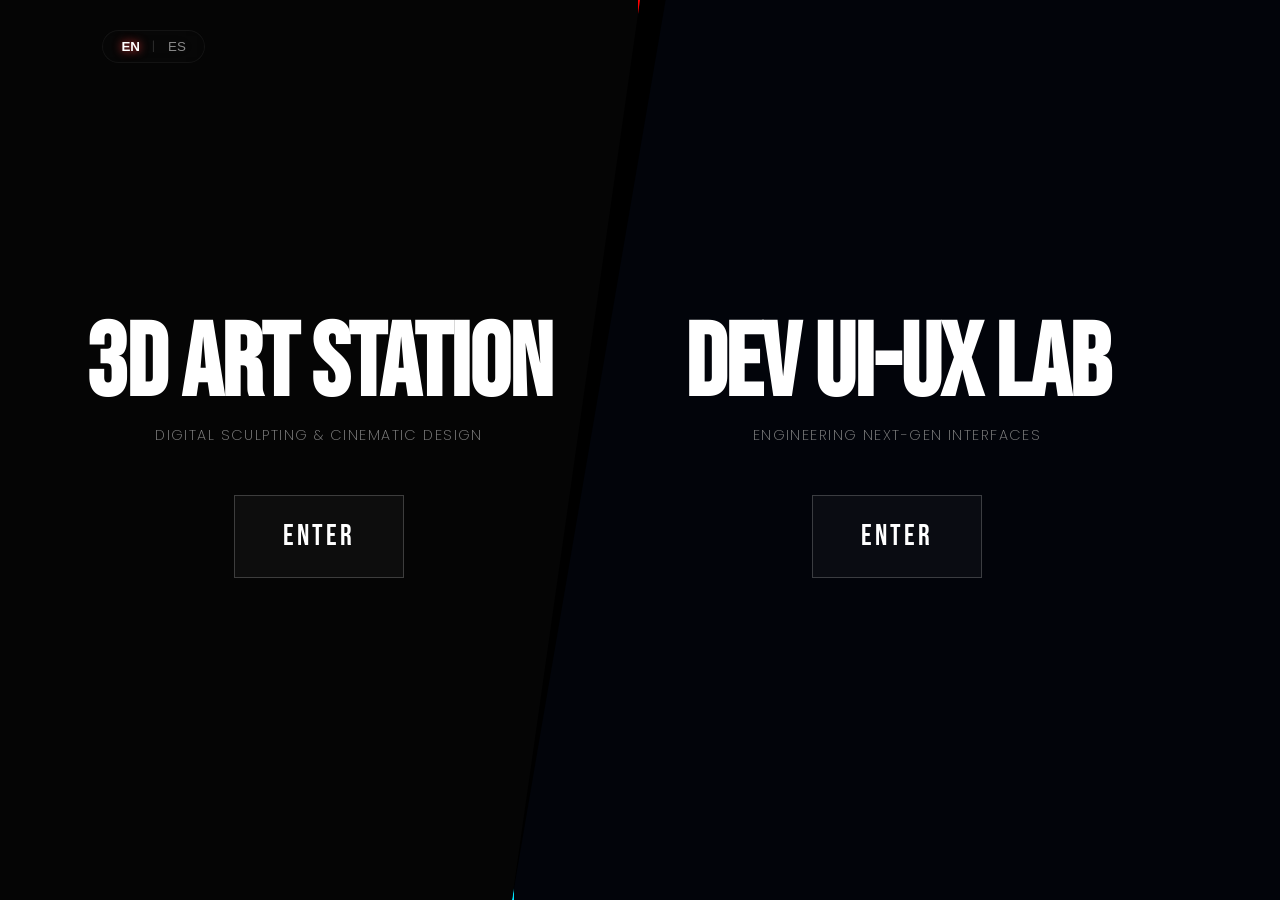
==== commit 54382b42: "feat: add bilingual language switcher (EN/ES) with persistent storage" ====
--- a/index.html
+++ b/index.html
@@ -4,33 +4,41 @@
     <meta charset="UTF-8">
     <meta name="viewport" content="width=device-width, initial-scale=1.0">
     <title>Eduardo | Creative Portal</title>
-    <link rel="stylesheet" href="css/styles.css?v=1.1">
+    <link rel="stylesheet" href="css/styles.css?v=1.2">
     <link rel="preconnect" href="https://fonts.googleapis.com">
     <link rel="preconnect" href="https://fonts.gstatic.com" crossorigin>
     <link href="https://fonts.googleapis.com/css2?family=Bebas+Neue&family=Oswald:wght@200..700&display=swap" rel="stylesheet">
 </head>
 <body class="portal-body">
+    <div class="lang-switcher">
+        <button class="lang-btn" data-lang="en">EN</button>
+        <span class="lang-divider">|</span>
+        <button class="lang-btn" data-lang="es">ES</button>
+    </div>
+
     <div id="entry-portal" class="portal-overlay">
         <a href="art-portfolio.html" class="portal-link art-side">
             <div class="portal-content">
-                <h2 class="portal-h2">3D ART STATION</h2>
-                <p class="portal-p">Digital Sculpting & Cinematic Design</p>
-                <div class="portal-btn">Enter</div>
+                <h2 class="portal-h2" data-translate="portal-art-title">3D ART STATION</h2>
+                <p class="portal-p" data-translate="portal-art-desc">Digital Sculpting & Cinematic Design</p>
+                <div class="portal-btn" data-translate="portal-enter">Enter</div>
             </div>
         </a>
         <a href="dev-portfolio.html" class="portal-link dev-side">
             <div class="portal-content">
-                <h2 class="portal-h2">DEV UI-UX LAB</h2>
-                <p class="portal-p">Engineering Next-Gen Interfaces</p>
-                <div class="portal-btn">Enter</div>
+                <h2 class="portal-h2" data-translate="portal-dev-title">DEV UI-UX LAB</h2>
+                <p class="portal-p" data-translate="portal-dev-desc">Engineering Next-Gen Interfaces</p>
+                <div class="portal-btn" data-translate="portal-enter">Enter</div>
             </div>
         </a>
     </div>
     <footer class="footer">
         <div class="social-links">
-            <a href="https://www.linkedin.com/in/eduardo-palomo-59aa6a200" target="_blank" rel="noopener noreferrer"><svg xmlns="http://www.w3.org/2000/svg" viewBox="0 0 448 512"><path d="M416 32H31.9C14.3 32 0 46.5 0 64.3v383.4C0 465.5 14.3 480 31.9 480H416c17.6 0 32-14.5 32-32.3V64.3c0-17.8-14.4-32.3-32-32.3zM135.4 416H69V202.2h66.5V416zm-33.2-243c-21.3 0-38.5-17.3-38.5-38.5S80.9 96 102.2 96c21.2 0 38.5 17.3 38.5 38.5 0 21.3-17.2 38.5-38.5 38.5zm282.1 243h-66.4V312c0-24.8-.5-56.7-34.5-56.7-34.6 0-39.9 27-39.9 54.9V416h-66.4V202.2h63.7v29.2h.9c8.9-16.8 30.6-34.5 62.9-34.5 67.2 0 79.7 44.3 79.7 101.9V416z"/></svg></a>
+            <a href="https://www.linkedin.com/in/eduardo-palomo-59aa6a200" target="_blank" rel="noopener noreferrer" title="LinkedIn"><svg xmlns="http://www.w3.org/2000/svg" viewBox="0 0 448 512"><path d="M416 32H31.9C14.3 32 0 46.5 0 64.3v383.4C0 465.5 14.3 480 31.9 480H416c17.6 0 32-14.5 32-32.3V64.3c0-17.8-14.4-32.3-32-32.3zM135.4 416H69V202.2h66.5V416zm-33.2-243c-21.3 0-38.5-17.3-38.5-38.5S80.9 96 102.2 96c21.2 0 38.5 17.3 38.5 38.5 0 21.3-17.2 38.5-38.5 38.5zm282.1 243h-66.4V312c0-24.8-.5-56.7-34.5-56.7-34.6 0-39.9 27-39.9 54.9V416h-66.4V202.2h63.7v29.2h.9c8.9-16.8 30.6-34.5 62.9-34.5 67.2 0 79.7 44.3 79.7 101.9V416z"/></svg></a>
+            <a href="https://www.artstation.com/eduardo_palomo" target="_blank" rel="noopener noreferrer" title="ArtStation"><svg xmlns="http://www.w3.org/2000/svg" viewBox="0 0 512 512"><path d="M2.1 377.4l43 74.3c4.3 8.5 10.8 15.7 18.9 20.7s17.4 7.6 27 7.6l285.4 0-59.2-102.6-315.1 0zM501.9 350L335.7 59.3c-4.4-8.2-10.9-15.1-18.9-20S299.7 32 290.4 32l-88.4 0 257.3 447.6 40.7-70.5c1.9-3.2 21-29.7 2-59.1zM275.2 304.5l-115.5-200-115.5 200 231 0z"/></svg></a>
         </div>
         <p>&copy; 2026 Eduardo Palomo Delgado. Creative Portal.</p>
     </footer>
+    <script src="js/Script.js?v=1.1"></script>
 </body>
 </html>
--- a/css/styles.css
+++ b/css/styles.css
@@ -214,6 +214,20 @@
 
 .hero-content { max-width: 1000px; position: relative; }
 .hero-h1 { font-size: var(--fs-h1); margin-left: -5px; }
+
+.hero-subtitle {
+    font-family: 'Bebas Neue', sans-serif;
+    font-size: clamp(1.5rem, 1rem + 2vw, 3rem);
+    color: var(--accent-red);
+    letter-spacing: 0.1em;
+    margin-top: 1rem;
+    text-transform: uppercase;
+}
+
+body.dev-mode .hero-subtitle {
+    color: var(--accent-dev);
+}
+
 .hero-p {
     font-size: clamp(1rem, 0.8rem + 0.5vw, 1.3rem);
     color: var(--text-secondary); margin-top: 2rem;
@@ -274,7 +288,11 @@
     display: block; transition: 0.8s cubic-bezier(0.2, 1, 0.3, 1);
 }
 
-.project-card:hover img { opacity: 0.2; filter: blur(10px); }
+.project-card:hover img,
+.project-card.video-active img { 
+    opacity: 0.2; 
+    filter: blur(10px); 
+}
 
 .hover-video {
     position: absolute; top: 50%; left: 50%;
@@ -286,13 +304,15 @@
     object-fit: cover;
 }
 
-.project-card:hover .hover-video {
+.project-card:hover .hover-video,
+.project-card.video-active .hover-video {
     opacity: 1;
     transform: translate(-50%, -50%) scale(1.25);
 }
 
 /* Specific Fix for Cyberpunk (Refined Contained Size) */
-.project-card.card-no-pop:hover .hover-video {
+.project-card.card-no-pop:hover .hover-video,
+.project-card.card-no-pop.video-active .hover-video {
     width: 100% !important;
     transform: translate(-50%, -50%) scale(0.9) !important;
 }
@@ -305,6 +325,65 @@
 
 .about-text h3 { margin-bottom: 2rem; color: var(--accent-red); letter-spacing: 0.1em; }
 .about-text p { font-weight: 200; margin-bottom: 1.5rem; color: #ccc; }
+
+.education-container {
+    margin-top: 3rem;
+}
+
+.education-title {
+    font-family: 'Bebas Neue', sans-serif;
+    font-size: 2rem;
+    letter-spacing: 0.15em;
+    color: var(--accent-red);
+    margin-bottom: 1.5rem;
+    text-transform: uppercase;
+}
+
+.edu-timeline {
+    display: flex;
+    flex-direction: column;
+    gap: 1.8rem;
+}
+
+.edu-item {
+    position: relative;
+    padding-left: 1.5rem;
+    border-left: 2px solid rgba(255, 255, 255, 0.1);
+    transition: border-color 0.4s ease;
+}
+
+.edu-item:hover {
+    border-left-color: var(--accent-red);
+}
+
+.edu-status {
+    font-size: 0.75rem;
+    font-weight: 600;
+    text-transform: uppercase;
+    letter-spacing: 0.15em;
+    color: var(--text-secondary);
+    display: block;
+    margin-bottom: 0.4rem;
+}
+
+.edu-status.in-progress {
+    color: var(--accent-red);
+}
+
+.edu-degree {
+    font-size: 1.1rem;
+    font-weight: 400;
+    color: var(--text-primary);
+    margin: 0;
+    line-height: 1.3;
+}
+
+.edu-university {
+    font-size: 0.85rem;
+    font-weight: 300;
+    color: var(--text-secondary);
+    margin-top: 0.2rem;
+}
 
 .profile-circle {
     width: 100%; aspect-ratio: 1; border-radius: 20px;
@@ -369,9 +448,55 @@
 }
 
 .ContactSubmitBtn {
-    justify-self: flex-start; background: var(--accent-red);
-    padding: 1.5rem 4rem; font-size: 1.5rem; border-radius: 0;
-    transition: 0.4s;
+    justify-self: center;
+    background: var(--accent-red);
+    color: white;
+    padding: 1.2rem 4rem;
+    font-family: 'Bebas Neue', sans-serif;
+    font-size: 1.6rem;
+    border: none;
+    border-radius: 4px;
+    cursor: pointer;
+    letter-spacing: 0.15em;
+    text-transform: uppercase;
+    transition: all 0.5s cubic-bezier(0.2, 1, 0.3, 1);
+    position: relative;
+    overflow: hidden;
+    margin-top: 2rem;
+    box-shadow: 0 10px 20px rgba(0, 0, 0, 0.4);
+}
+
+.ContactSubmitBtn::before {
+    content: '';
+    position: absolute;
+    top: 0; left: -100%;
+    width: 100%; height: 100%;
+    background: linear-gradient(
+        90deg,
+        transparent,
+        rgba(255, 255, 255, 0.2),
+        transparent
+    );
+    transition: 0.6s;
+}
+
+.ContactSubmitBtn:hover {
+    background: var(--accent-red-bright);
+    transform: translateY(-5px) scale(1.02);
+    box-shadow: 0 15px 40px rgba(255, 0, 0, 0.4);
+    letter-spacing: 0.2em;
+}
+
+body.dev-mode .ContactSubmitBtn:hover {
+    box-shadow: 0 15px 40px rgba(0, 229, 255, 0.4);
+}
+
+.ContactSubmitBtn:hover::before {
+    left: 100%;
+}
+
+.ContactSubmitBtn:active {
+    transform: translateY(-2px) scale(0.98);
 }
 
 /* --- Entry Portal - Cinematic Diagonal Masterpiece --- */
@@ -433,18 +558,92 @@
 .dev-side { --accent-color-hover: rgba(0, 229, 255, 0.05); }
 .portal-link:hover::before { opacity: 1; }
 
-/* Responsive Overrides */
-@media (max-width: 1024px) {
-    .projects-container { columns: 2; }
-    .about-container { grid-template-columns: 1fr; gap: 4rem; }
-}
-
+/* --- Ultra-Refined Responsive System (Non-Destructive) --- */
+
+/* Tablet & Smaller Desktops */
+@media (max-width: 1200px) {
+    :root { --side-padding: 6vw; }
+    .projects-container { columns: 2; column-gap: 2rem; }
+    .bento-grid { 
+        grid-template-columns: repeat(2, 1fr); 
+        grid-auto-rows: minmax(250px, auto);
+    }
+}
+
+/* Mobile & Small Tablets */
 @media (max-width: 768px) {
-    :root { --side-padding: var(--side-padding-mobile); }
-    .hero-h1 { font-size: 5rem; }
+    :root { 
+        --side-padding: var(--side-padding-mobile); 
+        --fs-h1: 4.5rem; /* Tighter headers for mobile */
+    }
+
+    /* Portal Overhaul for Mobile */
+    .portal-overlay { flex-direction: column; }
+    .portal-link { 
+        width: 100% !important; 
+        height: 50vh; 
+        margin: 0; 
+        clip-path: none !important; 
+        border: none;
+    }
+    .art-side { border-bottom: 2px solid var(--accent-red); }
+    .dev-side { border-top: 2px solid var(--accent-dev); }
+    
+    .portal-h2 { font-size: 3.5rem; }
+    .portal-p { font-size: 0.75rem; margin-bottom: 1.5rem; }
+
+    /* Navigation Mobile Polish */
+    .navbar { 
+        top: 0; bottom: auto; left: 0; transform: none;
+        width: 100%; max-width: 100%; border-radius: 0;
+        padding: 20px 0; border-top: none;
+        border-bottom: 1px solid transparent;
+        justify-content: center;
+        background: transparent;
+        backdrop-filter: none;
+        -webkit-backdrop-filter: none;
+    }
+    .navbar.scrolled {
+        padding: 12px 0;
+        background: rgba(0, 0, 0, 0.95);
+        backdrop-filter: blur(20px);
+        -webkit-backdrop-filter: blur(20px);
+        border-bottom: 1px solid var(--glass-border);
+    }
+    .navbar ul { gap: 1.5rem; }
+    .navbar a { font-size: 0.65rem; letter-spacing: 0.15em; }
+
+    /* Layout & Content Mobile Adjustments */
+    .hero-section { text-align: center; justify-content: center; }
+    .hero-p { border-left: none; border-top: 2px solid var(--accent-red); padding-left: 0; padding-top: 2rem; margin-inline: auto; }
+    body.dev-mode .hero-p { border-top-color: var(--accent-dev); }
+
+    .projects-section { padding-top: 80px; }
     .projects-container { columns: 1; }
-    .portal-overlay { flex-direction: column; }
-    .portal-link { width: 100% !important; height: 50%; margin: 0; clip-path: none !important; }
+    .project-card { margin-bottom: 1.5rem; }
+
+    .about-container { grid-template-columns: 1fr; gap: 3rem; text-align: center; }
+    .about-text { order: 2; }
+    .about-image { order: 1; max-width: 280px; margin-inline: auto; }
+
+    .software-grid { gap: 1.5rem; grid-template-columns: repeat(auto-fill, minmax(90px, 1fr)); }
+    
+    /* Bento Grid Mobile Collapse */
+    .bento-grid { grid-template-columns: 1fr; }
+    .bento-item.large, .bento-item.wide, .bento-item.tall { grid-column: span 1; grid-row: span 1; }
+    .bento-item { padding: 2rem; min-height: 300px; }
+
+    /* Contact Mobile Polish */
+    .ContactSection { padding-bottom: 120px; } /* Space for fixed nav */
+    .ContactSubmitBtn { width: 100%; text-align: center; }
+}
+
+/* Fix for Ultra-Small Devices */
+@media (max-width: 480px) {
+    :root { --fs-h1: 3.5rem; }
+    .navbar ul { gap: 1rem; }
+    .portal-h2 { font-size: 2.5rem; }
+    .floating-toggle-btn { bottom: 85px; right: 20px; width: 50px; height: 50px; } /* Elevate for nav */
 }
 
 /* Footer - Cinematic Minimalism */
@@ -582,14 +781,303 @@
     transform: translateX(0);
 }
 
-/* Mobile Adjustments for Toggle */
+.floating-toggle-btn-cv {
+    position: fixed;
+    bottom: 120px;
+    right: 40px;
+    width: 65px;
+    height: 65px;
+    background: rgba(10, 10, 10, 0.6);
+    backdrop-filter: blur(15px);
+    border: 1px solid rgba(255, 255, 255, 0.1);
+    border-radius: 50%;
+    display: flex;
+    align-items: center;
+    justify-content: center;
+    cursor: pointer;
+    z-index: 5000;
+    transition: all 0.6s cubic-bezier(0.2, 1, 0.3, 1);
+    box-shadow: 0 10px 30px rgba(0, 0, 0, 0.5);
+    text-decoration: none;
+}
+
+.floating-toggle-btn-cv svg {
+    width: 26px;
+    height: 26px;
+    fill: #888;
+    transition: all 0.4s ease;
+}
+
+.art-mode .floating-toggle-btn-cv:hover {
+    background: var(--accent-red);
+    border-color: var(--accent-red);
+    transform: scale(1.1) rotate(15deg);
+    box-shadow: 0 0 40px rgba(255, 0, 0, 0.4);
+}
+
+.dev-mode .floating-toggle-btn-cv:hover {
+    background: var(--accent-dev);
+    border-color: var(--accent-dev);
+    transform: scale(1.1) rotate(-15deg);
+    box-shadow: 0 0 40px rgba(0, 229, 255, 0.4);
+}
+
+.floating-toggle-btn-cv:hover svg {
+    fill: white;
+    transform: scale(1.1);
+}
+
+.floating-toggle-btn-cv::after {
+    content: attr(title);
+    position: absolute;
+    right: 80px;
+    background: rgba(0, 0, 0, 0.8);
+    color: white;
+    padding: 8px 15px;
+    border-radius: 4px;
+    font-size: 0.7rem;
+    font-family: 'Bebas Neue', sans-serif;
+    letter-spacing: 0.1em;
+    white-space: nowrap;
+    opacity: 0;
+    pointer-events: none;
+    transition: 0.4s;
+    transform: translateX(10px);
+    border: 1px solid rgba(255, 255, 255, 0.1);
+}
+
+.floating-toggle-btn-cv:hover::after {
+    opacity: 1;
+    transform: translateX(0);
+}
+
+/* --- Floating Demo Reel Player --- */
+.floating-reel-container {
+    position: fixed;
+    bottom: 40px;
+    left: 40px;
+    width: 320px;
+    aspect-ratio: 16/9;
+    background: rgba(10, 10, 10, 0.6);
+    backdrop-filter: blur(15px);
+    -webkit-backdrop-filter: blur(15px);
+    border: 1px solid rgba(255, 255, 255, 0.1);
+    border-radius: 12px;
+    padding: 6px;
+    z-index: 5000;
+    box-shadow: 0 10px 30px rgba(0, 0, 0, 0.5);
+    transition: transform 0.6s cubic-bezier(0.2, 1, 0.3, 1), border-color 0.4s ease, box-shadow 0.4s ease;
+    overflow: visible;
+}
+
+.floating-reel-container.collapsed {
+    transform: translateX(-372px);
+}
+
+.floating-reel-container:hover:not(.collapsed) {
+    border-color: var(--accent-red);
+    box-shadow: 0 0 30px rgba(230, 25, 25, 0.3);
+}
+
+.reel-iframe-wrapper {
+    width: 100%;
+    height: 100%;
+    overflow: hidden;
+    border-radius: 8px;
+}
+
+.floating-reel-container iframe {
+    width: 100%;
+    height: 100%;
+    border: none;
+    display: block;
+}
+
+.toggle-reel-btn {
+    position: absolute;
+    top: 50%;
+    right: -32px;
+    transform: translateY(-50%);
+    width: 32px;
+    height: 48px;
+    border-radius: 0 8px 8px 0;
+    background: rgba(10, 10, 10, 0.8);
+    backdrop-filter: blur(10px);
+    border: 1px solid rgba(255, 255, 255, 0.1);
+    border-left: none;
+    color: white;
+    display: flex;
+    align-items: center;
+    justify-content: center;
+    cursor: pointer;
+    z-index: 5001;
+    transition: all 0.3s ease;
+}
+
+.toggle-reel-btn:hover {
+    background: var(--accent-red);
+    border-color: var(--accent-red);
+}
+
+.floating-reel-container.collapsed .toggle-reel-btn svg {
+    transform: rotate(180deg);
+}
+
+/* Mobile Adjustments for Floating Components */
 @media (max-width: 768px) {
     .floating-toggle-btn {
-        bottom: 25px;
-        right: 25px;
+        bottom: 20px;
+        right: 20px;
         width: 55px;
         height: 55px;
     }
     .floating-toggle-btn::after { display: none; }
-}
-
+
+    .floating-toggle-btn-cv {
+        bottom: 90px;
+        right: 20px;
+        width: 55px;
+        height: 55px;
+    }
+    .floating-toggle-btn-cv::after { display: none; }
+
+    .floating-reel-container {
+        bottom: 20px;
+        left: 20px;
+        width: 220px;
+    }
+    .floating-reel-container.collapsed {
+        transform: translateX(-252px);
+    }
+}
+
+/* --- Cinematic Preloader --- */
+#preloader {
+    position: fixed;
+    inset: 0;
+    background: var(--bg-color);
+    z-index: 99999;
+    display: flex;
+    align-items: center;
+    justify-content: center;
+    transition: opacity 0.8s cubic-bezier(0.85, 0, 0.15, 1), visibility 0.8s;
+}
+
+#preloader.loaded {
+    opacity: 0;
+    visibility: hidden;
+    pointer-events: none;
+}
+
+.preloader-content {
+    width: 80%;
+    max-width: 400px;
+    text-align: center;
+    display: flex;
+    flex-direction: column;
+    gap: 1.5rem;
+}
+
+.preloader-title {
+    font-family: 'Bebas Neue', sans-serif;
+    font-size: 2.2rem;
+    letter-spacing: 0.2em;
+    color: var(--text-primary);
+    text-transform: uppercase;
+    animation: preloaderPulse 2s infinite ease-in-out;
+}
+
+.preloader-bar-container {
+    width: 100%;
+    height: 2px;
+    background: rgba(255, 255, 255, 0.05);
+    border-radius: 10px;
+    overflow: hidden;
+    position: relative;
+    box-shadow: inset 0 1px 3px rgba(0, 0, 0, 0.5);
+}
+
+.preloader-bar {
+    height: 100%;
+    width: 0%;
+    background: var(--accent-red);
+    box-shadow: 0 0 15px var(--accent-red-bright);
+    transition: width 0.3s cubic-bezier(0.1, 0.8, 0.25, 1);
+}
+
+.preloader-percentage {
+    font-family: 'Oswald', sans-serif;
+    font-size: 0.9rem;
+    font-weight: 300;
+    letter-spacing: 0.15em;
+    color: var(--text-secondary);
+}
+
+@keyframes preloaderPulse {
+    0%, 100% { opacity: 0.6; }
+    50% { opacity: 1; }
+}
+
+/* --- Language Switcher --- */
+.lang-switcher {
+    position: fixed;
+    top: 30px;
+    left: var(--side-padding);
+    display: flex;
+    align-items: center;
+    gap: 8px;
+    z-index: 6000;
+    background: rgba(10, 10, 10, 0.4);
+    backdrop-filter: blur(15px);
+    -webkit-backdrop-filter: blur(15px);
+    border: 1px solid var(--glass-border);
+    padding: 6px 14px;
+    border-radius: 50px;
+    font-family: 'Poppins', sans-serif;
+    font-size: 0.75rem;
+    letter-spacing: 0.1em;
+    transition: all 0.5s ease;
+}
+
+.lang-switcher.scrolled {
+    top: 15px;
+}
+
+.lang-btn {
+    background: none;
+    border: none;
+    color: var(--text-secondary);
+    cursor: pointer;
+    font-weight: 400;
+    transition: color 0.3s ease, text-shadow 0.3s ease;
+    padding: 2px 4px;
+    text-transform: uppercase;
+}
+
+.lang-btn.active {
+    color: var(--text-primary);
+    font-weight: 600;
+    text-shadow: 0 0 10px var(--accent-red-bright);
+}
+
+body.dev-mode .lang-btn.active {
+    text-shadow: 0 0 10px var(--accent-dev);
+}
+
+.lang-divider {
+    color: rgba(255, 255, 255, 0.15);
+    pointer-events: none;
+}
+
+@media (max-width: 768px) {
+    .lang-switcher {
+        top: 20px;
+        left: 20px;
+        padding: 4px 10px;
+        font-size: 0.65rem;
+    }
+    .lang-switcher.scrolled {
+        top: 12px;
+    }
+}
+
